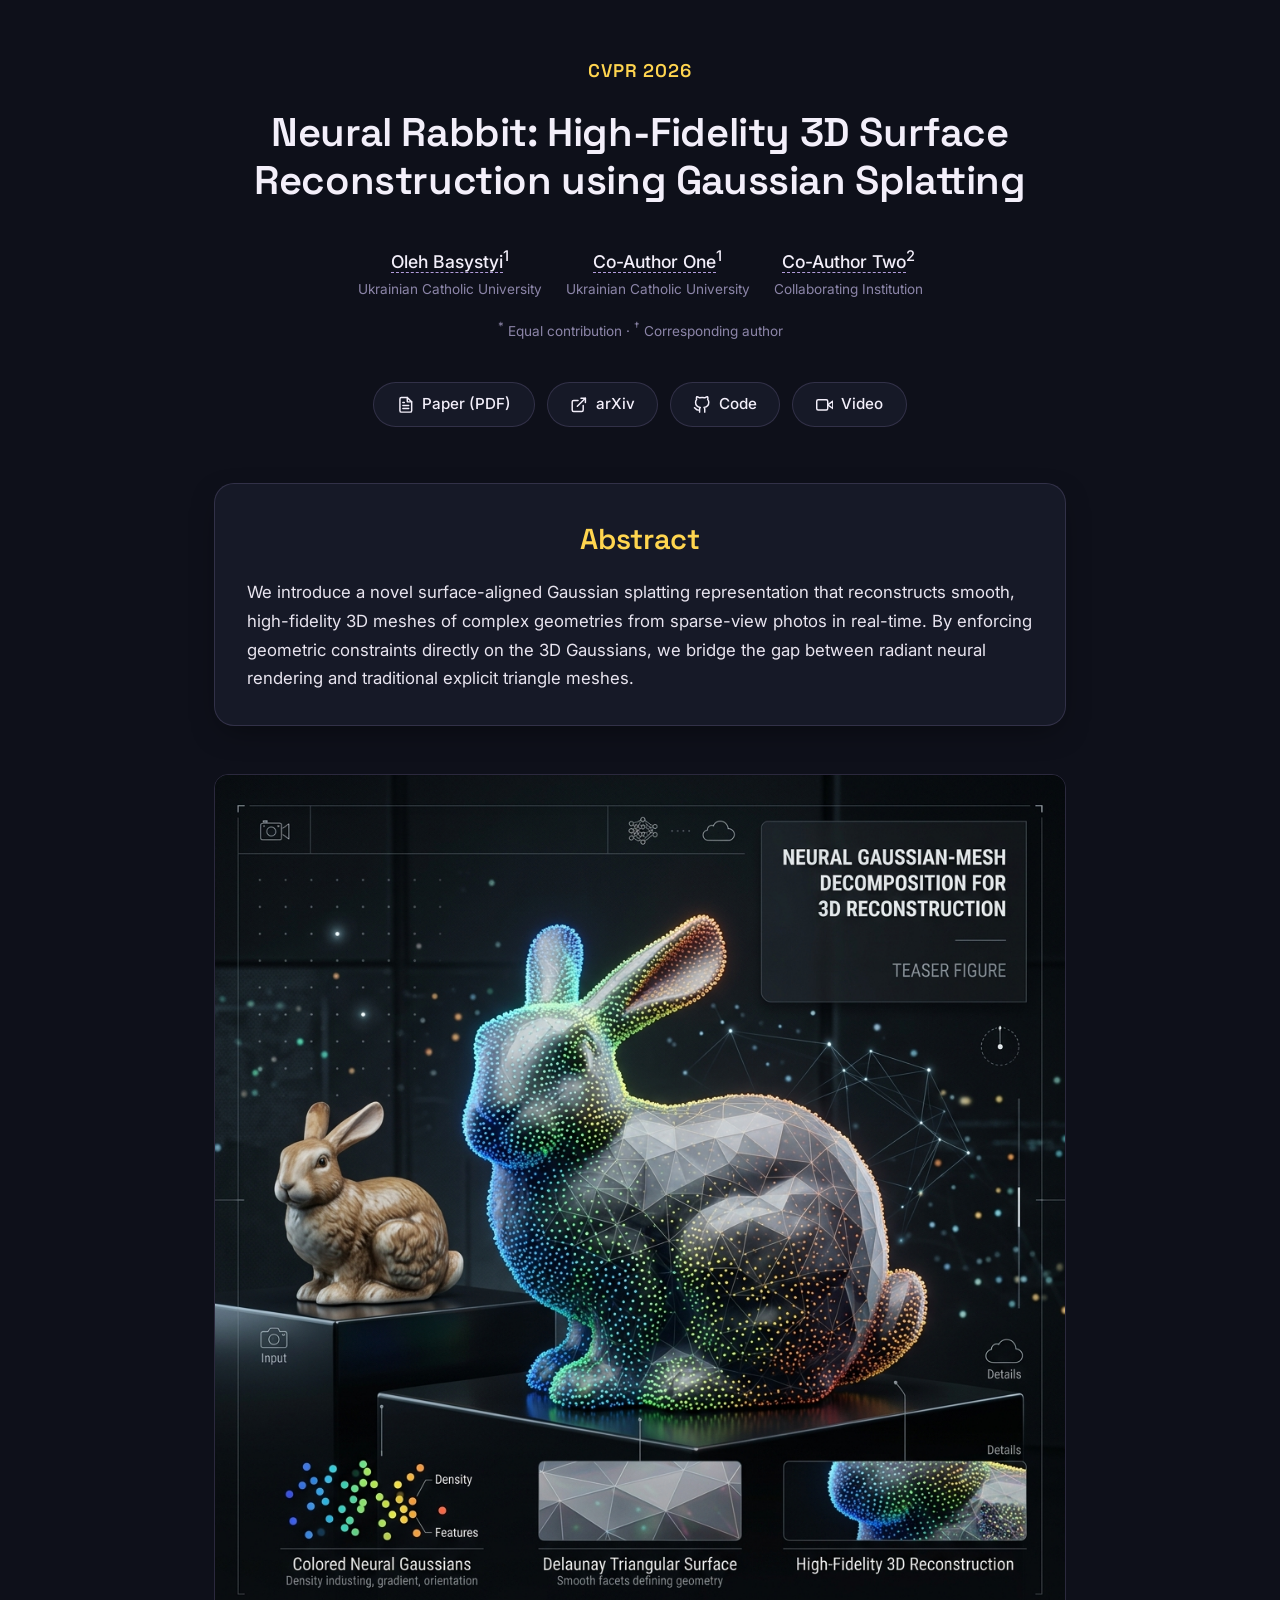
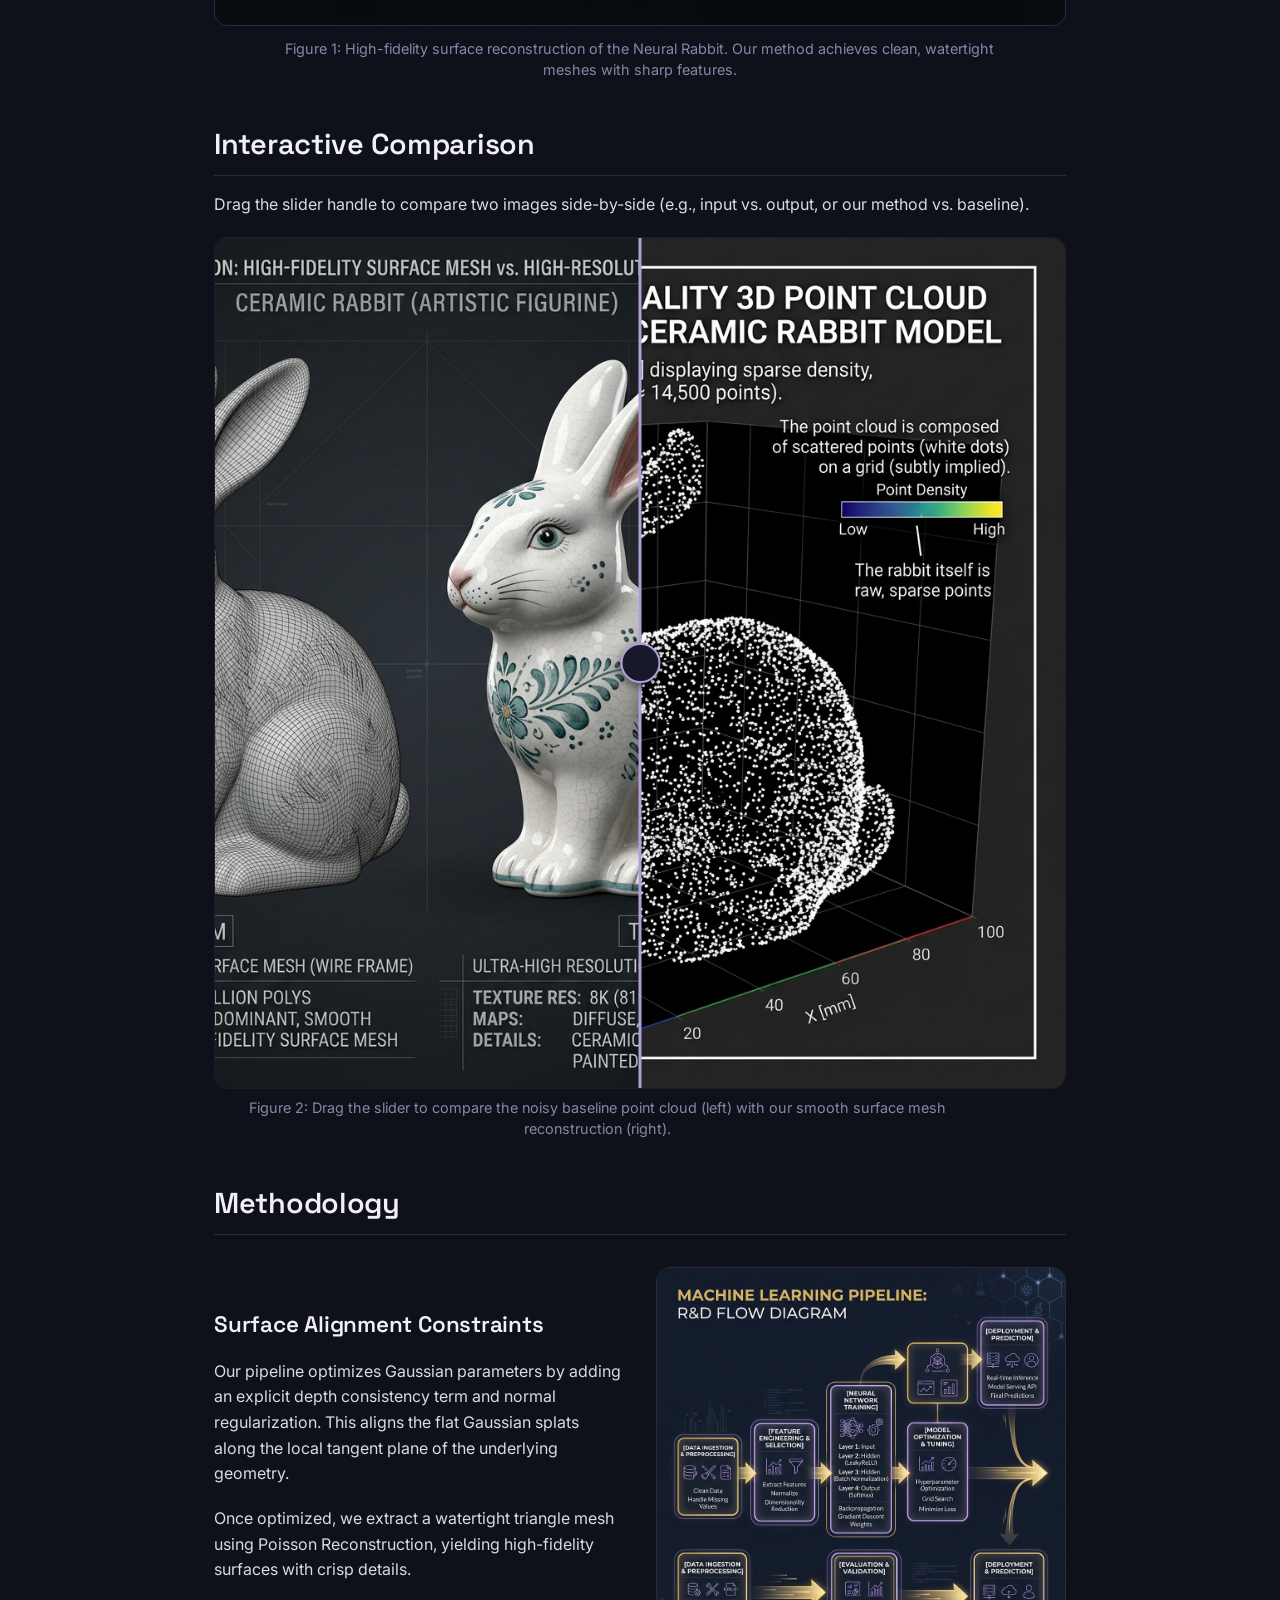
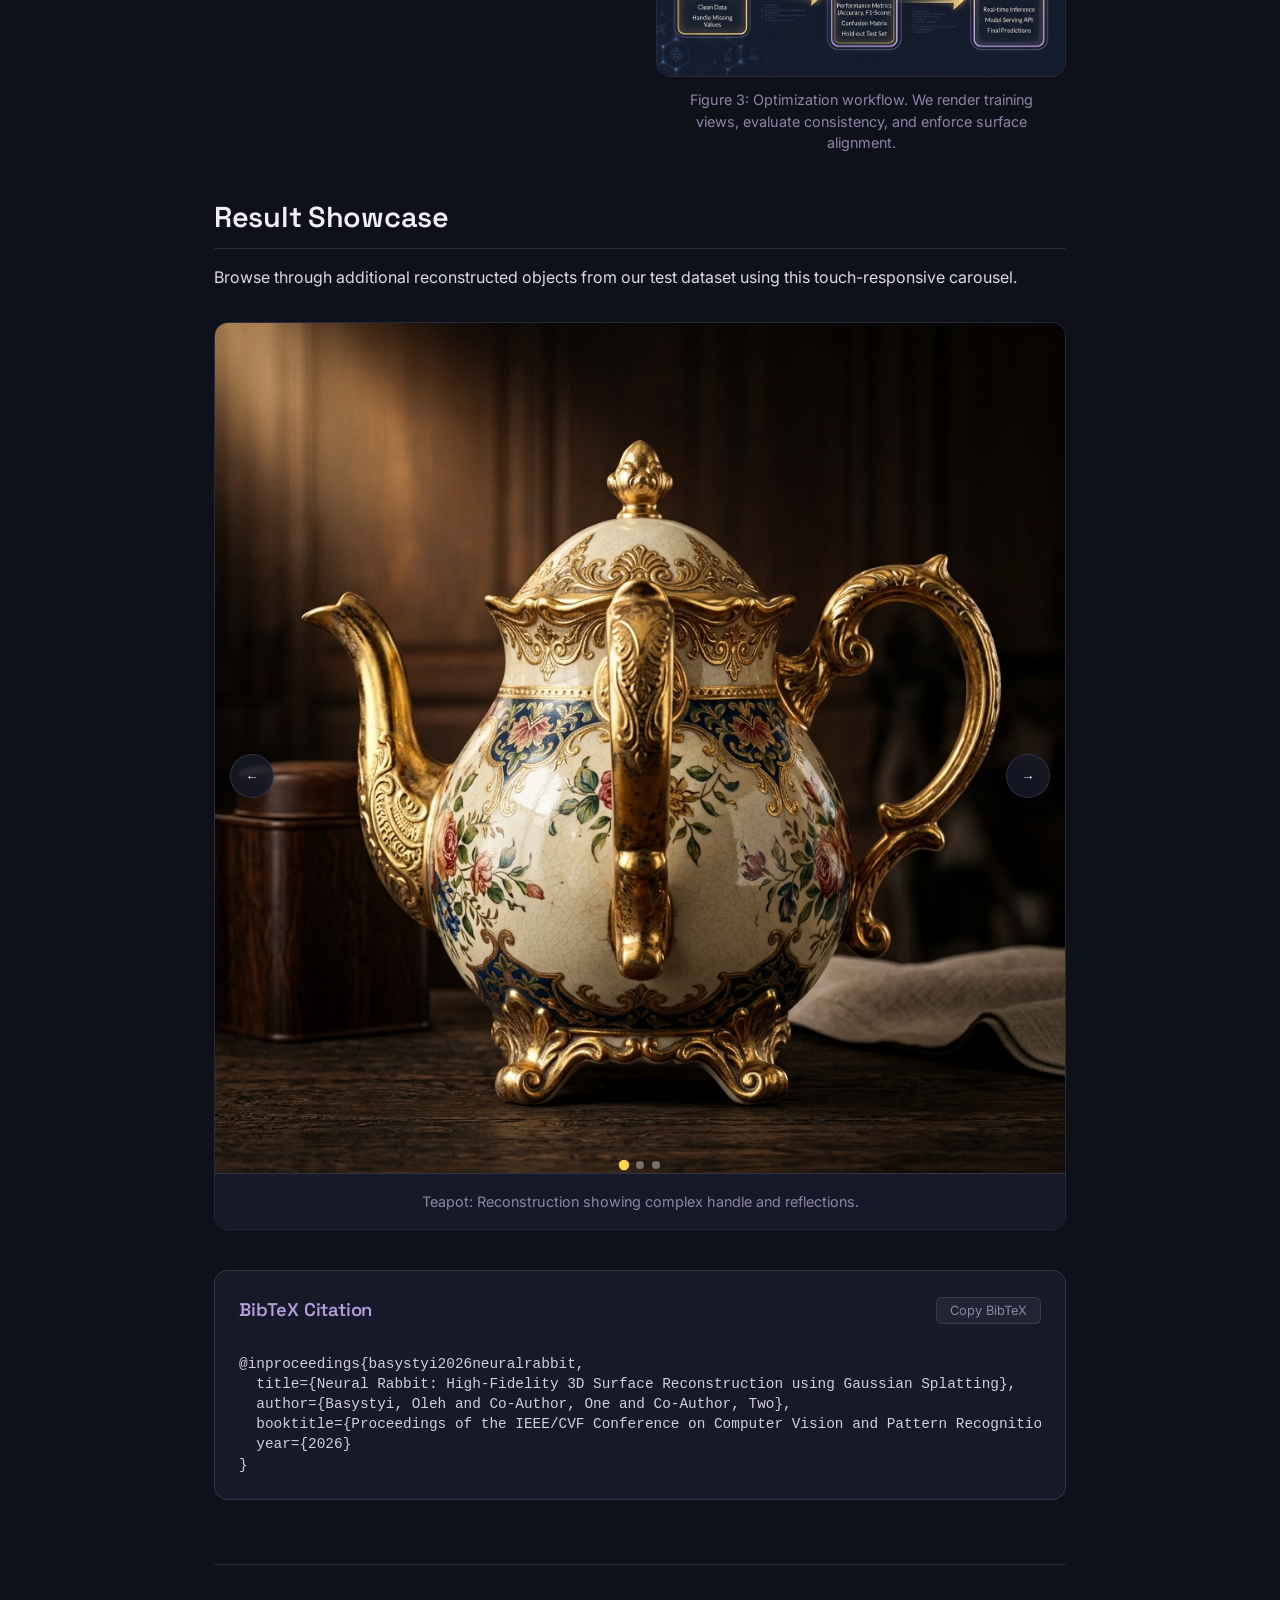
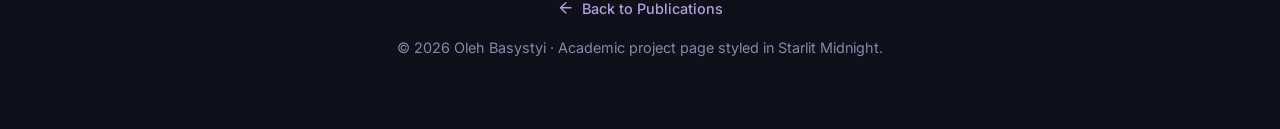
==== papers/example-paper/index.html @ ba613c76 "feat: vibecoded paper engine" ====
<!DOCTYPE html>
<html lang="en">
<head>
  <meta charset="utf-8">
  <title>Neural Rabbit &middot; Oleh Basystyi</title>
  <meta name="description" content="Neural Rabbit: High-Fidelity 3D Surface Reconstruction using Gaussian Splatting.">
  <meta name="viewport" content="width=device-width, initial-scale=1">

  <!-- Fonts (Consistent with Oleh Basystyi's personal website) -->
  <link rel="preconnect" href="https://fonts.googleapis.com">
  <link rel="preconnect" href="https://fonts.gstatic.com" crossorigin>
  <link href="https://fonts.googleapis.com/css2?family=Space+Grotesk:wght@500;600&family=Inter:wght@400;500;600&family=Comic+Neue:wght@700&display=swap" rel="stylesheet">

  <!-- Favicon -->
  <link rel="icon" type="image/svg+xml" href="../../assets/favicon.svg">
  
  <!-- Shared Style -->
  <link href="../../paper-core/paper.css" rel="stylesheet">
</head>
<body>

  <div class="paper-wrap">
    
    <!-- ==================== HEADER ==================== -->
    <header class="paper-header">
      <div class="paper-conference">CVPR 2026</div>
      <h1 class="paper-title">Neural Rabbit: High-Fidelity 3D Surface Reconstruction using Gaussian Splatting</h1>
      
      <!-- Authors Grid -->
      <div class="paper-authors">
        <div class="author-item">
          <span class="author-name"><a href="https://github.com/n1n1n1q" target="_blank" rel="noopener">Oleh Basystyi</a><sup>1</sup></span>
          <span class="author-inst">Ukrainian Catholic University</span>
        </div>
        <div class="author-item">
          <span class="author-name"><a href="#" target="_blank" rel="noopener">Co-Author One</a><sup>1</sup></span>
          <span class="author-inst">Ukrainian Catholic University</span>
        </div>
        <div class="author-item">
          <span class="author-name"><a href="#" target="_blank" rel="noopener">Co-Author Two</a><sup>2</sup></span>
          <span class="author-inst">Collaborating Institution</span>
        </div>
      </div>

      <!-- Notes / Correspondence -->
      <div class="paper-notes">
        <sup>*</sup> Equal contribution &middot; <sup>&dagger;</sup> Corresponding author
      </div>

      <!-- Action pill buttons -->
      <div class="paper-links">
        <!-- PDF Link -->
        <a href="#" class="paper-btn" target="_blank" rel="noopener">
          <svg viewBox="0 0 24 24" fill="none" stroke="currentColor" stroke-width="2" stroke-linecap="round" stroke-linejoin="round"><path d="M14 2H6a2 2 0 0 0-2 2v16a2 2 0 0 0 2 2h12a2 2 0 0 0 2-2V8z"></path><polyline points="14 2 14 8 20 8"></polyline><line x1="16" y1="13" x2="8" y2="13"></line><line x1="16" y1="17" x2="8" y2="17"></line><polyline points="10 9 9 9 8 9"></polyline></svg>
          Paper (PDF)
        </a>
        <!-- arXiv Link -->
        <a href="#" class="paper-btn" target="_blank" rel="noopener">
          <svg viewBox="0 0 24 24" fill="none" stroke="currentColor" stroke-width="2" stroke-linecap="round" stroke-linejoin="round"><path d="M18 13v6a2 2 0 0 1-2 2H5a2 2 0 0 1-2-2V8a2 2 0 0 1 2-2h6"></path><polyline points="15 3 21 3 21 9"></polyline><line x1="10" y1="14" x2="21" y2="3"></line></svg>
          arXiv
        </a>
        <!-- Code Link -->
        <a href="#" class="paper-btn" target="_blank" rel="noopener">
          <svg viewBox="0 0 24 24" fill="none" stroke="currentColor" stroke-width="2" stroke-linecap="round" stroke-linejoin="round"><path d="M9 19c-5 1.5-5-2.5-7-3m14 6v-3.87a3.37 3.37 0 0 0-.94-2.61c3.14-.35 6.44-1.54 6.44-7A5.44 5.44 0 0 0 20 4.77 5.07 5.07 0 0 0 19.91 1S18.73.65 16 2.48a13.38 13.38 0 0 0-7 0C6.27.65 5.09 1 5.09 1A5.07 5.07 0 0 0 5 4.77a5.44 5.44 0 0 0-1.5 3.78c0 5.42 3.3 6.61 6.44 7A3.37 3.37 0 0 0 9 18.13V22"></path></svg>
          Code
        </a>
        <!-- Video Link -->
        <a href="#" class="paper-btn" target="_blank" rel="noopener">
          <svg viewBox="0 0 24 24" fill="none" stroke="currentColor" stroke-width="2" stroke-linecap="round" stroke-linejoin="round"><polygon points="23 7 16 12 23 17 23 7"></polygon><rect x="1" y="5" width="15" height="14" rx="2" ry="2"></rect></svg>
          Video
        </a>
      </div>
    </header>

    <!-- ==================== ABSTRACT ==================== -->
    <section class="paper-abstract">
      <h2>Abstract</h2>
      <p>
        We introduce a novel surface-aligned Gaussian splatting representation that reconstructs smooth, high-fidelity 3D meshes of complex geometries from sparse-view photos in real-time. By enforcing geometric constraints directly on the 3D Gaussians, we bridge the gap between radiant neural rendering and traditional explicit triangle meshes.
      </p>
    </section>

    <!-- ==================== TEASER FIGURE ==================== -->
    <section class="paper-section">
      <div class="paper-figure">
        <!-- Replace placeholder.png with your actual teaser image file -->
        <img src="assets/teaser.png" alt="Teaser figure describing the main pipeline or result.">
        <div class="figure-caption">
          Figure 1: High-fidelity surface reconstruction of the Neural Rabbit. Our method achieves clean, watertight meshes with sharp features.
        </div>
      </div>
    </section>

    <!-- ==================== INTERACTIVE COMPARISON ==================== -->
    <section class="paper-section">
      <h2>Interactive Comparison</h2>
      <p>
        Drag the slider handle to compare two images side-by-side (e.g., input vs. output, or our method vs. baseline).
      </p>
      
      <!-- Just place two <img> elements inside a div with class "image-compare" -->
      <div class="image-compare">
        <!-- Before image (left side) -->
        <img src="assets/compare_before.png" alt="Before / Baseline">
        <!-- After image (right side) -->
        <img src="assets/compare_after.png" alt="After / Ours">
      </div>
      <div class="figure-caption" style="margin-top: 0.5rem;">
        Figure 2: Drag the slider to compare the noisy baseline point cloud (left) with our smooth surface mesh reconstruction (right).
      </div>
    </section>

    <!-- ==================== METHOD / RESULTS (COLUMNS) ==================== -->
    <section class="paper-section">
      <h2>Methodology</h2>
      <div class="columns">
        <div>
          <h3>Surface Alignment Constraints</h3>
          <p>
            Our pipeline optimizes Gaussian parameters by adding an explicit depth consistency term and normal regularization. This aligns the flat Gaussian splats along the local tangent plane of the underlying geometry.
          </p>
          <p>
            Once optimized, we extract a watertight triangle mesh using Poisson Reconstruction, yielding high-fidelity surfaces with crisp details.
          </p>
        </div>
        <div>
          <!-- Right column containing secondary picture or block -->
          <div class="paper-figure" style="margin: 0;">
            <img src="assets/pipeline.png" alt="Detailed pipeline diagram.">
            <div class="figure-caption">
              Figure 3: Optimization workflow. We render training views, evaluate consistency, and enforce surface alignment.
            </div>
          </div>
        </div>
      </div>
    </section>

    <!-- ==================== CAROUSEL ==================== -->
    <section class="paper-section">
      <h2>Result Showcase</h2>
      <p>
        Browse through additional reconstructed objects from our test dataset using this touch-responsive carousel.
      </p>

      <!-- Carousel container -->
      <div class="paper-carousel">
        <!-- Slide 1 -->
        <div class="carousel-slide">
          <img src="assets/carousel_1.png" alt="Slide 1">
          <div class="carousel-slide-caption">Teapot: Reconstruction showing complex handle and reflections.</div>
        </div>
        <!-- Slide 2 -->
        <div class="carousel-slide">
          <img src="assets/carousel_2.png" alt="Slide 2">
          <div class="carousel-slide-caption">Roman Column: Reconstruction showing fine marble carvings.</div>
        </div>
        <!-- Slide 3 -->
        <div class="carousel-slide">
          <img src="assets/carousel_3.png" alt="Slide 3">
          <div class="carousel-slide-caption">Robotic Hand: Reconstruction showing metallic joints.</div>
        </div>
      </div>
    </section>

    <!-- ==================== BIBTEX CITATION ==================== -->
    <section class="paper-citation">
      <h3>
        BibTeX Citation
        <button class="copy-citation-btn">Copy BibTeX</button>
      </h3>
      <pre><code>@inproceedings{basystyi2026neuralrabbit,
  title={Neural Rabbit: High-Fidelity 3D Surface Reconstruction using Gaussian Splatting},
  author={Basystyi, Oleh and Co-Author, One and Co-Author, Two},
  booktitle={Proceedings of the IEEE/CVF Conference on Computer Vision and Pattern Recognition (CVPR)},
  year={2026}
}</code></pre>
    </section>

    <!-- ==================== FOOTER ==================== -->
    <footer class="paper-footer">
      <a href="../../publications" class="back-to-site">
        <svg viewBox="0 0 24 24" fill="none" stroke="currentColor" stroke-width="2" stroke-linecap="round" stroke-linejoin="round" style="width:1.1rem; height:1.1rem;"><line x1="19" y1="12" x2="5" y2="12"></line><polyline points="12 19 5 12 12 5"></polyline></svg>
        Back to Publications
      </a>
      <div>
        &copy; 2026 Oleh Basystyi &middot; Academic project page styled in Starlit Midnight.
      </div>
    </footer>

  </div>

  <!-- Shared JavaScript Logic -->
  <script src="../../paper-core/paper.js"></script>
</body>
</html>
---- paper-core/paper.css ----
/* =========================================================
   paper.css — Shared styles for academic paper project pages
   ========================================================= */

:root {
  /* Colors from Oleh Basystyi's personal page */
  --bg: #0e101a;
  --surface: #161927;
  --border: rgba(179, 157, 219, 0.18);
  --border-strong: rgba(179, 157, 219, 0.42);
  --text: #f3effa;
  --text-dim: #8c85a8;
  --accent: #b39ddb;
  --accent-rgb: 179, 157, 219;
  --accent-2: #ffd54f;
  --accent-2-rgb: 255, 213, 79;
  --accent-contrast: #0e101a;
  --radius-lg: 20px;
  --radius-md: 14px;
  --ease: cubic-bezier(.2, .8, .2, 1);
  --max-width: 900px;
}

* {
  box-sizing: border-box;
}

html {
  scroll-behavior: smooth;
}

body {
  margin: 0;
  padding: 0;
  background: var(--bg);
  color: var(--text);
  font-family: 'Inter', system-ui, -apple-system, sans-serif;
  font-weight: 400;
  line-height: 1.6;
  -webkit-font-smoothing: antialiased;
}

/* Links */
a {
  color: var(--accent);
  text-decoration: none;
  transition: color 0.2s var(--ease);
}
a:hover {
  color: var(--text);
}

/* Page wrap */
.paper-wrap {
  max-width: var(--max-width);
  margin: 0 auto;
  padding: 4rem 1.5rem;
}

/* Typography */
h1, h2, h3, h4 {
  font-family: 'Space Grotesk', 'Inter', sans-serif;
  font-weight: 600;
  letter-spacing: -0.01em;
  color: var(--text);
  margin-top: 2.5rem;
  margin-bottom: 1rem;
}

h1 {
  font-size: 2.5rem;
  line-height: 1.2;
  text-align: center;
  margin-top: 0;
}

h2 {
  font-size: 1.8rem;
  border-bottom: 1px solid var(--border);
  padding-bottom: 0.5rem;
}

h3 {
  font-size: 1.4rem;
}

p {
  margin-top: 0;
  margin-bottom: 1.2rem;
  color: rgba(243, 239, 250, 0.9);
}

/* Header Section */
.paper-header {
  display: flex;
  flex-direction: column;
  align-items: center;
  text-align: center;
  margin-bottom: 3.5rem;
  gap: 1.5rem;
}

.paper-title {
  margin-bottom: 0.5rem;
}

.paper-conference {
  font-family: 'Space Grotesk', sans-serif;
  font-size: 1.15rem;
  color: var(--accent-2);
  font-weight: 600;
  text-transform: uppercase;
  letter-spacing: 0.05em;
  margin-top: -0.5rem;
}

/* Authors grid */
.paper-authors {
  display: flex;
  flex-wrap: wrap;
  justify-content: center;
  gap: 1.5rem;
  margin-top: 0.5rem;
  font-size: 1.1rem;
}

.author-item {
  display: flex;
  flex-direction: column;
  align-items: center;
}

.author-name {
  font-weight: 500;
}

.author-name a {
  color: var(--text);
  border-bottom: 1px dashed var(--accent);
}

.author-name a:hover {
  color: var(--accent);
  border-bottom-style: solid;
}

.author-inst {
  font-size: 0.85rem;
  color: var(--text-dim);
  margin-top: 0.15rem;
}

.paper-notes {
  font-size: 0.85rem;
  color: var(--text-dim);
  margin-top: -0.5rem;
}

/* Action Buttons */
.paper-links {
  display: flex;
  flex-wrap: wrap;
  justify-content: center;
  gap: 0.75rem;
  margin-top: 1rem;
}

.paper-btn {
  display: inline-flex;
  align-items: center;
  gap: 0.5rem;
  padding: 0.6rem 1.4rem;
  background: var(--surface);
  border: 1px solid var(--border);
  border-radius: 999px;
  color: var(--text);
  font-weight: 500;
  font-size: 0.95rem;
  transition: transform 0.2s var(--ease), border-color 0.2s var(--ease), background 0.2s var(--ease);
}

.paper-btn:hover {
  transform: translateY(-2px);
  border-color: var(--accent);
  background: rgba(var(--accent-rgb), 0.1);
  color: var(--accent);
}

.paper-btn svg {
  width: 1.1rem;
  height: 1.1rem;
}

/* Abstract Box */
.paper-abstract {
  background: var(--surface);
  border: 1px solid var(--border);
  border-radius: var(--radius-lg);
  padding: 2rem;
  margin-bottom: 3rem;
  box-shadow: 0 10px 30px -10px rgba(0, 0, 0, 0.5);
}

.paper-abstract h2 {
  margin-top: 0;
  border-bottom: none;
  padding-bottom: 0;
  text-align: center;
  font-family: 'Space Grotesk', sans-serif;
  color: var(--accent-2);
}

.paper-abstract p {
  font-size: 1.05rem;
  line-height: 1.7;
  color: rgba(243, 239, 250, 0.95);
  margin-bottom: 0;
}

/* Media styling */
img, video {
  max-width: 100%;
  height: auto;
  display: block;
}

/* Figure / Image container */
.paper-figure {
  margin: 2rem 0;
  display: flex;
  flex-direction: column;
  align-items: center;
}

.paper-figure img, .paper-figure video {
  border-radius: var(--radius-md);
  border: 1px solid var(--border);
}

.figure-caption {
  font-size: 0.9rem;
  color: var(--text-dim);
  text-align: center;
  margin-top: 0.75rem;
  max-width: 90%;
  line-height: 1.5;
}

/* Two Columns Layout */
.columns {
  display: grid;
  grid-template-columns: 1fr 1fr;
  gap: 2rem;
  margin: 2rem 0;
}

@media (max-width: 768px) {
  .columns {
    grid-template-columns: 1fr;
    gap: 1.5rem;
  }
}

/* Image Comparison Slider */
.image-compare {
  position: relative;
  overflow: hidden;
  width: 100%;
  border-radius: var(--radius-md);
  border: 1px solid var(--border);
  user-select: none;
  background: #000;
}

.compare-before {
  display: block;
  width: 100%;
  height: auto;
  pointer-events: none;
}

.compare-overlay {
  position: absolute;
  top: 0;
  left: 0;
  width: 50%;
  height: 100%;
  overflow: hidden;
  border-right: 1px solid transparent; /* boundary line */
}

.compare-after {
  display: block;
  position: absolute;
  top: 0;
  left: 0;
  width: 100%;
  height: 100%;
  object-fit: cover;
  pointer-events: none;
}

.compare-handle {
  position: absolute;
  top: 0;
  left: 50%;
  width: 3px;
  height: 100%;
  background: var(--accent);
  cursor: ew-resize;
  transform: translateX(-50%);
  display: flex;
  align-items: center;
  justify-content: center;
  z-index: 10;
}

.compare-handle::after {
  content: '';
  width: 36px;
  height: 36px;
  border-radius: 50%;
  background: var(--surface);
  border: 2px solid var(--accent);
  box-shadow: 0 4px 10px rgba(0,0,0,0.5);
  position: absolute;
  transition: transform 0.15s var(--ease);
}

.image-compare:hover .compare-handle::after {
  transform: scale(1.1);
}

/* Image Carousel */
.paper-carousel {
  position: relative;
  width: 100%;
  margin: 2rem 0;
  overflow: hidden;
  border-radius: var(--radius-md);
  border: 1px solid var(--border);
}

.carousel-viewport {
  width: 100%;
  overflow: hidden;
}

.carousel-track {
  display: flex;
  transition: transform 0.4s var(--ease);
  width: 100%;
}

.carousel-slide {
  flex: 0 0 100%;
  width: 100%;
  display: flex;
  flex-direction: column;
  align-items: center;
  background: rgba(22, 25, 39, 0.4);
}

.carousel-slide img, .carousel-slide video {
  width: 100%;
  object-fit: cover;
}

.carousel-slide-caption {
  padding: 1rem 1.5rem;
  font-size: 0.9rem;
  color: var(--text-dim);
  text-align: center;
  width: 100%;
  background: var(--surface);
  border-top: 1px solid var(--border);
}

.carousel-btn {
  position: absolute;
  top: 50%;
  transform: translateY(-50%);
  background: rgba(22, 25, 39, 0.85);
  border: 1px solid var(--border);
  color: var(--text);
  width: 44px;
  height: 44px;
  border-radius: 50%;
  cursor: pointer;
  display: flex;
  align-items: center;
  justify-content: center;
  z-index: 5;
  transition: background 0.2s var(--ease), border-color 0.2s var(--ease), color 0.2s var(--ease);
}

.carousel-btn:hover {
  background: var(--accent);
  border-color: var(--accent);
  color: var(--bg);
}

.carousel-prev {
  left: 15px;
}

.carousel-next {
  right: 15px;
}

.carousel-dots {
  position: absolute;
  bottom: 60px; /* offset above caption */
  left: 50%;
  transform: translateX(-50%);
  display: flex;
  gap: 0.5rem;
  z-index: 5;
}

.carousel-slide-caption ~ .carousel-dots {
  bottom: 75px; /* adjust if caption exists */
}

.carousel-dot {
  width: 8px;
  height: 8px;
  border-radius: 50%;
  background: rgba(243, 239, 250, 0.4);
  cursor: pointer;
  transition: transform 0.2s var(--ease), background-color 0.2s var(--ease);
}

.carousel-dot.active {
  background: var(--accent-2);
  transform: scale(1.3);
}

/* Video embed container */
.video-responsive {
  position: relative;
  padding-bottom: 56.25%; /* 16:9 aspect ratio */
  height: 0;
  overflow: hidden;
  width: 100%;
  border-radius: var(--radius-md);
  border: 1px solid var(--border);
  margin: 2rem 0;
}

.video-responsive iframe {
  position: absolute;
  top: 0;
  left: 0;
  width: 100%;
  height: 100%;
  border: 0;
}

/* Citation / BibTeX Block */
.paper-citation {
  background: var(--surface);
  border: 1px solid var(--border);
  border-radius: var(--radius-md);
  padding: 1.5rem;
  margin: 2.5rem 0;
  position: relative;
}

.paper-citation h3 {
  margin-top: 0;
  font-size: 1.15rem;
  color: var(--accent);
  display: flex;
  justify-content: space-between;
  align-items: center;
}

.copy-citation-btn {
  font-family: 'Inter', sans-serif;
  font-size: 0.8rem;
  padding: 0.3rem 0.8rem;
  background: rgba(243, 239, 250, 0.05);
  border: 1px solid var(--border);
  border-radius: 6px;
  color: var(--text-dim);
  cursor: pointer;
  transition: all 0.2s var(--ease);
}

.copy-citation-btn:hover {
  color: var(--accent-2);
  border-color: var(--accent-2);
  background: rgba(255, 213, 79, 0.08);
}

.paper-citation pre {
  margin: 0;
  padding-top: 0.8rem;
  overflow-x: auto;
  font-family: 'Courier New', Courier, monospace;
  font-size: 0.9rem;
  color: rgba(243, 239, 250, 0.85);
  line-height: 1.4;
}

/* Footer Section */
.paper-footer {
  margin-top: 4rem;
  padding-top: 2rem;
  border-top: 1px solid var(--border);
  text-align: center;
  font-size: 0.9rem;
  color: var(--text-dim);
}

.back-to-site {
  display: inline-flex;
  align-items: center;
  gap: 0.5rem;
  margin-bottom: 1rem;
  font-weight: 500;
}
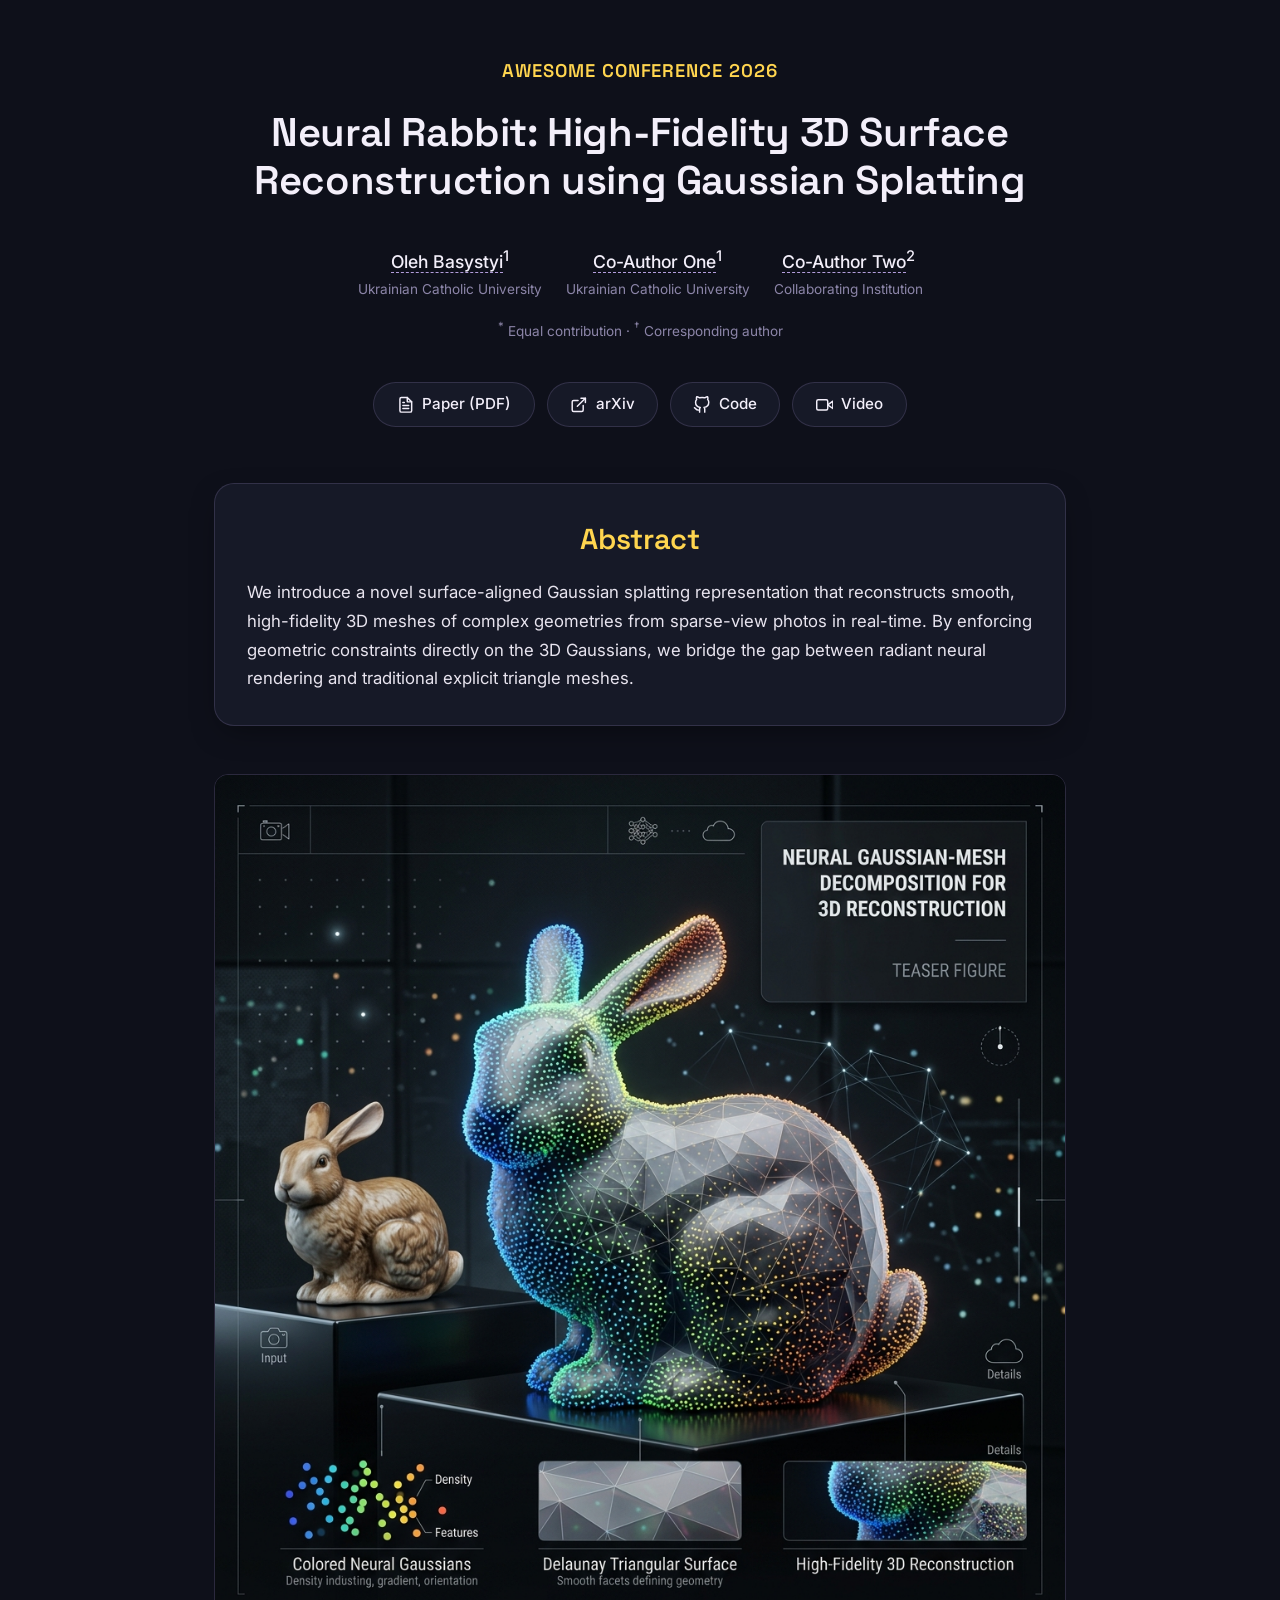
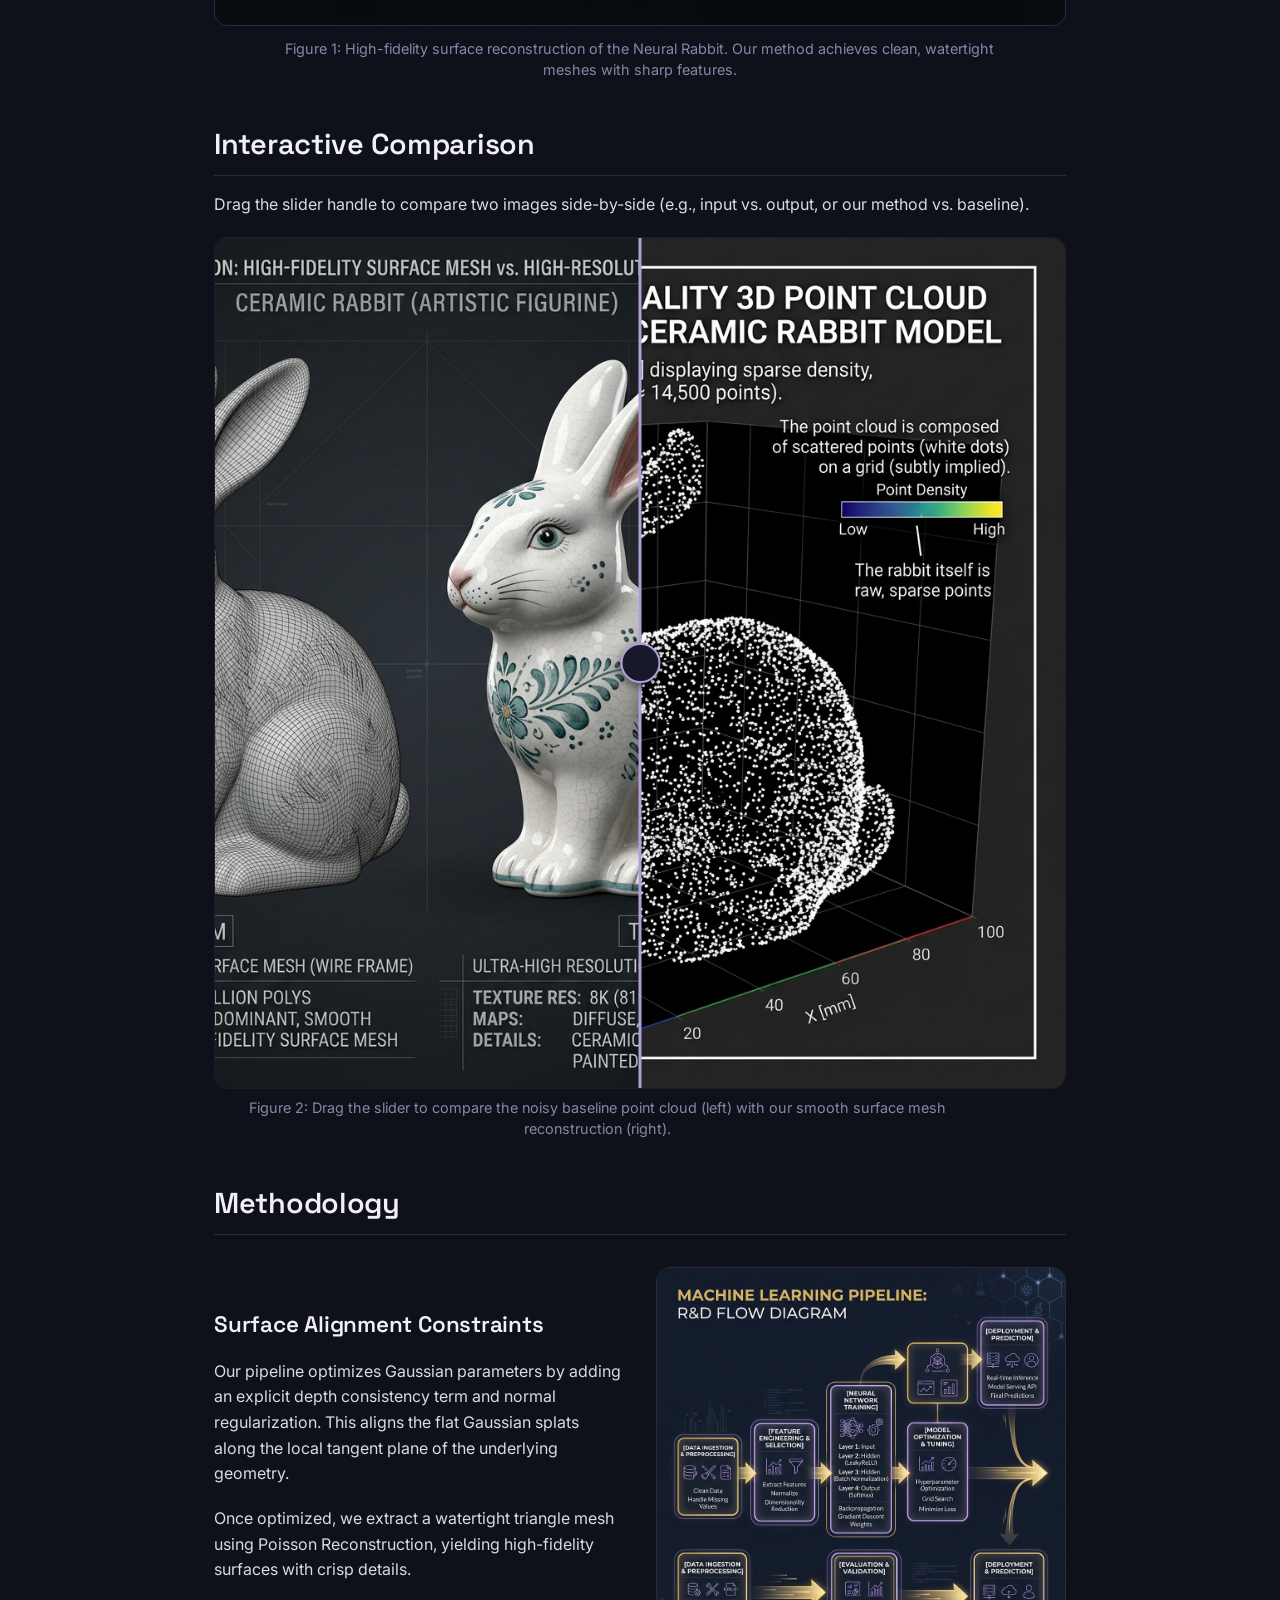
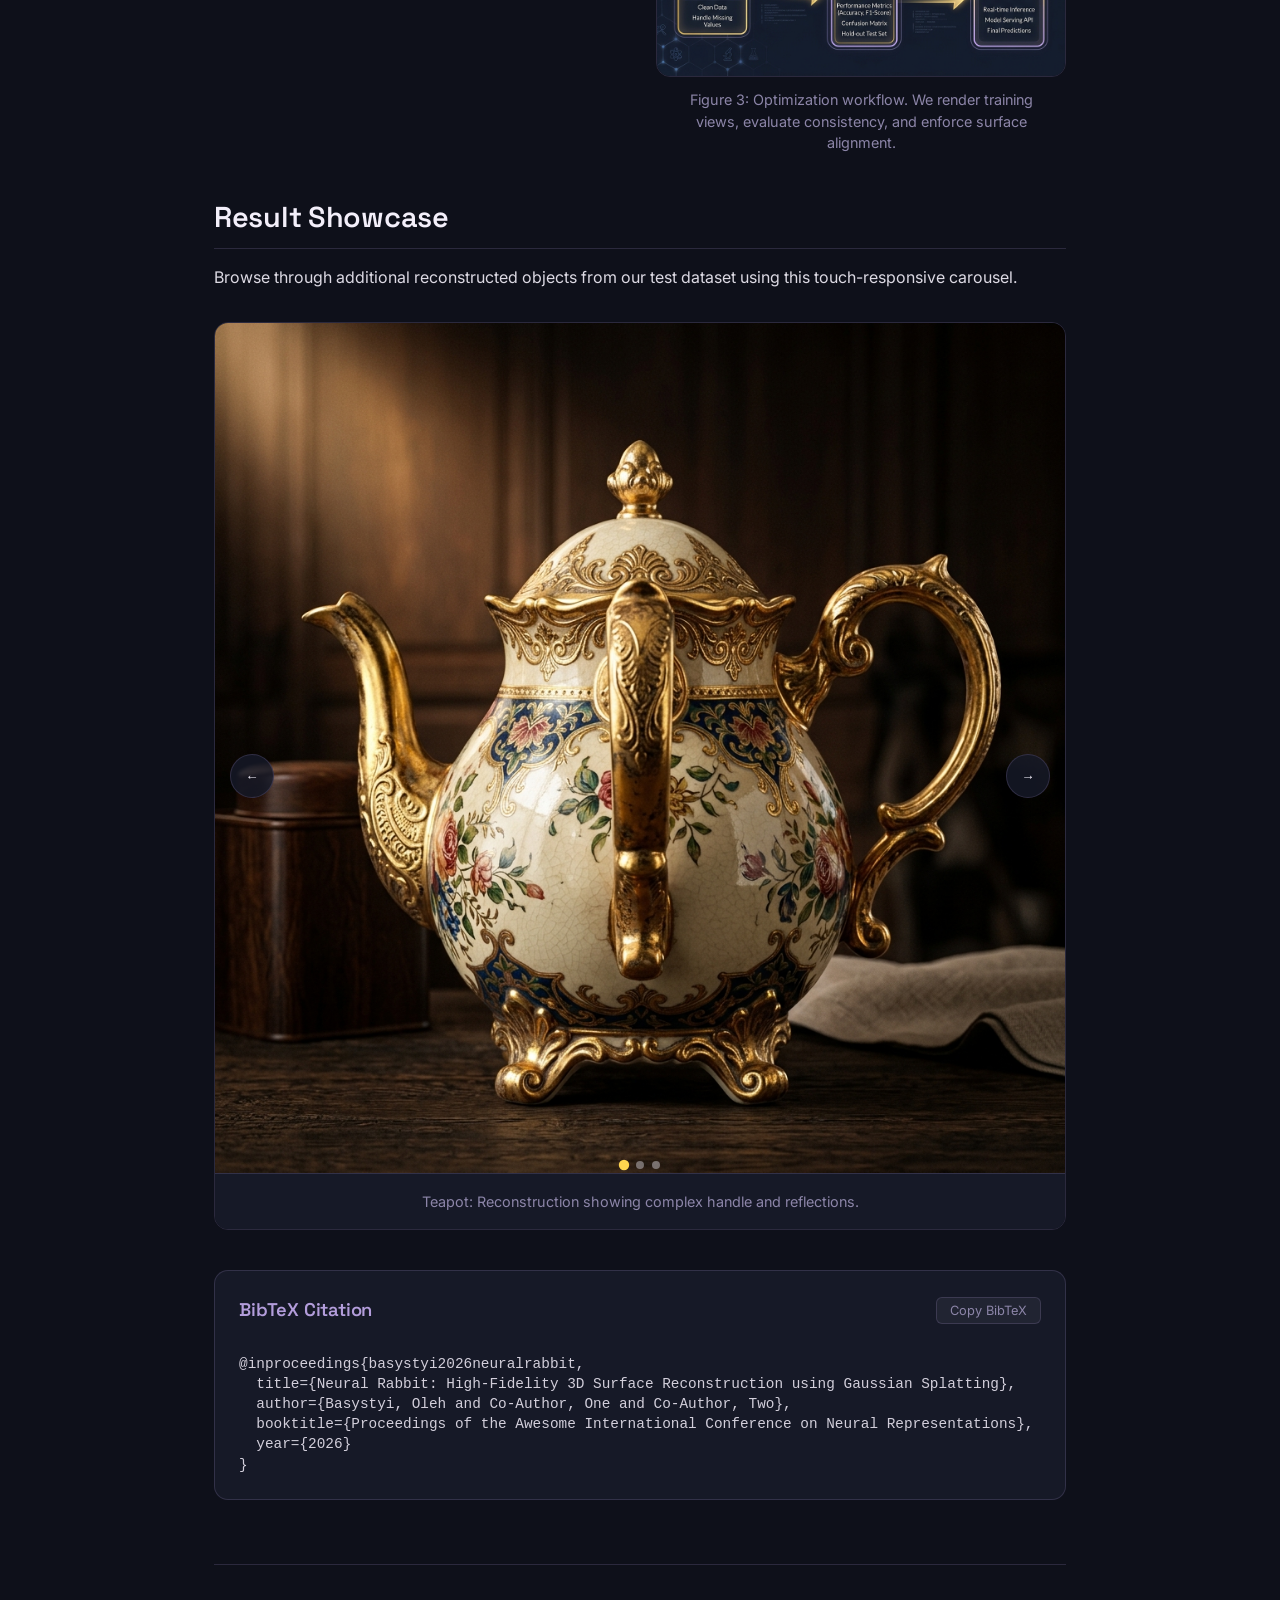
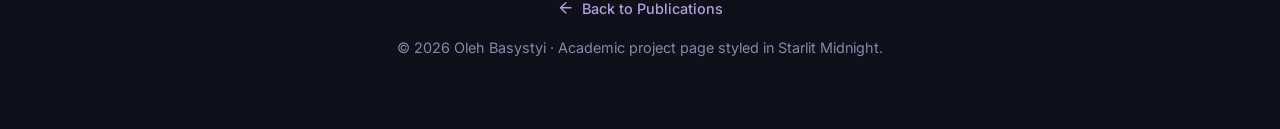
==== commit c37fa47e: "fix: remvoe offensive ai artifacts" ====
--- a/papers/example-paper/index.html
+++ b/papers/example-paper/index.html
@@ -23,7 +23,7 @@
     
     <!-- ==================== HEADER ==================== -->
     <header class="paper-header">
-      <div class="paper-conference">CVPR 2026</div>
+      <div class="paper-conference">Awesome Conference 2026</div>
       <h1 class="paper-title">Neural Rabbit: High-Fidelity 3D Surface Reconstruction using Gaussian Splatting</h1>
       
       <!-- Authors Grid -->
@@ -171,7 +171,7 @@
       <pre><code>@inproceedings{basystyi2026neuralrabbit,
   title={Neural Rabbit: High-Fidelity 3D Surface Reconstruction using Gaussian Splatting},
   author={Basystyi, Oleh and Co-Author, One and Co-Author, Two},
-  booktitle={Proceedings of the IEEE/CVF Conference on Computer Vision and Pattern Recognition (CVPR)},
+  booktitle={Proceedings of the Awesome International Conference on Neural Representations},
   year={2026}
 }</code></pre>
     </section>
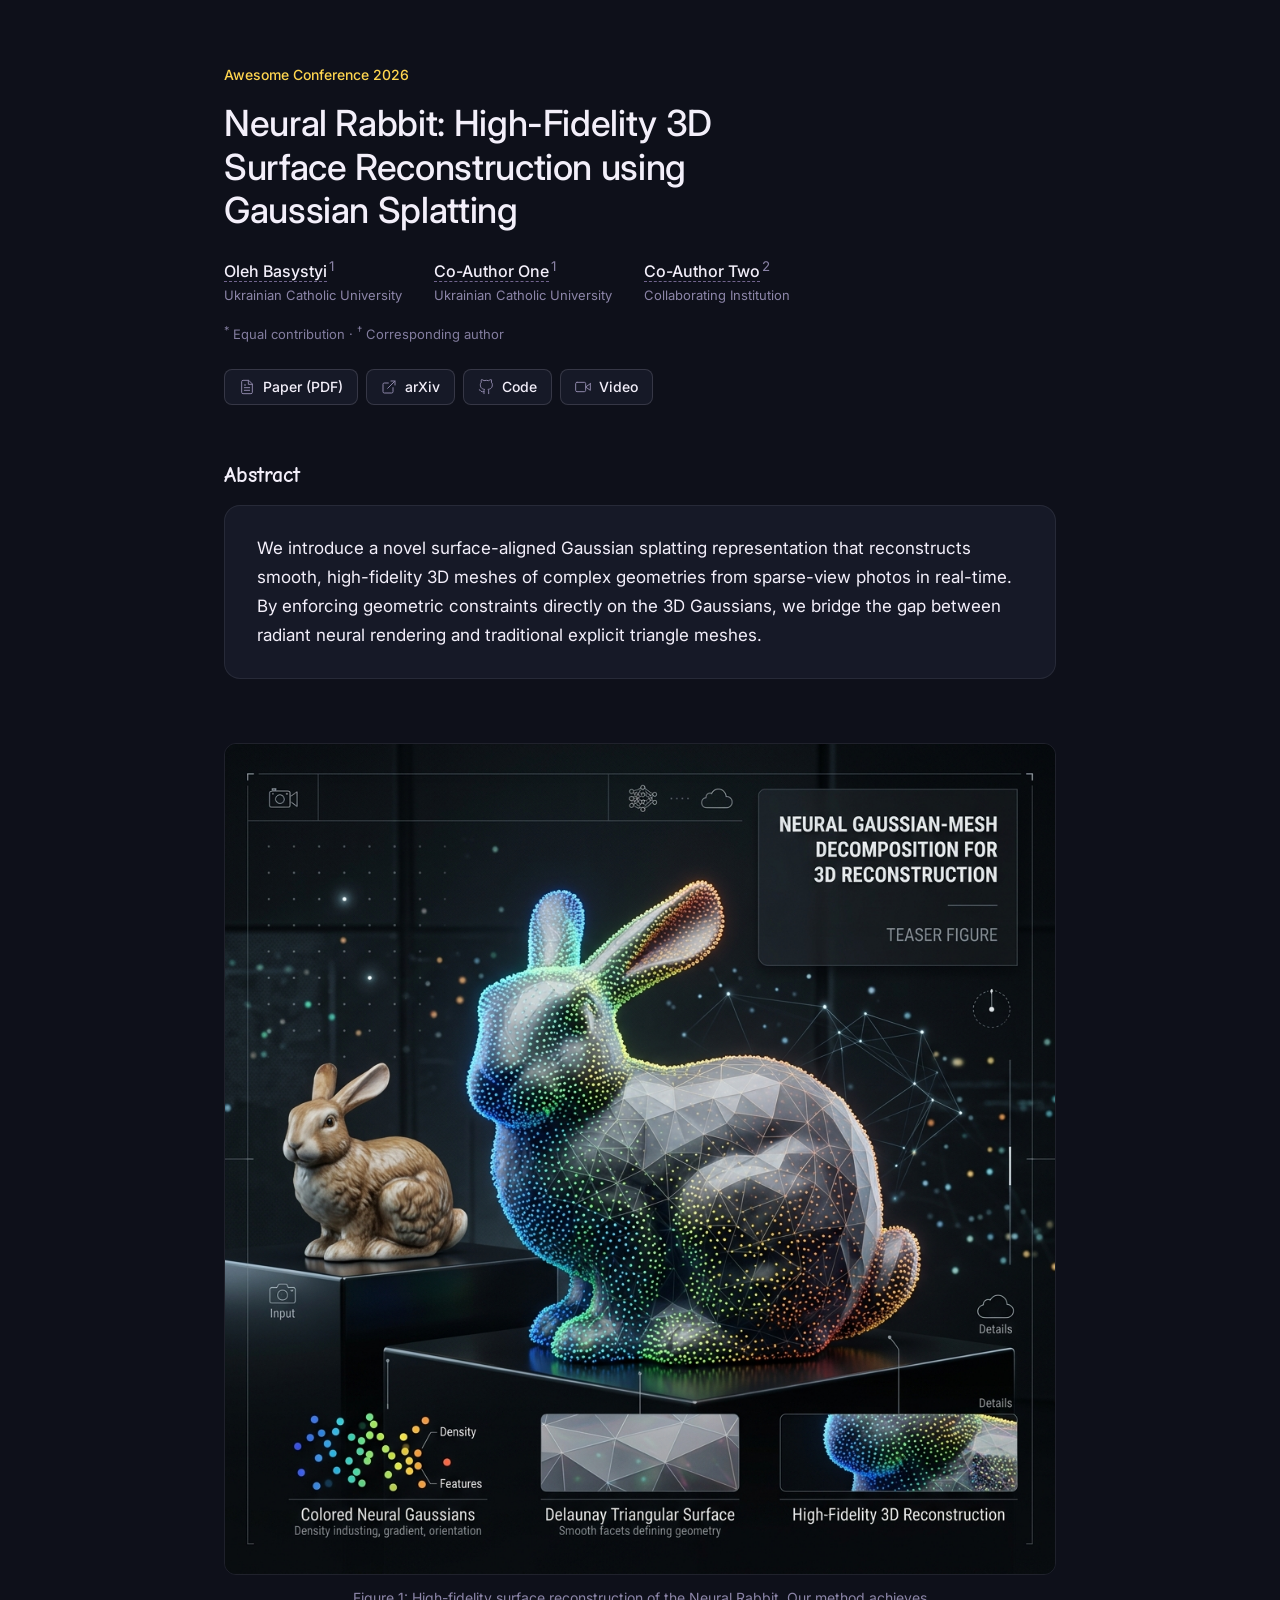
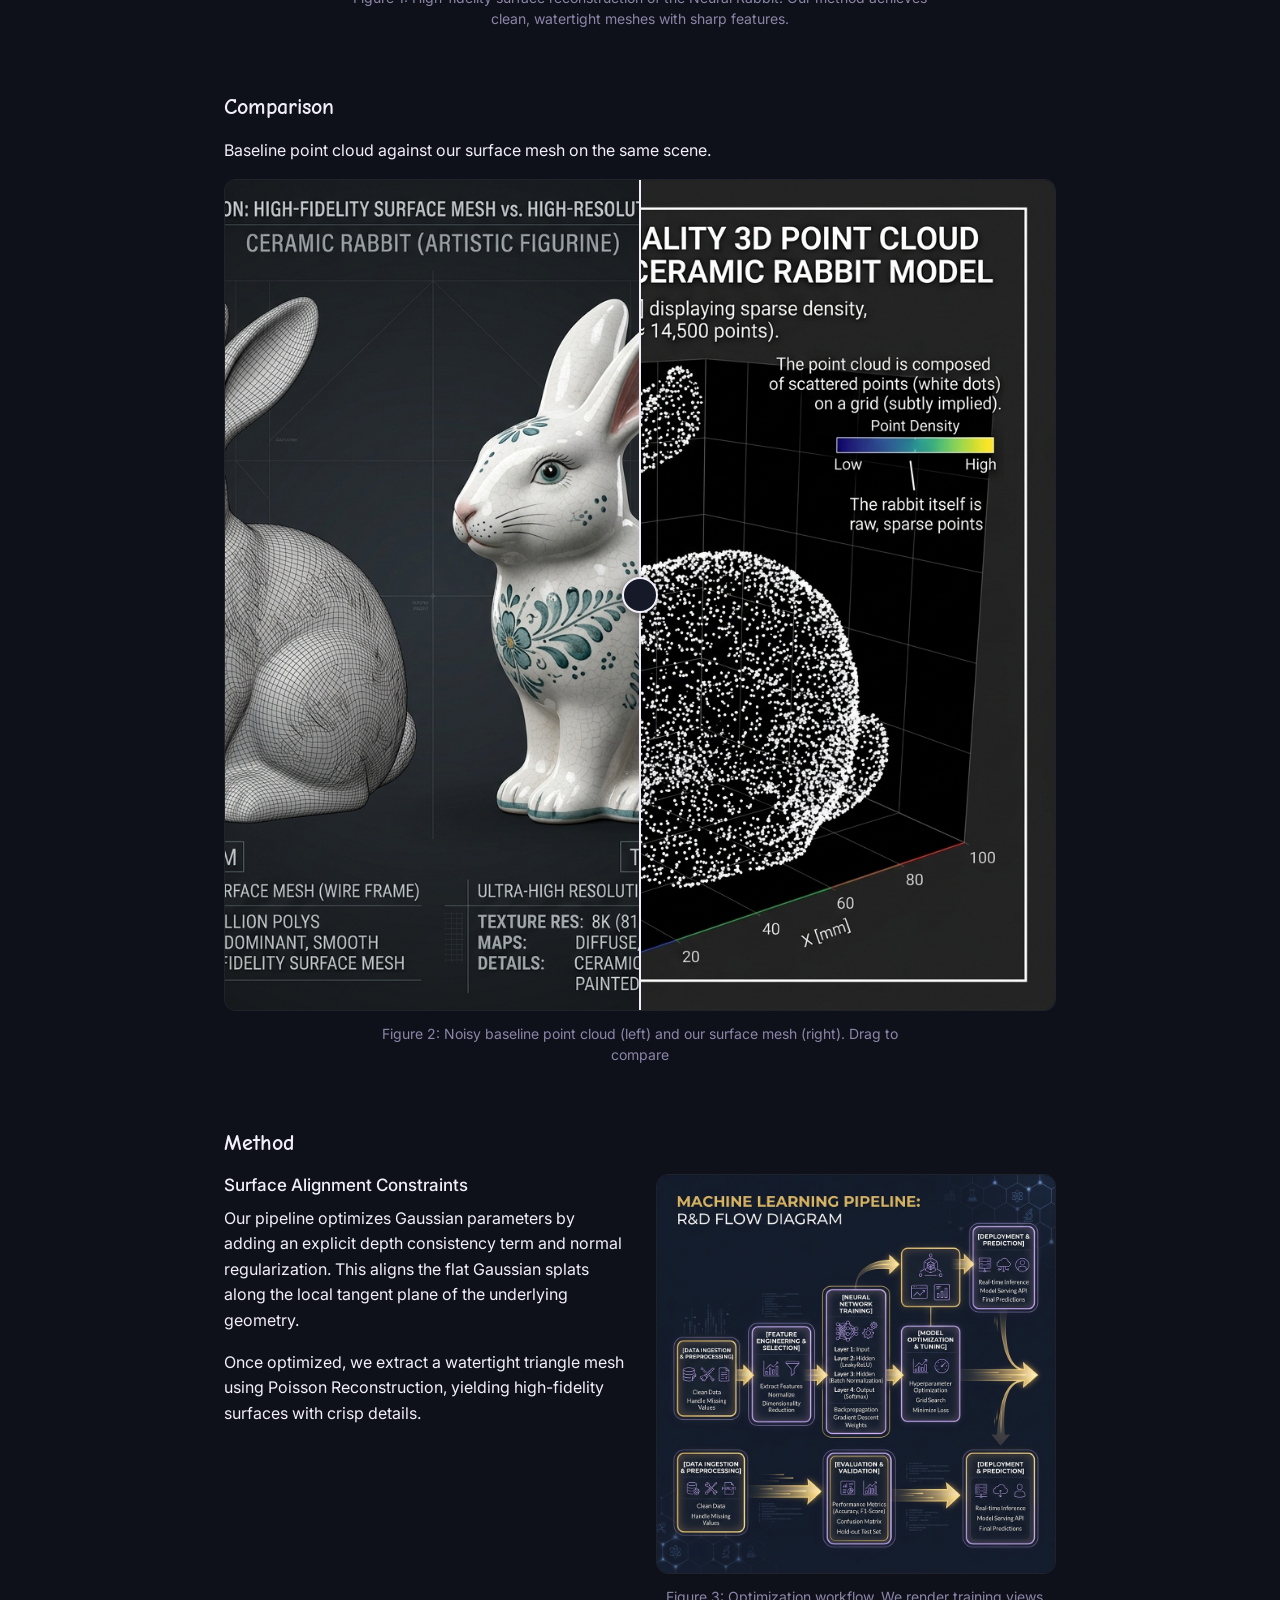
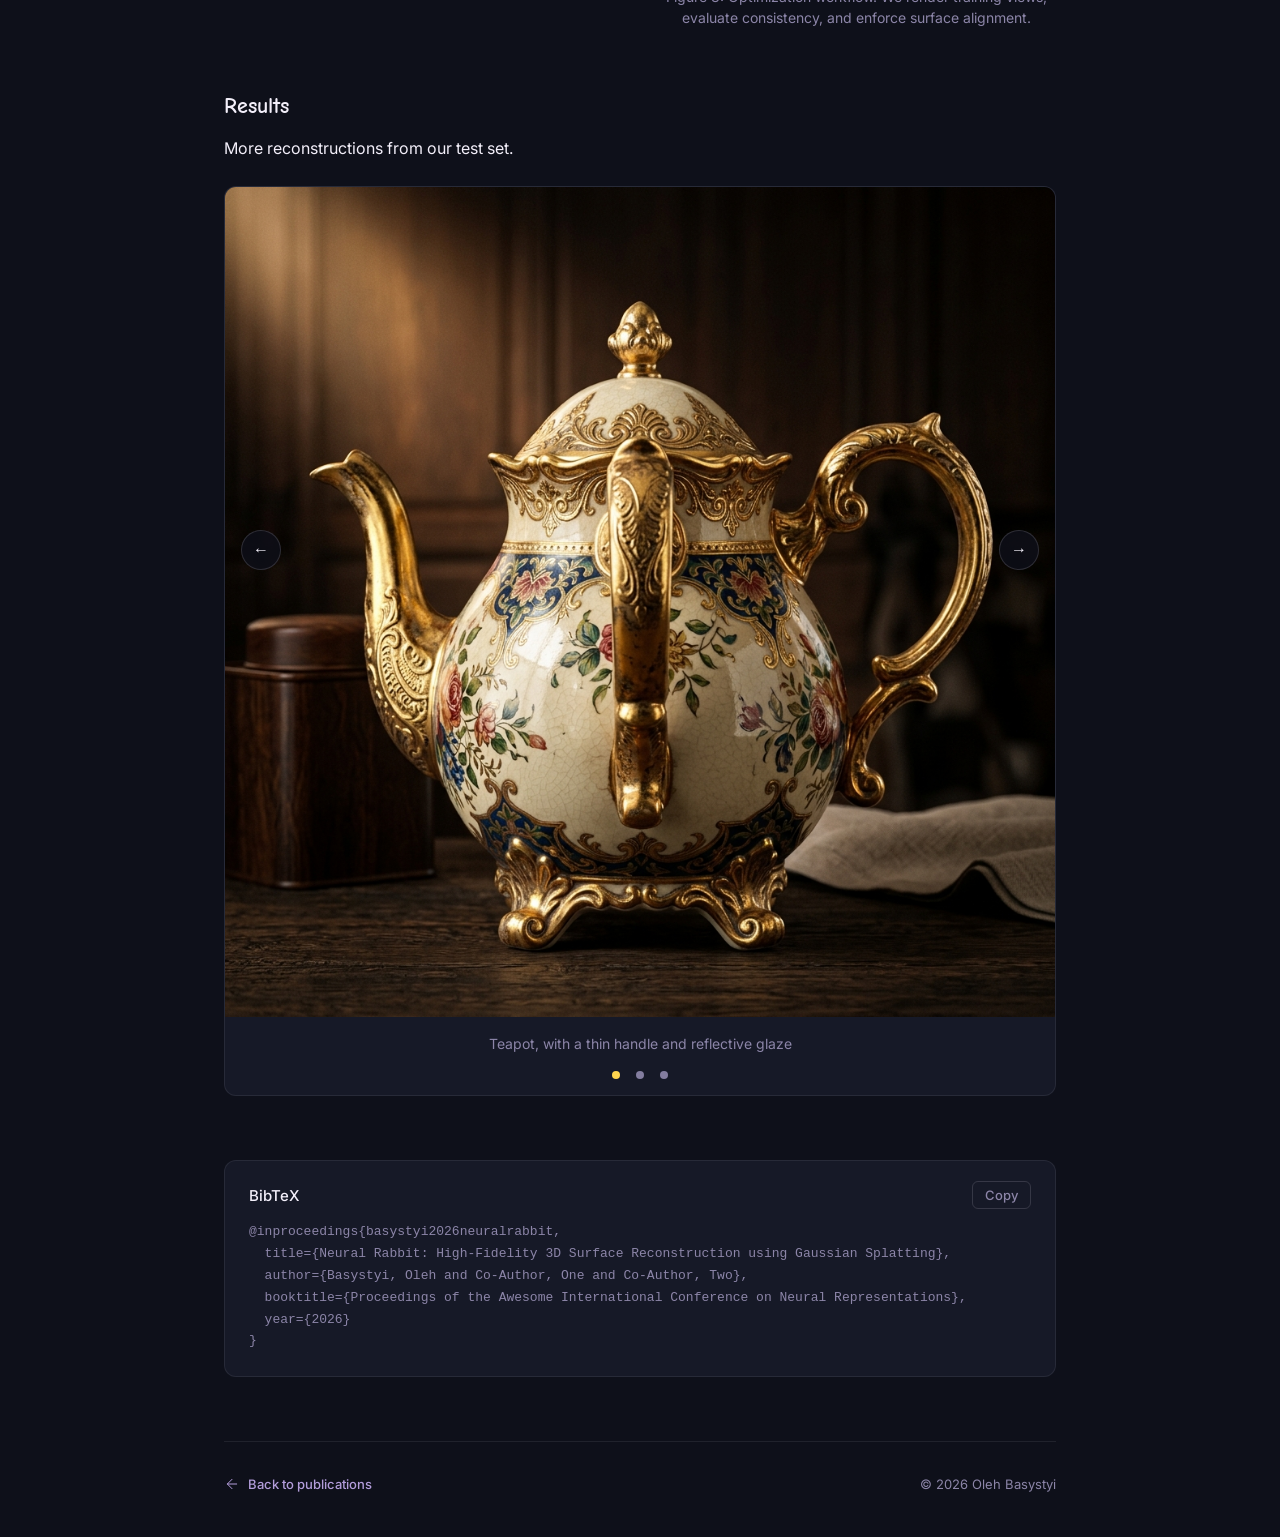
==== commit c5ed05aa: "style: unslop site and paper pages" ====
--- a/papers/example-paper/index.html
+++ b/papers/example-paper/index.html
@@ -9,7 +9,7 @@
   <!-- Fonts (Consistent with Oleh Basystyi's personal website) -->
   <link rel="preconnect" href="https://fonts.googleapis.com">
   <link rel="preconnect" href="https://fonts.gstatic.com" crossorigin>
-  <link href="https://fonts.googleapis.com/css2?family=Space+Grotesk:wght@500;600&family=Inter:wght@400;500;600&family=Comic+Neue:wght@700&display=swap" rel="stylesheet">
+  <link href="https://fonts.googleapis.com/css2?family=Inter:wght@400;500;600&family=Comic+Neue:wght@700&family=JetBrains+Mono:wght@400&display=swap" rel="stylesheet">
 
   <!-- Favicon -->
   <link rel="icon" type="image/svg+xml" href="../../assets/favicon.svg">
@@ -47,37 +47,39 @@
         <sup>*</sup> Equal contribution &middot; <sup>&dagger;</sup> Corresponding author
       </div>
 
-      <!-- Action pill buttons -->
+      <!-- Links -->
       <div class="paper-links">
         <!-- PDF Link -->
         <a href="#" class="paper-btn" target="_blank" rel="noopener">
-          <svg viewBox="0 0 24 24" fill="none" stroke="currentColor" stroke-width="2" stroke-linecap="round" stroke-linejoin="round"><path d="M14 2H6a2 2 0 0 0-2 2v16a2 2 0 0 0 2 2h12a2 2 0 0 0 2-2V8z"></path><polyline points="14 2 14 8 20 8"></polyline><line x1="16" y1="13" x2="8" y2="13"></line><line x1="16" y1="17" x2="8" y2="17"></line><polyline points="10 9 9 9 8 9"></polyline></svg>
+          <svg viewBox="0 0 24 24" fill="none" stroke="currentColor" stroke-width="1.5" stroke-linecap="round" stroke-linejoin="round"><path d="M14 2H6a2 2 0 0 0-2 2v16a2 2 0 0 0 2 2h12a2 2 0 0 0 2-2V8z"></path><polyline points="14 2 14 8 20 8"></polyline><line x1="16" y1="13" x2="8" y2="13"></line><line x1="16" y1="17" x2="8" y2="17"></line><polyline points="10 9 9 9 8 9"></polyline></svg>
           Paper (PDF)
         </a>
         <!-- arXiv Link -->
         <a href="#" class="paper-btn" target="_blank" rel="noopener">
-          <svg viewBox="0 0 24 24" fill="none" stroke="currentColor" stroke-width="2" stroke-linecap="round" stroke-linejoin="round"><path d="M18 13v6a2 2 0 0 1-2 2H5a2 2 0 0 1-2-2V8a2 2 0 0 1 2-2h6"></path><polyline points="15 3 21 3 21 9"></polyline><line x1="10" y1="14" x2="21" y2="3"></line></svg>
+          <svg viewBox="0 0 24 24" fill="none" stroke="currentColor" stroke-width="1.5" stroke-linecap="round" stroke-linejoin="round"><path d="M18 13v6a2 2 0 0 1-2 2H5a2 2 0 0 1-2-2V8a2 2 0 0 1 2-2h6"></path><polyline points="15 3 21 3 21 9"></polyline><line x1="10" y1="14" x2="21" y2="3"></line></svg>
           arXiv
         </a>
         <!-- Code Link -->
         <a href="#" class="paper-btn" target="_blank" rel="noopener">
-          <svg viewBox="0 0 24 24" fill="none" stroke="currentColor" stroke-width="2" stroke-linecap="round" stroke-linejoin="round"><path d="M9 19c-5 1.5-5-2.5-7-3m14 6v-3.87a3.37 3.37 0 0 0-.94-2.61c3.14-.35 6.44-1.54 6.44-7A5.44 5.44 0 0 0 20 4.77 5.07 5.07 0 0 0 19.91 1S18.73.65 16 2.48a13.38 13.38 0 0 0-7 0C6.27.65 5.09 1 5.09 1A5.07 5.07 0 0 0 5 4.77a5.44 5.44 0 0 0-1.5 3.78c0 5.42 3.3 6.61 6.44 7A3.37 3.37 0 0 0 9 18.13V22"></path></svg>
+          <svg viewBox="0 0 24 24" fill="none" stroke="currentColor" stroke-width="1.5" stroke-linecap="round" stroke-linejoin="round"><path d="M9 19c-5 1.5-5-2.5-7-3m14 6v-3.87a3.37 3.37 0 0 0-.94-2.61c3.14-.35 6.44-1.54 6.44-7A5.44 5.44 0 0 0 20 4.77 5.07 5.07 0 0 0 19.91 1S18.73.65 16 2.48a13.38 13.38 0 0 0-7 0C6.27.65 5.09 1 5.09 1A5.07 5.07 0 0 0 5 4.77a5.44 5.44 0 0 0-1.5 3.78c0 5.42 3.3 6.61 6.44 7A3.37 3.37 0 0 0 9 18.13V22"></path></svg>
           Code
         </a>
         <!-- Video Link -->
         <a href="#" class="paper-btn" target="_blank" rel="noopener">
-          <svg viewBox="0 0 24 24" fill="none" stroke="currentColor" stroke-width="2" stroke-linecap="round" stroke-linejoin="round"><polygon points="23 7 16 12 23 17 23 7"></polygon><rect x="1" y="5" width="15" height="14" rx="2" ry="2"></rect></svg>
+          <svg viewBox="0 0 24 24" fill="none" stroke="currentColor" stroke-width="1.5" stroke-linecap="round" stroke-linejoin="round"><polygon points="23 7 16 12 23 17 23 7"></polygon><rect x="1" y="5" width="15" height="14" rx="2" ry="2"></rect></svg>
           Video
         </a>
       </div>
     </header>
 
     <!-- ==================== ABSTRACT ==================== -->
-    <section class="paper-abstract">
+    <section class="paper-section paper-section--first">
       <h2>Abstract</h2>
+      <div class="paper-abstract">
       <p>
         We introduce a novel surface-aligned Gaussian splatting representation that reconstructs smooth, high-fidelity 3D meshes of complex geometries from sparse-view photos in real-time. By enforcing geometric constraints directly on the 3D Gaussians, we bridge the gap between radiant neural rendering and traditional explicit triangle meshes.
       </p>
+      </div>
     </section>
 
     <!-- ==================== TEASER FIGURE ==================== -->
@@ -93,9 +95,9 @@
 
     <!-- ==================== INTERACTIVE COMPARISON ==================== -->
     <section class="paper-section">
-      <h2>Interactive Comparison</h2>
+      <h2>Comparison</h2>
       <p>
-        Drag the slider handle to compare two images side-by-side (e.g., input vs. output, or our method vs. baseline).
+        Baseline point cloud against our surface mesh on the same scene.
       </p>
       
       <!-- Just place two <img> elements inside a div with class "image-compare" -->
@@ -105,14 +107,14 @@
         <!-- After image (right side) -->
         <img src="assets/compare_after.png" alt="After / Ours">
       </div>
-      <div class="figure-caption" style="margin-top: 0.5rem;">
-        Figure 2: Drag the slider to compare the noisy baseline point cloud (left) with our smooth surface mesh reconstruction (right).
+      <div class="figure-caption">
+        Figure 2: Noisy baseline point cloud (left) and our surface mesh (right). Drag to compare
       </div>
     </section>
 
     <!-- ==================== METHOD / RESULTS (COLUMNS) ==================== -->
     <section class="paper-section">
-      <h2>Methodology</h2>
+      <h2>Method</h2>
       <div class="columns">
         <div>
           <h3>Surface Alignment Constraints</h3>
@@ -125,7 +127,7 @@
         </div>
         <div>
           <!-- Right column containing secondary picture or block -->
-          <div class="paper-figure" style="margin: 0;">
+          <div class="paper-figure paper-figure--flush">
             <img src="assets/pipeline.png" alt="Detailed pipeline diagram.">
             <div class="figure-caption">
               Figure 3: Optimization workflow. We render training views, evaluate consistency, and enforce surface alignment.
@@ -137,27 +139,27 @@
 
     <!-- ==================== CAROUSEL ==================== -->
     <section class="paper-section">
-      <h2>Result Showcase</h2>
+      <h2>Results</h2>
       <p>
-        Browse through additional reconstructed objects from our test dataset using this touch-responsive carousel.
+        More reconstructions from our test set.
       </p>
 
       <!-- Carousel container -->
       <div class="paper-carousel">
         <!-- Slide 1 -->
         <div class="carousel-slide">
-          <img src="assets/carousel_1.png" alt="Slide 1">
-          <div class="carousel-slide-caption">Teapot: Reconstruction showing complex handle and reflections.</div>
+          <img src="assets/carousel_1.png" alt="Reconstructed teapot">
+          <div class="carousel-slide-caption">Teapot, with a thin handle and reflective glaze</div>
         </div>
         <!-- Slide 2 -->
         <div class="carousel-slide">
-          <img src="assets/carousel_2.png" alt="Slide 2">
-          <div class="carousel-slide-caption">Roman Column: Reconstruction showing fine marble carvings.</div>
+          <img src="assets/carousel_2.png" alt="Reconstructed Roman column">
+          <div class="carousel-slide-caption">Roman column, with fine marble carvings</div>
         </div>
         <!-- Slide 3 -->
         <div class="carousel-slide">
-          <img src="assets/carousel_3.png" alt="Slide 3">
-          <div class="carousel-slide-caption">Robotic Hand: Reconstruction showing metallic joints.</div>
+          <img src="assets/carousel_3.png" alt="Reconstructed robotic hand">
+          <div class="carousel-slide-caption">Robotic hand, with metallic joints</div>
         </div>
       </div>
     </section>
@@ -165,8 +167,8 @@
     <!-- ==================== BIBTEX CITATION ==================== -->
     <section class="paper-citation">
       <h3>
-        BibTeX Citation
-        <button class="copy-citation-btn">Copy BibTeX</button>
+        BibTeX
+        <button class="copy-citation-btn" type="button">Copy</button>
       </h3>
       <pre><code>@inproceedings{basystyi2026neuralrabbit,
   title={Neural Rabbit: High-Fidelity 3D Surface Reconstruction using Gaussian Splatting},
@@ -179,11 +181,11 @@
     <!-- ==================== FOOTER ==================== -->
     <footer class="paper-footer">
       <a href="../../publications" class="back-to-site">
-        <svg viewBox="0 0 24 24" fill="none" stroke="currentColor" stroke-width="2" stroke-linecap="round" stroke-linejoin="round" style="width:1.1rem; height:1.1rem;"><line x1="19" y1="12" x2="5" y2="12"></line><polyline points="12 19 5 12 12 5"></polyline></svg>
-        Back to Publications
+        <svg viewBox="0 0 24 24" fill="none" stroke="currentColor" stroke-width="1.5" stroke-linecap="round" stroke-linejoin="round"><line x1="19" y1="12" x2="5" y2="12"></line><polyline points="12 19 5 12 12 5"></polyline></svg>
+        Back to publications
       </a>
       <div>
-        &copy; 2026 Oleh Basystyi &middot; Academic project page styled in Starlit Midnight.
+        &copy; 2026 Oleh Basystyi
       </div>
     </footer>
 
--- a/paper-core/paper.css
+++ b/paper-core/paper.css
@@ -3,31 +3,28 @@
    ========================================================= */
 
 :root {
-  /* Colors from Oleh Basystyi's personal page */
+  /* Same palette as the personal site */
   --bg: #0e101a;
   --surface: #161927;
-  --border: rgba(179, 157, 219, 0.18);
-  --border-strong: rgba(179, 157, 219, 0.42);
+  --surface-2: #1c2031;
+  --border: rgba(243, 239, 250, 0.08);
+  --border-strong: rgba(243, 239, 250, 0.14);
   --text: #f3effa;
   --text-dim: #8c85a8;
-  --accent: #b39ddb;
+  --text-muted: #837d9f;
+  --accent: #b39ddb;          /* links */
   --accent-rgb: 179, 157, 219;
-  --accent-2: #ffd54f;
-  --accent-2-rgb: 255, 213, 79;
-  --accent-contrast: #0e101a;
-  --radius-lg: 20px;
-  --radius-md: 14px;
+  --accent-2: #ffd54f;        /* the star: venue, active states */
+  --radius-lg: 16px;
+  --radius-md: 12px;
+  --radius-sm: 8px;
   --ease: cubic-bezier(.2, .8, .2, 1);
-  --max-width: 900px;
-}
-
-* {
-  box-sizing: border-box;
-}
-
-html {
-  scroll-behavior: smooth;
-}
+  --max-width: 880px;
+}
+
+* { box-sizing: border-box; }
+
+html { scroll-behavior: smooth; }
 
 body {
   margin: 0;
@@ -40,197 +37,179 @@
   -webkit-font-smoothing: antialiased;
 }
 
-/* Links */
+::selection { background: rgba(var(--accent-rgb), 0.28); color: var(--text); }
+
 a {
   color: var(--accent);
   text-decoration: none;
-  transition: color 0.2s var(--ease);
-}
-a:hover {
-  color: var(--text);
-}
-
-/* Page wrap */
+  transition: color 160ms var(--ease);
+}
+a:hover { color: var(--text); }
+a:focus-visible, button:focus-visible {
+  outline: 2px solid var(--accent);
+  outline-offset: 2px;
+}
+
 .paper-wrap {
   max-width: var(--max-width);
   margin: 0 auto;
-  padding: 4rem 1.5rem;
-}
-
-/* Typography */
+  padding: 64px 24px 48px;
+}
+
+/* ---------- Type ---------- */
 h1, h2, h3, h4 {
-  font-family: 'Space Grotesk', 'Inter', sans-serif;
-  font-weight: 600;
+  font-family: 'Inter', sans-serif;
+  font-weight: 500;
+  color: var(--text);
+  margin: 0;
+}
+
+h1 {
+  font-size: 36px;
+  line-height: 1.2;
   letter-spacing: -0.01em;
-  color: var(--text);
-  margin-top: 2.5rem;
-  margin-bottom: 1rem;
-}
-
-h1 {
-  font-size: 2.5rem;
-  line-height: 1.2;
-  text-align: center;
-  margin-top: 0;
 }
 
 h2 {
-  font-size: 1.8rem;
-  border-bottom: 1px solid var(--border);
-  padding-bottom: 0.5rem;
+  font-family: 'Comic Sans MS', 'Comic Neue', cursive;
+  font-weight: 700;
+  font-size: 22px;
+  line-height: 1.3;
+  margin-bottom: 16px;
 }
 
 h3 {
-  font-size: 1.4rem;
+  font-size: 17px;
+  line-height: 1.4;
+  margin-bottom: 8px;
 }
 
 p {
-  margin-top: 0;
-  margin-bottom: 1.2rem;
-  color: rgba(243, 239, 250, 0.9);
-}
-
-/* Header Section */
+  margin: 0 0 16px;
+  font-size: 16px;
+  color: var(--text);
+}
+
+b, strong { font-weight: 500; }
+
+/* ---------- Header ---------- */
 .paper-header {
   display: flex;
   flex-direction: column;
-  align-items: center;
-  text-align: center;
-  margin-bottom: 3.5rem;
-  gap: 1.5rem;
-}
-
-.paper-title {
-  margin-bottom: 0.5rem;
+  align-items: flex-start;
+  gap: 16px;
+  margin-bottom: 56px;
 }
 
 .paper-conference {
-  font-family: 'Space Grotesk', sans-serif;
-  font-size: 1.15rem;
+  font-size: 14px;
+  font-weight: 500;
   color: var(--accent-2);
-  font-weight: 600;
-  text-transform: uppercase;
-  letter-spacing: 0.05em;
-  margin-top: -0.5rem;
-}
-
-/* Authors grid */
+}
+
+.paper-title { max-width: 24ch; }
+
 .paper-authors {
   display: flex;
   flex-wrap: wrap;
-  justify-content: center;
-  gap: 1.5rem;
-  margin-top: 0.5rem;
-  font-size: 1.1rem;
+  gap: 8px 32px;
+  margin-top: 8px;
+  font-size: 16px;
 }
 
 .author-item {
   display: flex;
   flex-direction: column;
-  align-items: center;
-}
-
-.author-name {
-  font-weight: 500;
-}
+}
+
+.author-name { font-weight: 500; }
+.author-name sup { color: var(--text-dim); font-weight: 400; margin-left: 2px; }
 
 .author-name a {
   color: var(--text);
-  border-bottom: 1px dashed var(--accent);
-}
-
+  border-bottom: 1px dashed rgba(var(--accent-rgb), 0.6);
+  transition: color 160ms var(--ease), border-color 160ms var(--ease);
+}
 .author-name a:hover {
   color: var(--accent);
-  border-bottom-style: solid;
+  border-bottom-color: var(--accent);
 }
 
 .author-inst {
-  font-size: 0.85rem;
-  color: var(--text-dim);
-  margin-top: 0.15rem;
+  font-size: 13px;
+  color: var(--text-dim);
 }
 
 .paper-notes {
-  font-size: 0.85rem;
-  color: var(--text-dim);
-  margin-top: -0.5rem;
-}
-
-/* Action Buttons */
+  font-size: 13px;
+  color: var(--text-muted);
+}
+
+/* ---------- Link buttons ---------- */
 .paper-links {
   display: flex;
   flex-wrap: wrap;
-  justify-content: center;
-  gap: 0.75rem;
-  margin-top: 1rem;
+  gap: 8px;
+  margin-top: 8px;
 }
 
 .paper-btn {
   display: inline-flex;
   align-items: center;
-  gap: 0.5rem;
-  padding: 0.6rem 1.4rem;
+  gap: 8px;
+  height: 36px;
+  padding: 0 14px;
   background: var(--surface);
-  border: 1px solid var(--border);
-  border-radius: 999px;
+  border: 1px solid var(--border-strong);
+  border-radius: var(--radius-sm);
   color: var(--text);
   font-weight: 500;
-  font-size: 0.95rem;
-  transition: transform 0.2s var(--ease), border-color 0.2s var(--ease), background 0.2s var(--ease);
-}
-
+  font-size: 14px;
+  transition: background-color 160ms var(--ease), border-color 160ms var(--ease), transform 120ms var(--ease);
+}
 .paper-btn:hover {
-  transform: translateY(-2px);
-  border-color: var(--accent);
-  background: rgba(var(--accent-rgb), 0.1);
-  color: var(--accent);
-}
+  background: var(--surface-2);
+  border-color: rgba(243, 239, 250, 0.24);
+  color: var(--text);
+}
+.paper-btn:active { transform: scale(0.98); }
 
 .paper-btn svg {
-  width: 1.1rem;
-  height: 1.1rem;
-}
-
-/* Abstract Box */
+  width: 16px;
+  height: 16px;
+  color: var(--text-dim);
+}
+
+/* ---------- Sections ---------- */
+.paper-section { margin-top: 64px; }
+.paper-section--first { margin-top: 0; }
+
 .paper-abstract {
   background: var(--surface);
   border: 1px solid var(--border);
   border-radius: var(--radius-lg);
-  padding: 2rem;
-  margin-bottom: 3rem;
-  box-shadow: 0 10px 30px -10px rgba(0, 0, 0, 0.5);
-}
-
-.paper-abstract h2 {
-  margin-top: 0;
-  border-bottom: none;
-  padding-bottom: 0;
-  text-align: center;
-  font-family: 'Space Grotesk', sans-serif;
-  color: var(--accent-2);
-}
-
+  padding: 28px 32px;
+}
 .paper-abstract p {
-  font-size: 1.05rem;
+  font-size: 17px;
   line-height: 1.7;
-  color: rgba(243, 239, 250, 0.95);
   margin-bottom: 0;
 }
 
-/* Media styling */
+/* ---------- Media ---------- */
 img, video {
   max-width: 100%;
   height: auto;
   display: block;
 }
 
-/* Figure / Image container */
 .paper-figure {
-  margin: 2rem 0;
+  margin: 24px 0 0;
   display: flex;
   flex-direction: column;
   align-items: center;
 }
+.paper-figure--flush { margin: 0; }
 
 .paper-figure img, .paper-figure video {
   border-radius: var(--radius-md);
@@ -238,30 +217,32 @@
 }
 
 .figure-caption {
-  font-size: 0.9rem;
+  font-size: 14px;
   color: var(--text-dim);
   text-align: center;
-  margin-top: 0.75rem;
-  max-width: 90%;
+  margin-top: 12px;
+  max-width: 64ch;
+  margin-left: auto;
+  margin-right: auto;
   line-height: 1.5;
 }
 
-/* Two Columns Layout */
 .columns {
   display: grid;
   grid-template-columns: 1fr 1fr;
-  gap: 2rem;
-  margin: 2rem 0;
+  gap: 32px;
+  align-items: start;
 }
 
 @media (max-width: 768px) {
-  .columns {
-    grid-template-columns: 1fr;
-    gap: 1.5rem;
-  }
-}
-
-/* Image Comparison Slider */
+  .paper-wrap { padding: 40px 16px 32px; }
+  h1 { font-size: 28px; }
+  .paper-section { margin-top: 48px; }
+  .paper-abstract { padding: 20px; }
+  .columns { grid-template-columns: 1fr; gap: 24px; }
+}
+
+/* ---------- Image comparison slider ---------- */
 .image-compare {
   position: relative;
   overflow: hidden;
@@ -269,7 +250,9 @@
   border-radius: var(--radius-md);
   border: 1px solid var(--border);
   user-select: none;
-  background: #000;
+  background: var(--bg);
+  cursor: ew-resize;
+  touch-action: pan-y;
 }
 
 .compare-before {
@@ -286,7 +269,6 @@
   width: 50%;
   height: 100%;
   overflow: hidden;
-  border-right: 1px solid transparent; /* boundary line */
 }
 
 .compare-after {
@@ -304,9 +286,9 @@
   position: absolute;
   top: 0;
   left: 50%;
-  width: 3px;
+  width: 2px;
   height: 100%;
-  background: var(--accent);
+  background: var(--text);
   cursor: ew-resize;
   transform: translateX(-50%);
   display: flex;
@@ -314,31 +296,29 @@
   justify-content: center;
   z-index: 10;
 }
+.compare-handle:focus-visible { outline: none; }
+.compare-handle:focus-visible::after { outline: 2px solid var(--accent); outline-offset: 2px; }
 
 .compare-handle::after {
   content: '';
-  width: 36px;
-  height: 36px;
+  position: absolute;
+  width: 32px;
+  height: 32px;
   border-radius: 50%;
   background: var(--surface);
-  border: 2px solid var(--accent);
-  box-shadow: 0 4px 10px rgba(0,0,0,0.5);
-  position: absolute;
-  transition: transform 0.15s var(--ease);
-}
-
-.image-compare:hover .compare-handle::after {
-  transform: scale(1.1);
-}
-
-/* Image Carousel */
+  border: 2px solid var(--text);
+  box-shadow: 0 2px 8px rgba(0, 0, 0, 0.4);
+}
+
+/* ---------- Carousel ---------- */
 .paper-carousel {
   position: relative;
   width: 100%;
-  margin: 2rem 0;
+  margin-top: 24px;
   overflow: hidden;
   border-radius: var(--radius-md);
   border: 1px solid var(--border);
+  background: var(--surface);
 }
 
 .carousel-viewport {
@@ -348,7 +328,7 @@
 
 .carousel-track {
   display: flex;
-  transition: transform 0.4s var(--ease);
+  transition: transform 400ms var(--ease);
   width: 100%;
 }
 
@@ -357,8 +337,6 @@
   width: 100%;
   display: flex;
   flex-direction: column;
-  align-items: center;
-  background: rgba(22, 25, 39, 0.4);
 }
 
 .carousel-slide img, .carousel-slide video {
@@ -367,110 +345,102 @@
 }
 
 .carousel-slide-caption {
-  padding: 1rem 1.5rem;
-  font-size: 0.9rem;
+  padding: 16px 24px 8px;
+  font-size: 14px;
   color: var(--text-dim);
   text-align: center;
-  width: 100%;
-  background: var(--surface);
-  border-top: 1px solid var(--border);
 }
 
 .carousel-btn {
   position: absolute;
-  top: 50%;
+  top: 40%;
   transform: translateY(-50%);
-  background: rgba(22, 25, 39, 0.85);
-  border: 1px solid var(--border);
-  color: var(--text);
-  width: 44px;
-  height: 44px;
+  background: rgba(14, 16, 26, 0.8);
+  border: 1px solid var(--border-strong);
+  color: var(--text);
+  width: 40px;
+  height: 40px;
   border-radius: 50%;
+  font-size: 16px;
   cursor: pointer;
   display: flex;
   align-items: center;
   justify-content: center;
   z-index: 5;
-  transition: background 0.2s var(--ease), border-color 0.2s var(--ease), color 0.2s var(--ease);
-}
-
+  transition: background-color 160ms var(--ease), border-color 160ms var(--ease);
+}
 .carousel-btn:hover {
-  background: var(--accent);
-  border-color: var(--accent);
-  color: var(--bg);
-}
-
-.carousel-prev {
-  left: 15px;
-}
-
-.carousel-next {
-  right: 15px;
-}
+  background: var(--surface-2);
+  border-color: rgba(243, 239, 250, 0.24);
+}
+
+.carousel-prev { left: 16px; }
+.carousel-next { right: 16px; }
 
 .carousel-dots {
-  position: absolute;
-  bottom: 60px; /* offset above caption */
-  left: 50%;
-  transform: translateX(-50%);
-  display: flex;
-  gap: 0.5rem;
-  z-index: 5;
-}
-
-.carousel-slide-caption ~ .carousel-dots {
-  bottom: 75px; /* adjust if caption exists */
-}
-
+  display: flex;
+  justify-content: center;
+  gap: 8px;
+  padding: 8px 0 16px;
+}
+
+.carousel-dots { gap: 0; padding: 0 0 8px; }
+
+/* 24px hit area around an 8px dot */
 .carousel-dot {
+  width: 24px;
+  height: 24px;
+  padding: 0;
+  border: 0;
+  border-radius: 50%;
+  background: transparent;
+  cursor: pointer;
+  display: inline-flex;
+  align-items: center;
+  justify-content: center;
+}
+.carousel-dot::before {
+  content: '';
   width: 8px;
   height: 8px;
   border-radius: 50%;
-  background: rgba(243, 239, 250, 0.4);
-  cursor: pointer;
-  transition: transform 0.2s var(--ease), background-color 0.2s var(--ease);
-}
-
-.carousel-dot.active {
-  background: var(--accent-2);
-  transform: scale(1.3);
-}
-
-/* Video embed container */
+  background: var(--text-muted);
+  transition: background-color 160ms var(--ease);
+}
+.carousel-dot:hover::before { background: var(--text-dim); }
+.carousel-dot.active::before { background: var(--accent-2); }
+
+/* ---------- Video embed ---------- */
 .video-responsive {
   position: relative;
-  padding-bottom: 56.25%; /* 16:9 aspect ratio */
+  padding-bottom: 56.25%;
   height: 0;
   overflow: hidden;
   width: 100%;
   border-radius: var(--radius-md);
   border: 1px solid var(--border);
-  margin: 2rem 0;
-}
-
+  margin-top: 24px;
+}
 .video-responsive iframe {
   position: absolute;
-  top: 0;
-  left: 0;
+  inset: 0;
   width: 100%;
   height: 100%;
   border: 0;
 }
 
-/* Citation / BibTeX Block */
+/* ---------- BibTeX ---------- */
 .paper-citation {
+  margin-top: 64px;
   background: var(--surface);
   border: 1px solid var(--border);
   border-radius: var(--radius-md);
-  padding: 1.5rem;
-  margin: 2.5rem 0;
-  position: relative;
+  padding: 20px 24px 24px;
 }
 
 .paper-citation h3 {
-  margin-top: 0;
-  font-size: 1.15rem;
-  color: var(--accent);
+  margin: 0 0 12px;
+  font-size: 15px;
   display: flex;
   justify-content: space-between;
   align-items: center;
@@ -478,46 +448,57 @@
 
 .copy-citation-btn {
   font-family: 'Inter', sans-serif;
-  font-size: 0.8rem;
-  padding: 0.3rem 0.8rem;
-  background: rgba(243, 239, 250, 0.05);
-  border: 1px solid var(--border);
+  font-size: 13px;
+  font-weight: 500;
+  height: 28px;
+  padding: 0 12px;
+  background: transparent;
+  border: 1px solid var(--border-strong);
   border-radius: 6px;
   color: var(--text-dim);
   cursor: pointer;
-  transition: all 0.2s var(--ease);
-}
-
+  transition: color 160ms var(--ease), border-color 160ms var(--ease), background-color 160ms var(--ease);
+}
 .copy-citation-btn:hover {
-  color: var(--accent-2);
-  border-color: var(--accent-2);
-  background: rgba(255, 213, 79, 0.08);
-}
+  color: var(--text);
+  background: var(--surface-2);
+  border-color: rgba(243, 239, 250, 0.24);
+}
+.copy-citation-btn.is-copied { color: var(--accent-2); }
 
 .paper-citation pre {
   margin: 0;
-  padding-top: 0.8rem;
   overflow-x: auto;
-  font-family: 'Courier New', Courier, monospace;
-  font-size: 0.9rem;
-  color: rgba(243, 239, 250, 0.85);
-  line-height: 1.4;
-}
-
-/* Footer Section */
+  font-family: 'JetBrains Mono', ui-monospace, SFMono-Regular, Menlo, monospace;
+  font-size: 13px;
+  color: var(--text-dim);
+  line-height: 1.6;
+}
+
+/* ---------- Footer ---------- */
 .paper-footer {
-  margin-top: 4rem;
-  padding-top: 2rem;
+  margin-top: 64px;
+  padding-top: 32px;
   border-top: 1px solid var(--border);
-  text-align: center;
-  font-size: 0.9rem;
+  display: flex;
+  flex-wrap: wrap;
+  justify-content: space-between;
+  gap: 12px 24px;
+  font-size: 13px;
   color: var(--text-dim);
 }
 
 .back-to-site {
   display: inline-flex;
   align-items: center;
-  gap: 0.5rem;
-  margin-bottom: 1rem;
+  gap: 8px;
   font-weight: 500;
 }
+.back-to-site svg { width: 16px; height: 16px; }
+
+@media (prefers-reduced-motion: reduce) {
+  *, *::before, *::after {
+    transition-duration: 0.001ms !important;
+    scroll-behavior: auto !important;
+  }
+}
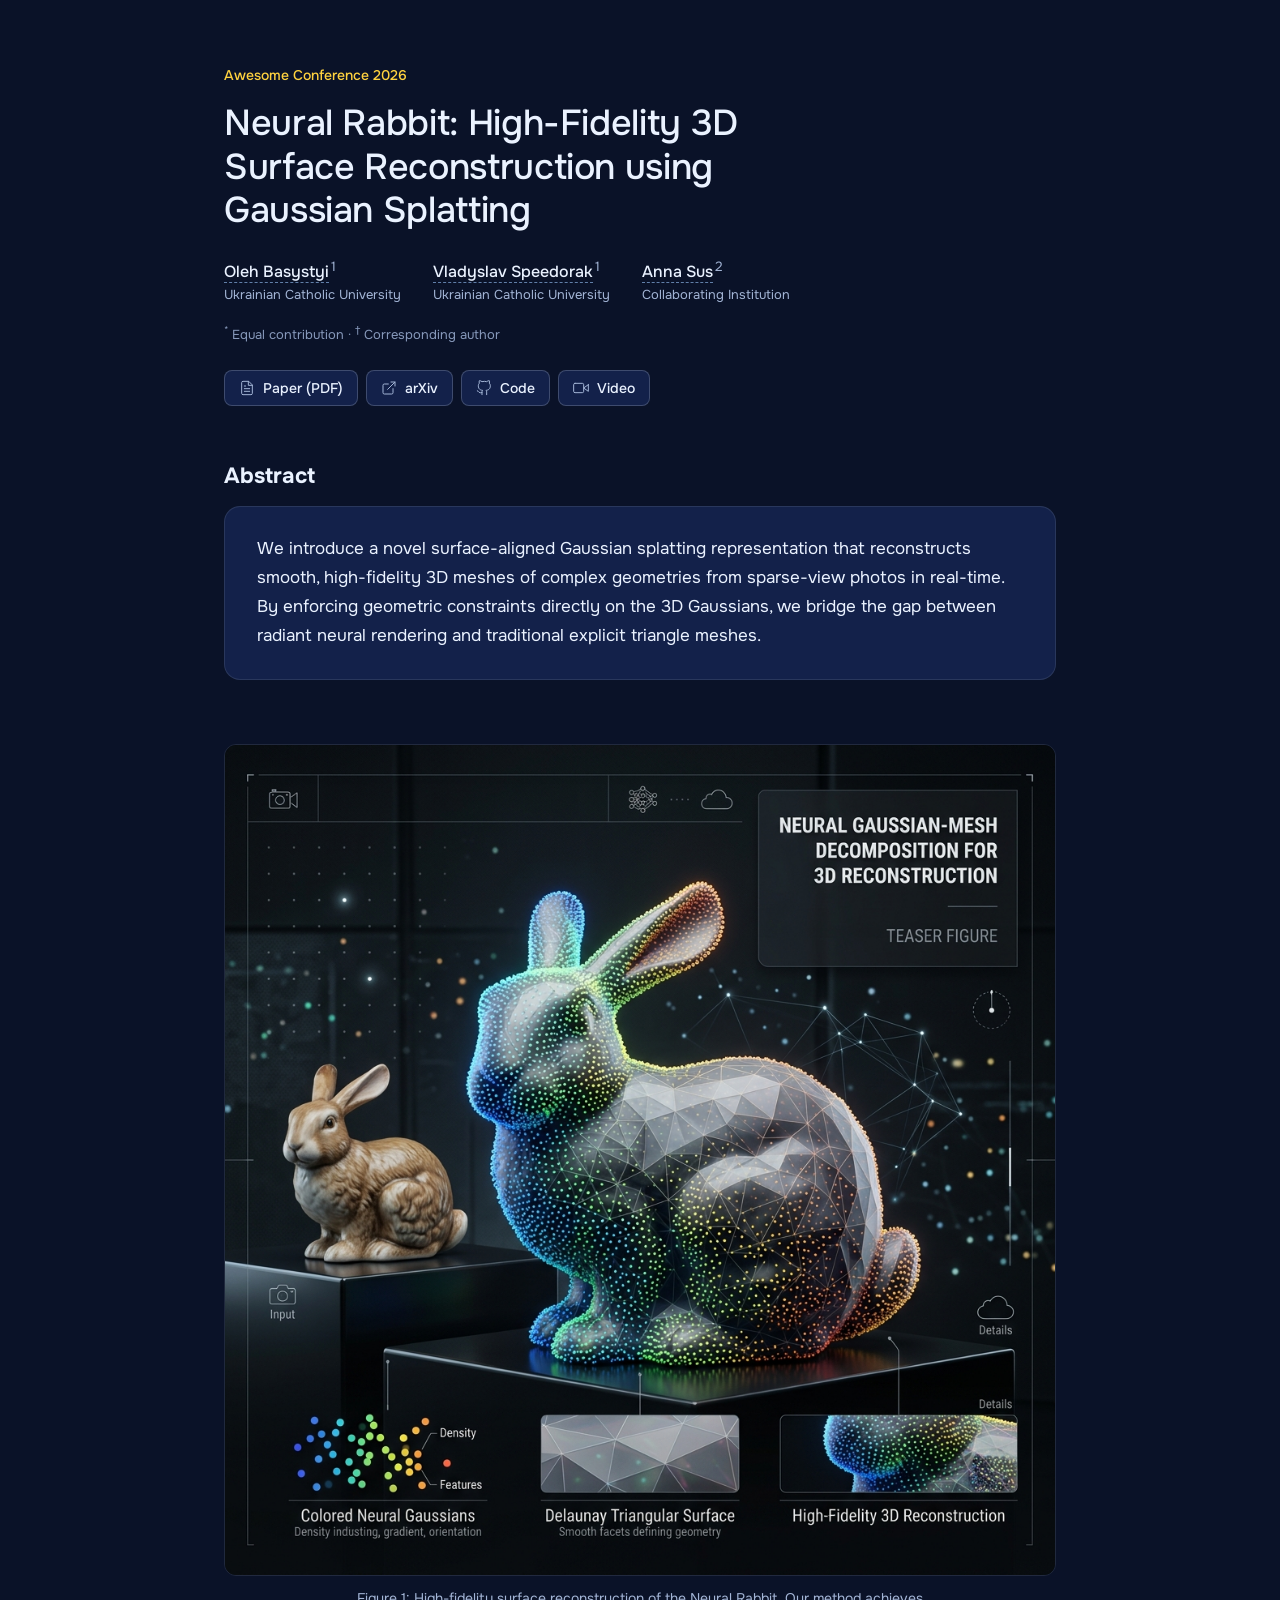
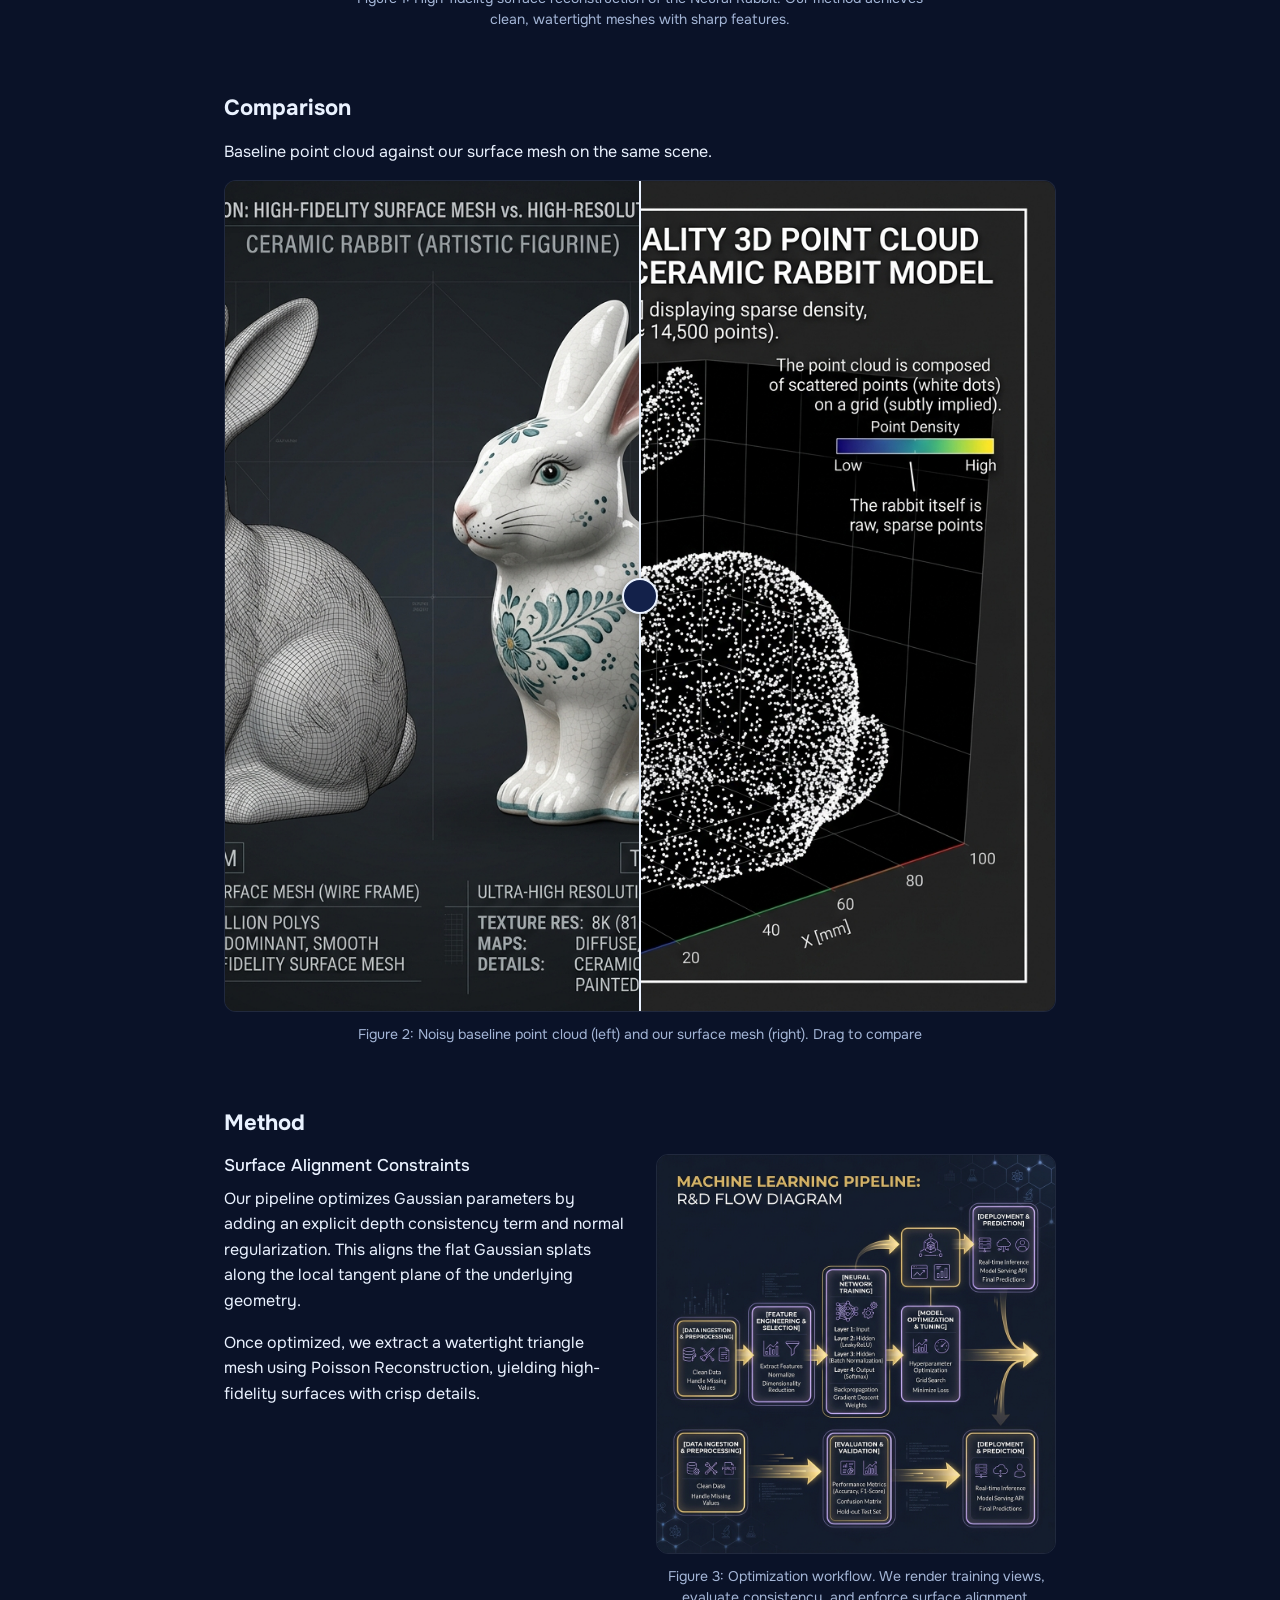
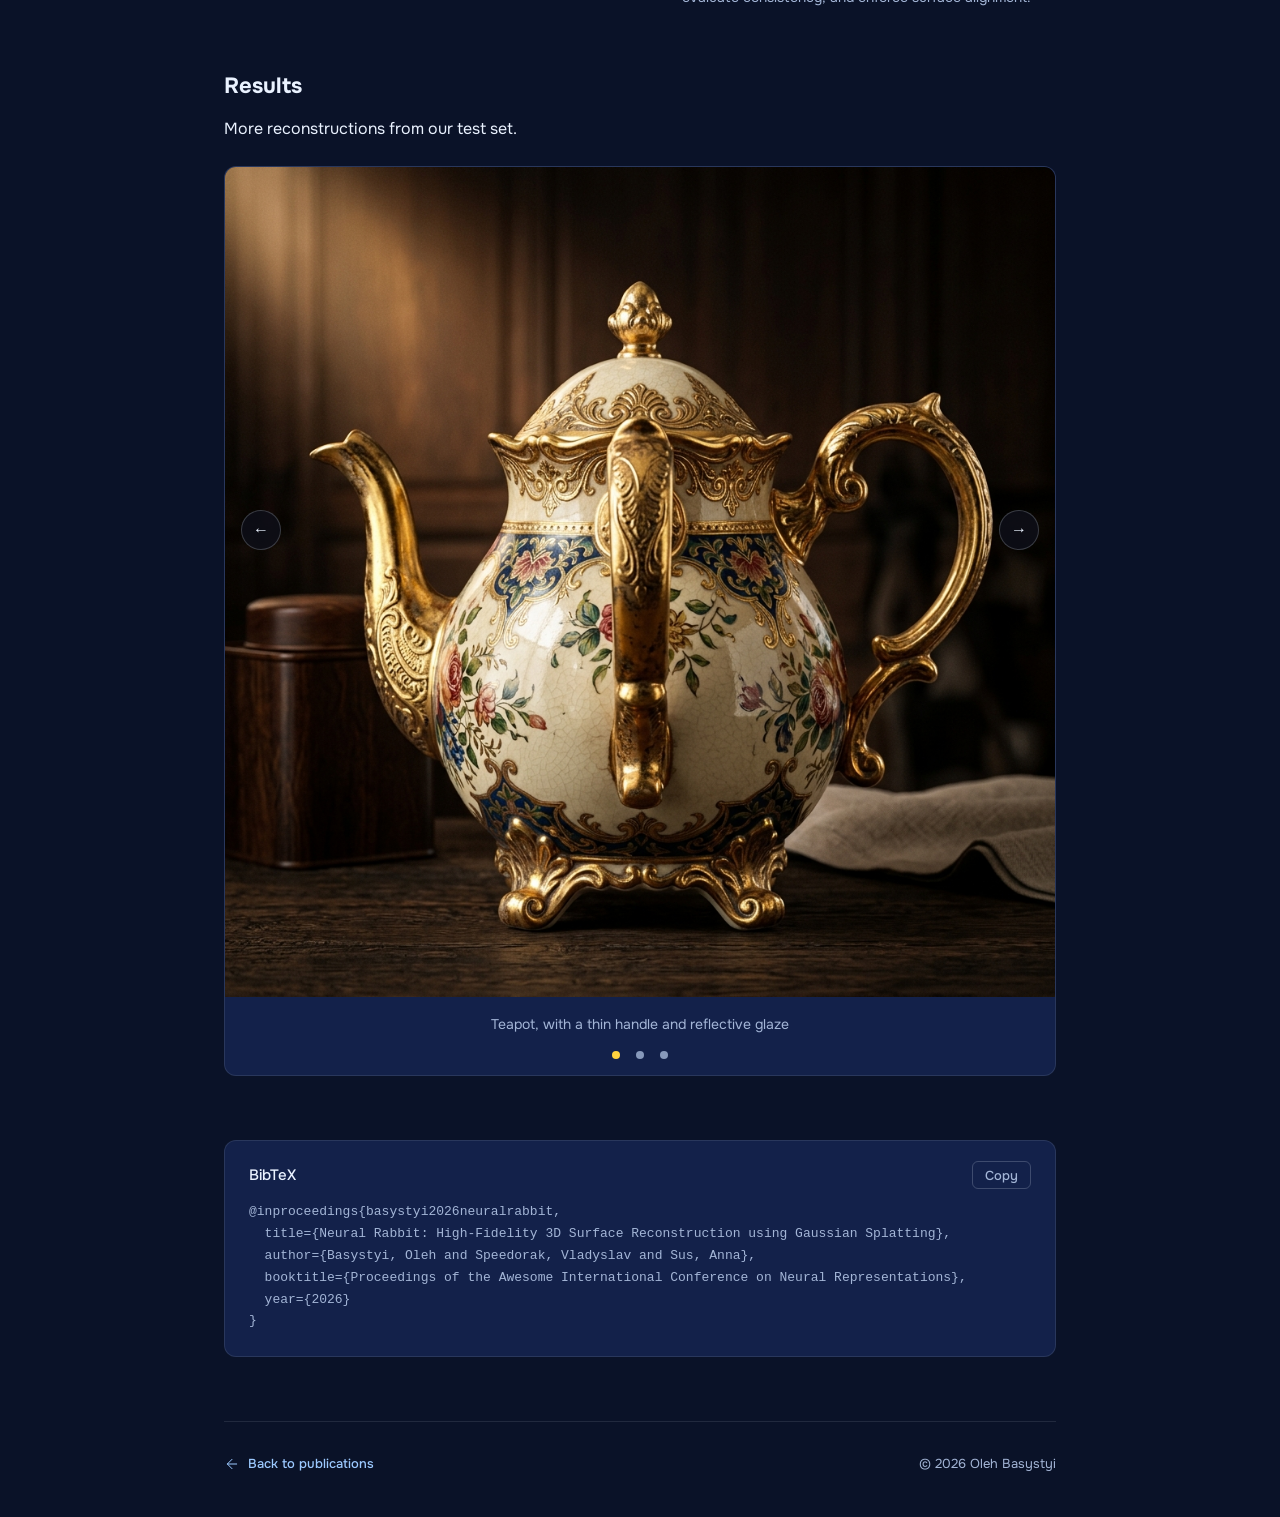
==== commit cf050790: "feat: update site from CV, doodle photo frame, graph-paper hero - Experience, education and projects" ====
--- a/papers/example-paper/index.html
+++ b/papers/example-paper/index.html
@@ -9,7 +9,7 @@
   <!-- Fonts (Consistent with Oleh Basystyi's personal website) -->
   <link rel="preconnect" href="https://fonts.googleapis.com">
   <link rel="preconnect" href="https://fonts.gstatic.com" crossorigin>
-  <link href="https://fonts.googleapis.com/css2?family=Inter:wght@400;500;600&family=Comic+Neue:wght@700&family=JetBrains+Mono:wght@400&display=swap" rel="stylesheet">
+  <link href="https://fonts.googleapis.com/css2?family=Onest:wght@400;500;600;700&family=JetBrains+Mono:wght@400&display=swap" rel="stylesheet">
 
   <!-- Favicon -->
   <link rel="icon" type="image/svg+xml" href="../../assets/favicon.svg">
@@ -33,11 +33,11 @@
           <span class="author-inst">Ukrainian Catholic University</span>
         </div>
         <div class="author-item">
-          <span class="author-name"><a href="#" target="_blank" rel="noopener">Co-Author One</a><sup>1</sup></span>
+          <span class="author-name"><a href="#" target="_blank" rel="noopener">Vladyslav Speedorak</a><sup>1</sup></span>
           <span class="author-inst">Ukrainian Catholic University</span>
         </div>
         <div class="author-item">
-          <span class="author-name"><a href="#" target="_blank" rel="noopener">Co-Author Two</a><sup>2</sup></span>
+          <span class="author-name"><a href="#" target="_blank" rel="noopener">Anna Sus</a><sup>2</sup></span>
           <span class="author-inst">Collaborating Institution</span>
         </div>
       </div>
@@ -172,7 +172,7 @@
       </h3>
       <pre><code>@inproceedings{basystyi2026neuralrabbit,
   title={Neural Rabbit: High-Fidelity 3D Surface Reconstruction using Gaussian Splatting},
-  author={Basystyi, Oleh and Co-Author, One and Co-Author, Two},
+  author={Basystyi, Oleh and Speedorak, Vladyslav and Sus, Anna},
   booktitle={Proceedings of the Awesome International Conference on Neural Representations},
   year={2026}
 }</code></pre>
@@ -180,7 +180,7 @@
 
     <!-- ==================== FOOTER ==================== -->
     <footer class="paper-footer">
-      <a href="../../publications" class="back-to-site">
+      <a href="../../#publications" class="back-to-site">
         <svg viewBox="0 0 24 24" fill="none" stroke="currentColor" stroke-width="1.5" stroke-linecap="round" stroke-linejoin="round"><line x1="19" y1="12" x2="5" y2="12"></line><polyline points="12 19 5 12 12 5"></polyline></svg>
         Back to publications
       </a>
--- a/paper-core/paper.css
+++ b/paper-core/paper.css
@@ -4,17 +4,17 @@
 
 :root {
   /* Same palette as the personal site */
-  --bg: #0e101a;
-  --surface: #161927;
-  --surface-2: #1c2031;
-  --border: rgba(243, 239, 250, 0.08);
-  --border-strong: rgba(243, 239, 250, 0.14);
-  --text: #f3effa;
-  --text-dim: #8c85a8;
-  --text-muted: #837d9f;
-  --accent: #b39ddb;          /* links */
-  --accent-rgb: 179, 157, 219;
-  --accent-2: #ffd54f;        /* the star: venue, active states */
+  --bg: #0a1228;
+  --surface: #13214a;
+  --surface-2: #1a2b5c;
+  --border: rgba(234, 242, 255, 0.10);
+  --border-strong: rgba(234, 242, 255, 0.20);
+  --text: #eaf2ff;
+  --text-dim: #a3b5d6;
+  --text-muted: #8799bb;
+  --accent: #9cc9ff;          /* links */
+  --accent-rgb: 156, 201, 255;
+  --accent-2: #ffd23f;        /* the star: venue, active states */
   --radius-lg: 16px;
   --radius-md: 12px;
   --radius-sm: 8px;
@@ -31,7 +31,7 @@
   padding: 0;
   background: var(--bg);
   color: var(--text);
-  font-family: 'Inter', system-ui, -apple-system, sans-serif;
+  font-family: 'Onest', system-ui, -apple-system, sans-serif;
   font-weight: 400;
   line-height: 1.6;
   -webkit-font-smoothing: antialiased;
@@ -58,7 +58,7 @@
 
 /* ---------- Type ---------- */
 h1, h2, h3, h4 {
-  font-family: 'Inter', sans-serif;
+  font-family: 'Onest', system-ui, sans-serif;
   font-weight: 500;
   color: var(--text);
   margin: 0;
@@ -71,7 +71,7 @@
 }
 
 h2 {
-  font-family: 'Comic Sans MS', 'Comic Neue', cursive;
+  font-family: 'Onest', system-ui, sans-serif;
   font-weight: 700;
   font-size: 22px;
   line-height: 1.3;
@@ -447,7 +447,7 @@
 }
 
 .copy-citation-btn {
-  font-family: 'Inter', sans-serif;
+  font-family: 'Onest', system-ui, sans-serif;
   font-size: 13px;
   font-weight: 500;
   height: 28px;
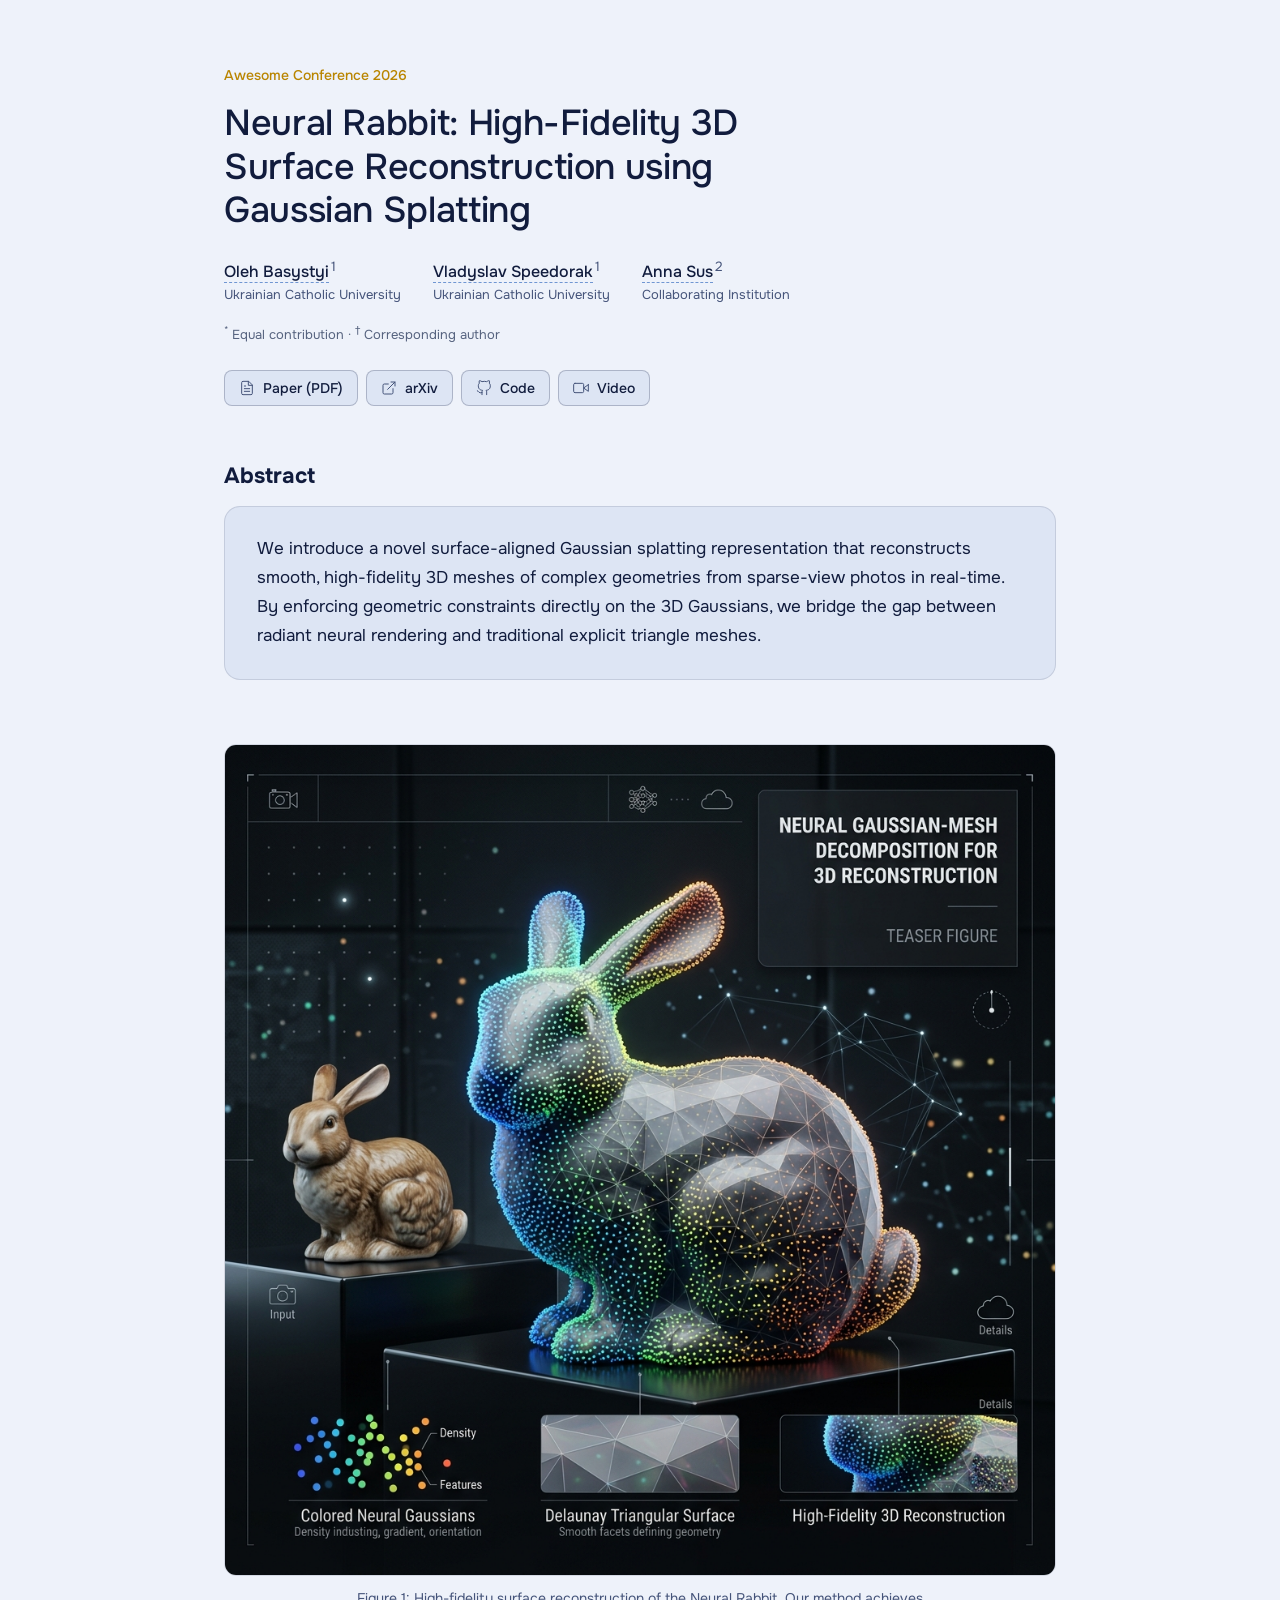
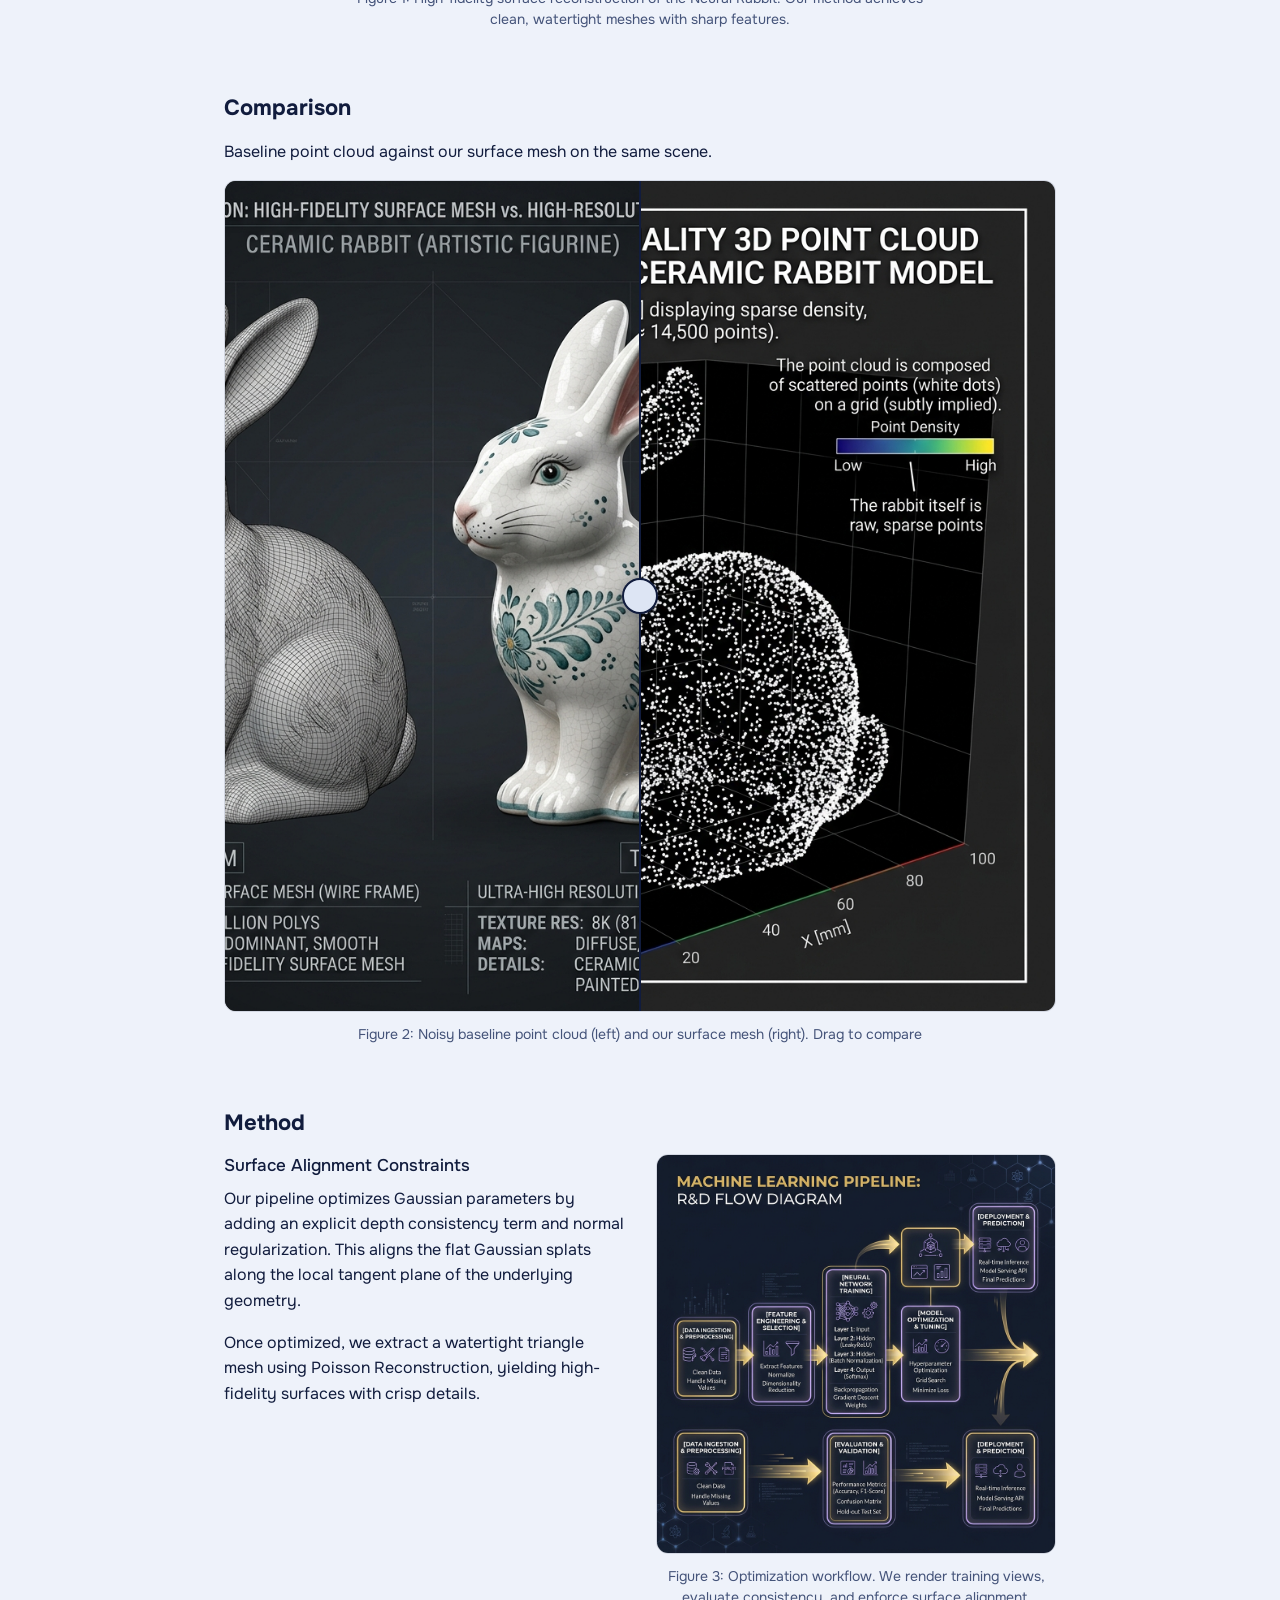
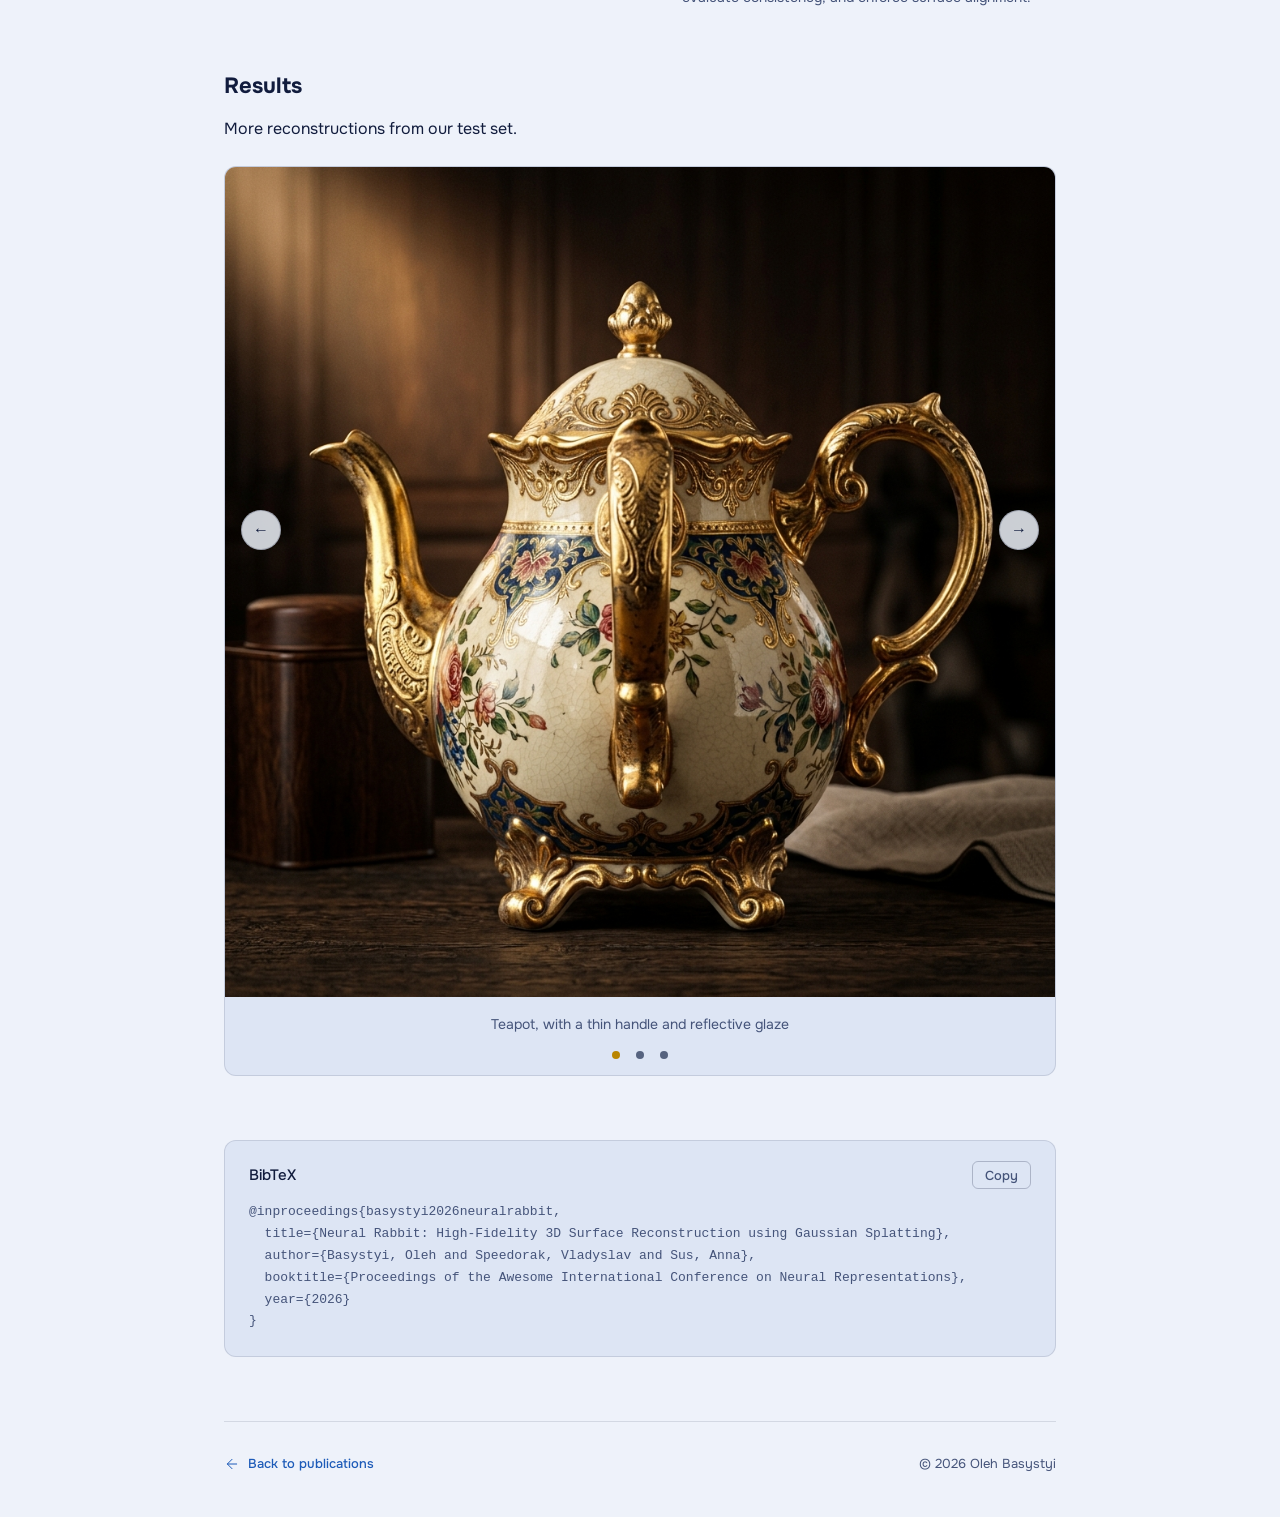
==== commit dc2969c4: "feat: add show and hide buttons and light theme" ====
--- a/papers/example-paper/index.html
+++ b/papers/example-paper/index.html
@@ -16,6 +16,16 @@
   
   <!-- Shared Style -->
   <link href="../../paper-core/paper.css" rel="stylesheet">
+  <script>
+    /* Theme before first paint: saved choice, else the system setting. */
+    (function () {
+      var d = document.documentElement, t;
+      try { t = localStorage.getItem('theme'); } catch (e) {}
+      if (t !== 'light' && t !== 'dark') t = matchMedia('(prefers-color-scheme: light)').matches ? 'light' : 'dark';
+      d.dataset.theme = t;
+      d.classList.add('js');
+    })();
+  </script>
 </head>
 <body>
 
--- a/paper-core/paper.css
+++ b/paper-core/paper.css
@@ -20,6 +20,28 @@
   --radius-sm: 8px;
   --ease: cubic-bezier(.2, .8, .2, 1);
   --max-width: 880px;
+  --hover-border: var(--hover-border);
+  --overlay: rgba(10, 18, 40, 0.8);
+  --shadow-knob: rgba(0, 0, 0, 0.4);
+}
+
+/* Light theme, matching the personal site (see assets/style.css). */
+:root[data-theme="light"] {
+  color-scheme: light;
+  --bg: #eef2fa;
+  --surface: #dde5f4;
+  --surface-2: #cfdaee;
+  --border: rgba(17, 28, 61, 0.12);
+  --border-strong: rgba(17, 28, 61, 0.24);
+  --text: #111c3d;
+  --text-dim: #45547a;
+  --text-muted: #56637f;
+  --accent: #1d5bb8;
+  --accent-rgb: 29, 91, 184;
+  --accent-2: #b98500;
+  --hover-border: rgba(17, 28, 61, 0.34);
+  --overlay: rgba(238, 242, 250, 0.85);
+  --shadow-knob: rgba(17, 28, 61, 0.25);
 }
 
 * { box-sizing: border-box; }
@@ -169,7 +191,7 @@
 }
 .paper-btn:hover {
   background: var(--surface-2);
-  border-color: rgba(243, 239, 250, 0.24);
+  border-color: var(--hover-border);
   color: var(--text);
 }
 .paper-btn:active { transform: scale(0.98); }
@@ -307,7 +329,7 @@
   border-radius: 50%;
   background: var(--surface);
   border: 2px solid var(--text);
-  box-shadow: 0 2px 8px rgba(0, 0, 0, 0.4);
+  box-shadow: 0 2px 8px var(--shadow-knob);
 }
 
 /* ---------- Carousel ---------- */
@@ -355,7 +377,7 @@
   position: absolute;
   top: 40%;
   transform: translateY(-50%);
-  background: rgba(14, 16, 26, 0.8);
+  background: var(--overlay);
   border: 1px solid var(--border-strong);
   color: var(--text);
   width: 40px;
@@ -371,7 +393,7 @@
 }
 .carousel-btn:hover {
   background: var(--surface-2);
-  border-color: rgba(243, 239, 250, 0.24);
+  border-color: var(--hover-border);
 }
 
 .carousel-prev { left: 16px; }
@@ -462,7 +484,7 @@
 .copy-citation-btn:hover {
   color: var(--text);
   background: var(--surface-2);
-  border-color: rgba(243, 239, 250, 0.24);
+  border-color: var(--hover-border);
 }
 .copy-citation-btn.is-copied { color: var(--accent-2); }
 
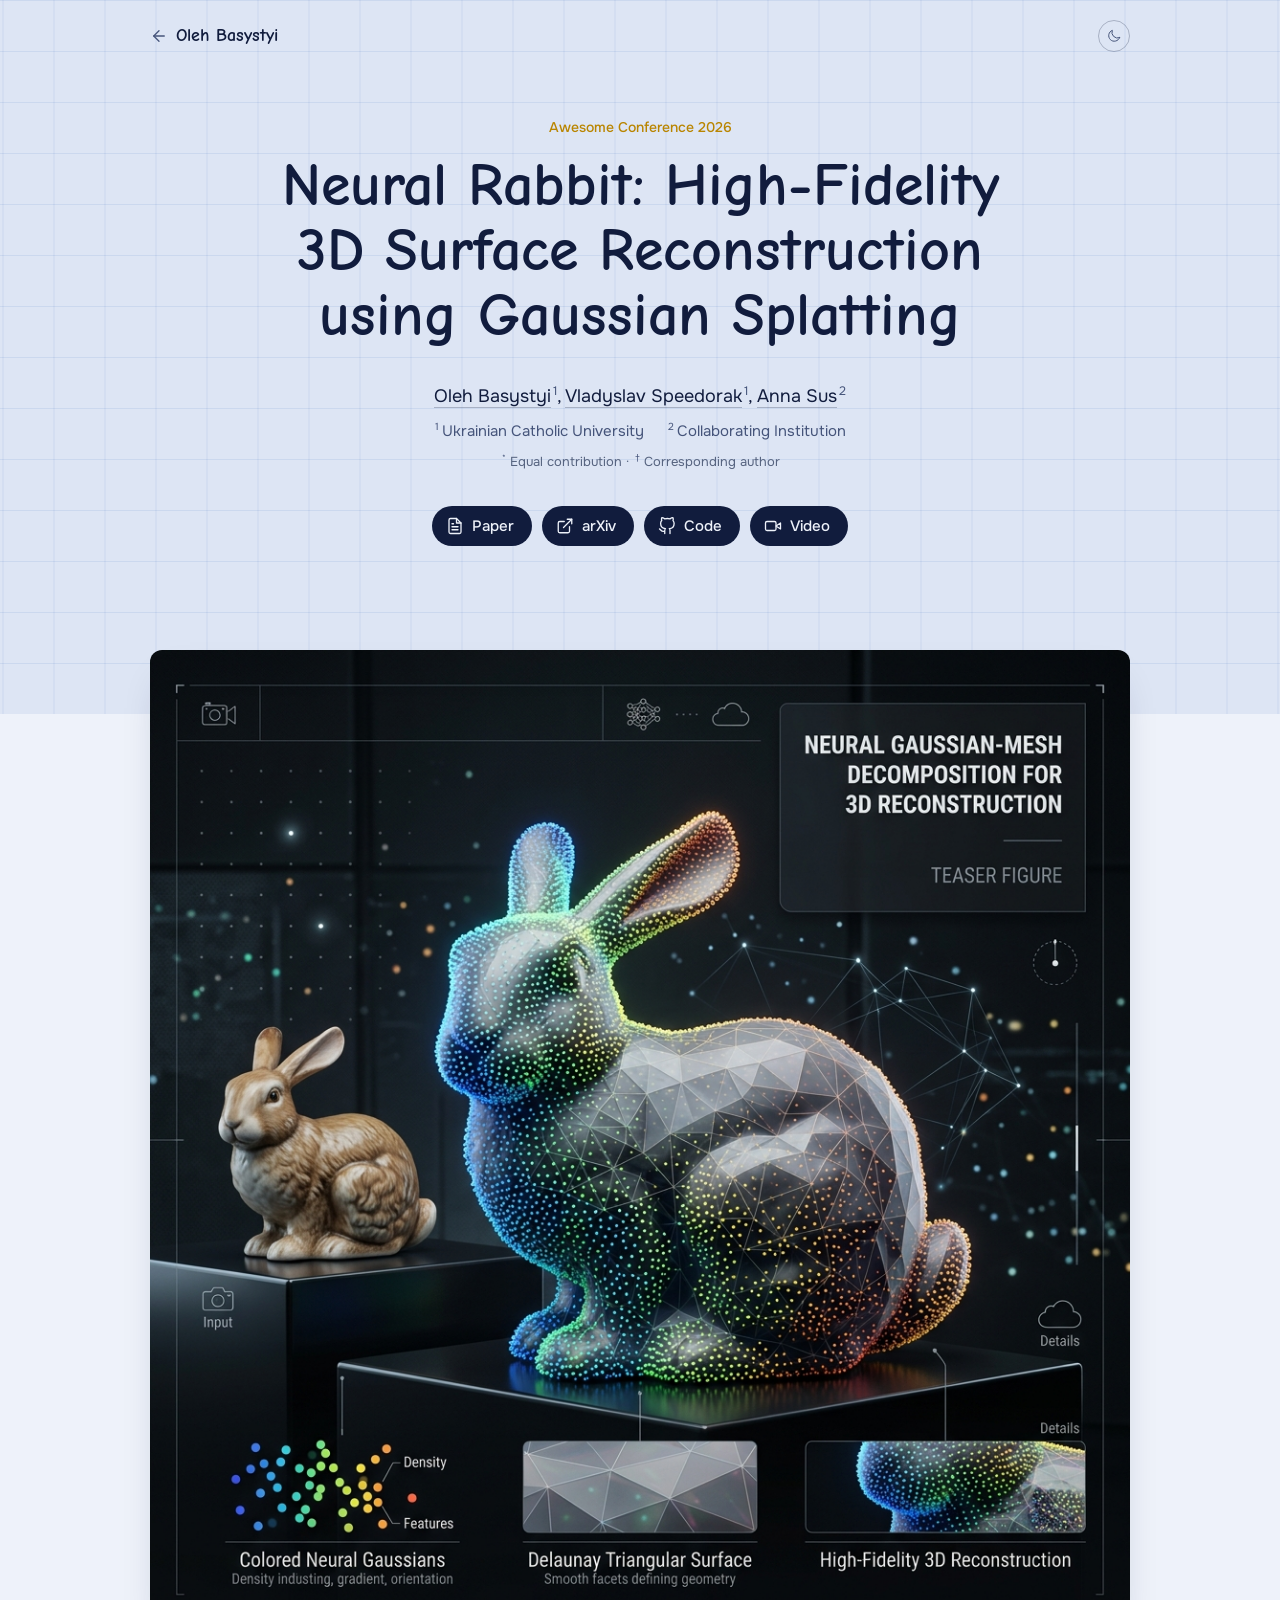
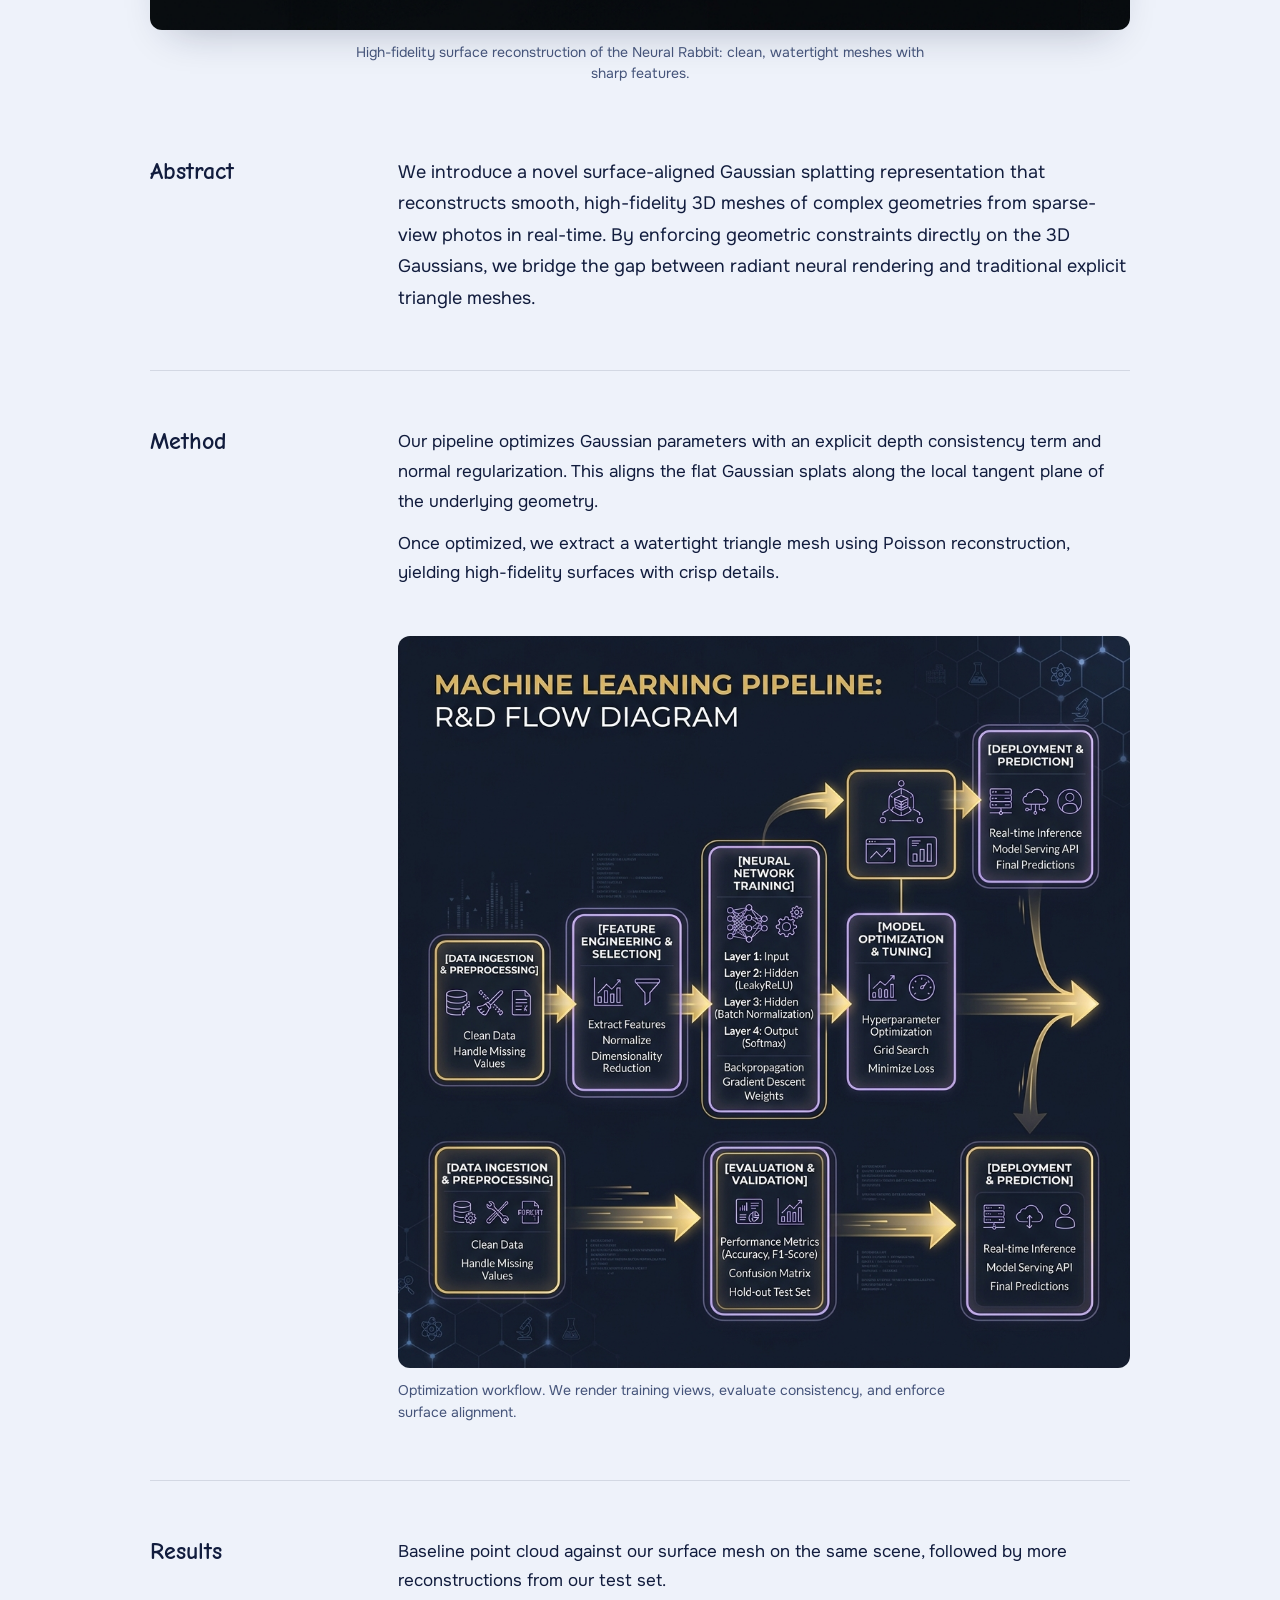
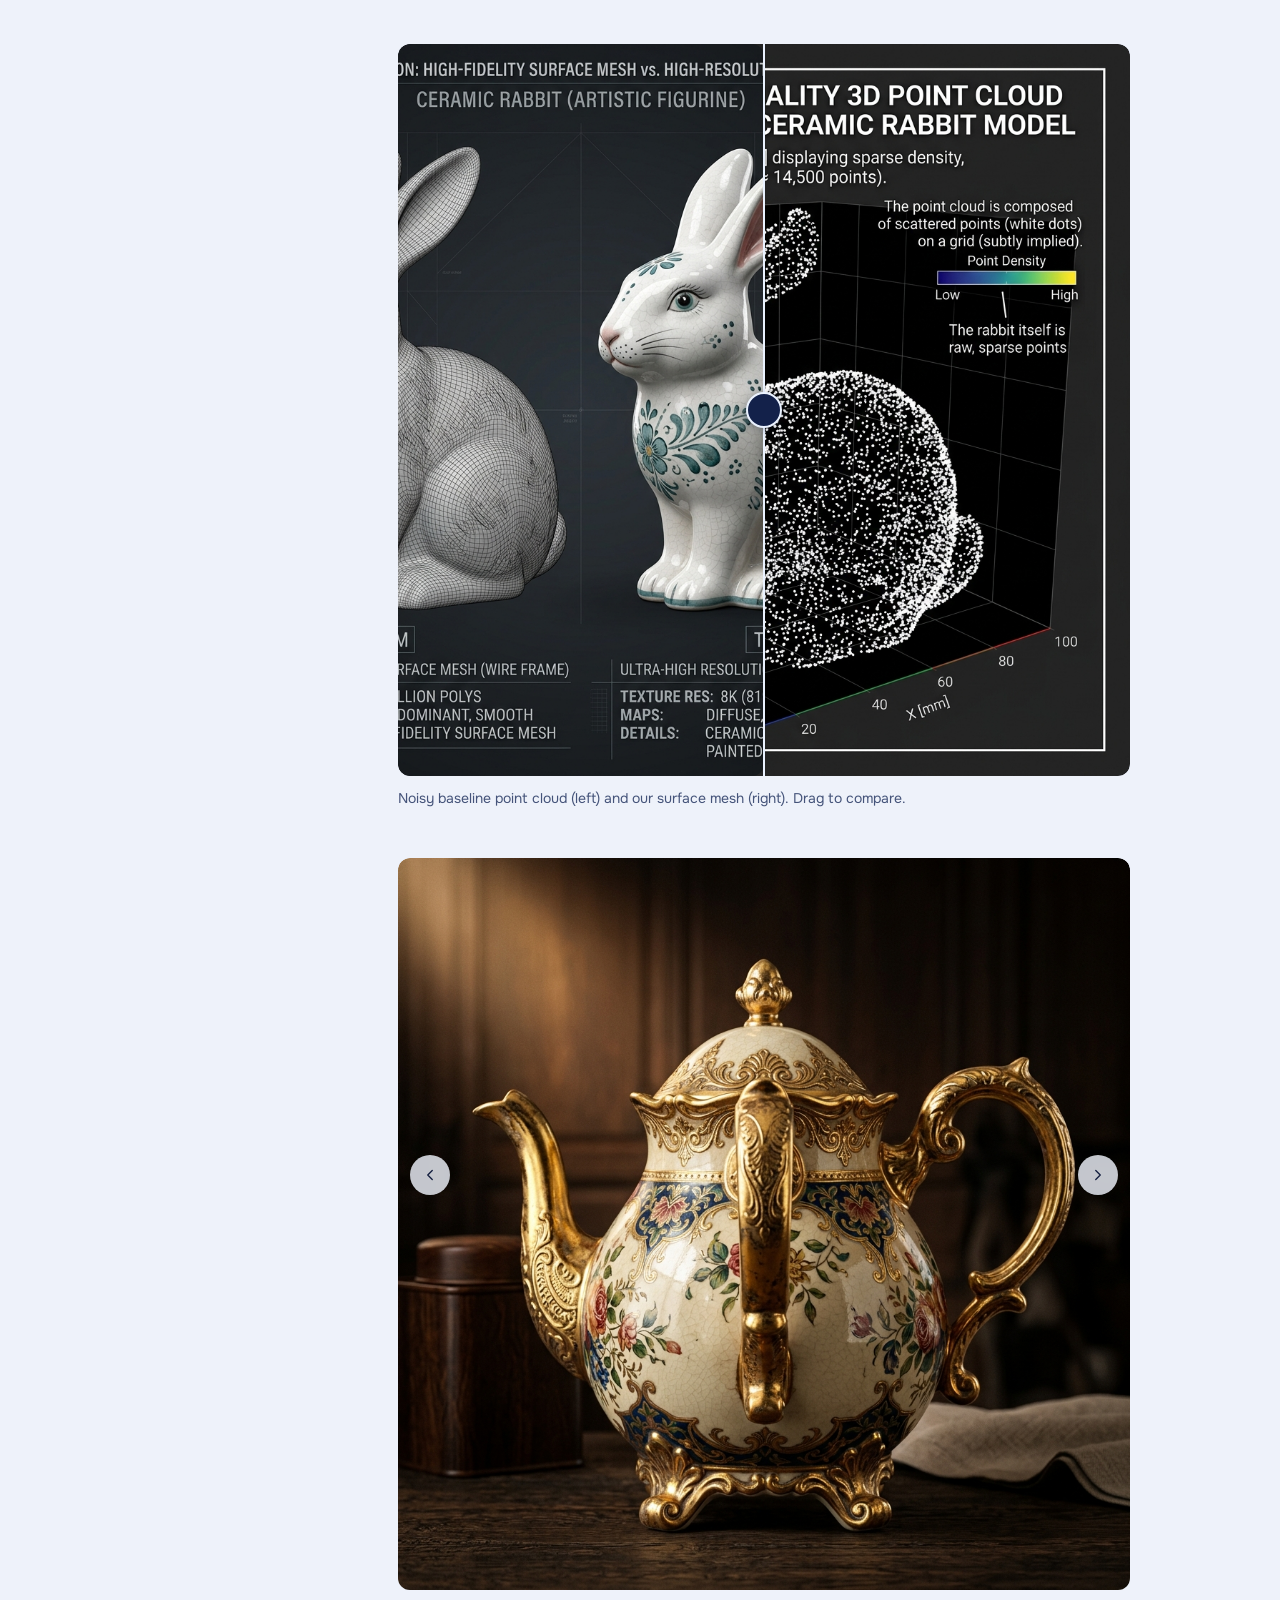
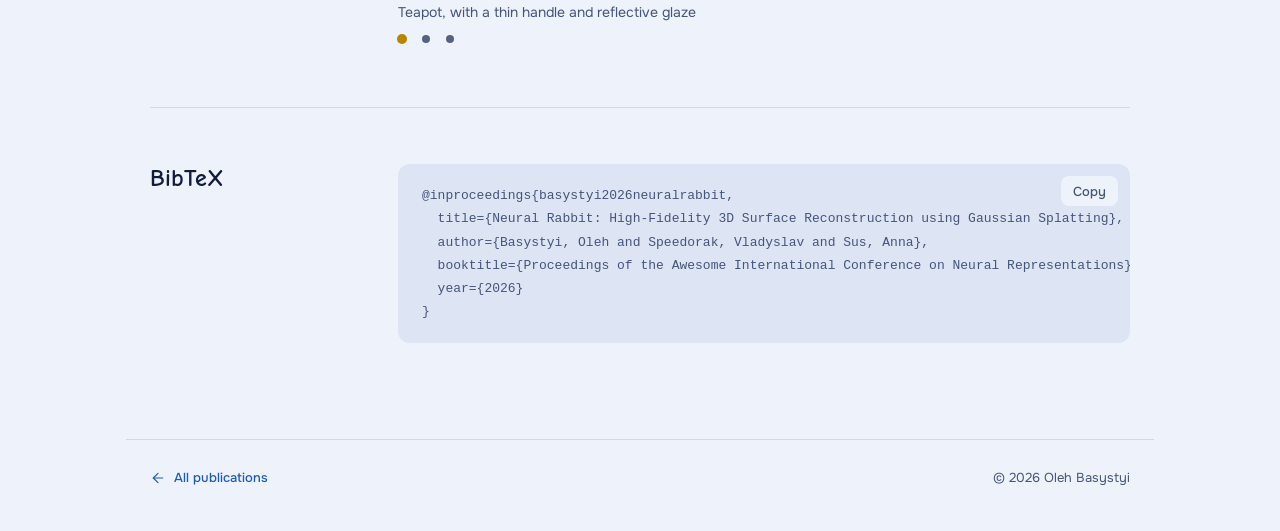
==== commit 8ec0628e: "feat: paper pages redesign" ====
--- a/papers/example-paper/index.html
+++ b/papers/example-paper/index.html
@@ -9,13 +9,13 @@
   <!-- Fonts (Consistent with Oleh Basystyi's personal website) -->
   <link rel="preconnect" href="https://fonts.googleapis.com">
   <link rel="preconnect" href="https://fonts.gstatic.com" crossorigin>
-  <link href="https://fonts.googleapis.com/css2?family=Onest:wght@400;500;600;700&family=JetBrains+Mono:wght@400&display=swap" rel="stylesheet">
+  <link href="https://fonts.googleapis.com/css2?family=Onest:wght@400;500;600;700&family=Comic+Neue:wght@700&family=JetBrains+Mono:wght@400&display=swap" rel="stylesheet">
 
   <!-- Favicon -->
   <link rel="icon" type="image/svg+xml" href="../../assets/favicon.svg">
   
   <!-- Shared Style -->
-  <link href="../../paper-core/paper.css" rel="stylesheet">
+  <link href="../../paper-core/paper.css?v=5" rel="stylesheet">
   <script>
     /* Theme before first paint: saved choice, else the system setting. */
     (function () {
@@ -29,179 +29,142 @@
 </head>
 <body>
 
-  <div class="paper-wrap">
-    
-    <!-- ==================== HEADER ==================== -->
+  <!-- ==================== MASTHEAD ==================== -->
+  <div class="paper-masthead">
+    <nav class="paper-topbar" aria-label="Site">
+      <a class="paper-home" href="../../">
+        <svg viewBox="0 0 24 24" fill="none" stroke="currentColor" stroke-width="1.75" stroke-linecap="round" stroke-linejoin="round" aria-hidden="true"><path d="M19 12H5"/><path d="m12 19-7-7 7-7"/></svg>
+        Oleh Basystyi
+      </a>
+      <button class="theme-toggle" type="button" aria-label="Switch to light theme">
+        <svg class="icon-sun" viewBox="0 0 24 24" fill="none" stroke="currentColor" stroke-width="1.5" stroke-linecap="round" stroke-linejoin="round" aria-hidden="true"><circle cx="12" cy="12" r="4"/><path d="M12 2v2M12 20v2M4.93 4.93l1.41 1.41M17.66 17.66l1.41 1.41M2 12h2M20 12h2M4.93 19.07l1.41-1.41M17.66 6.34l1.41-1.41"/></svg>
+        <svg class="icon-moon" viewBox="0 0 24 24" fill="none" stroke="currentColor" stroke-width="1.5" stroke-linecap="round" stroke-linejoin="round" aria-hidden="true"><path d="M20.5 14.5A8.5 8.5 0 0 1 9.5 3.5a8.5 8.5 0 1 0 11 11Z"/></svg>
+      </button>
+    </nav>
+
     <header class="paper-header">
       <div class="paper-conference">Awesome Conference 2026</div>
       <h1 class="paper-title">Neural Rabbit: High-Fidelity 3D Surface Reconstruction using Gaussian Splatting</h1>
-      
-      <!-- Authors Grid -->
-      <div class="paper-authors">
-        <div class="author-item">
-          <span class="author-name"><a href="https://github.com/n1n1n1q" target="_blank" rel="noopener">Oleh Basystyi</a><sup>1</sup></span>
-          <span class="author-inst">Ukrainian Catholic University</span>
-        </div>
-        <div class="author-item">
-          <span class="author-name"><a href="#" target="_blank" rel="noopener">Vladyslav Speedorak</a><sup>1</sup></span>
-          <span class="author-inst">Ukrainian Catholic University</span>
-        </div>
-        <div class="author-item">
-          <span class="author-name"><a href="#" target="_blank" rel="noopener">Anna Sus</a><sup>2</sup></span>
-          <span class="author-inst">Collaborating Institution</span>
-        </div>
-      </div>
 
-      <!-- Notes / Correspondence -->
-      <div class="paper-notes">
-        <sup>*</sup> Equal contribution &middot; <sup>&dagger;</sup> Corresponding author
-      </div>
+      <!-- Authors: name, link, affiliation number(s). Add * or &dagger; after the number for notes. -->
+      <p class="paper-authors">
+          <span class="author"><a href="https://github.com/n1n1n1q" target="_blank" rel="noopener">Oleh Basystyi</a><sup>1</sup></span>,
+          <span class="author"><a href="#" target="_blank" rel="noopener">Vladyslav Speedorak</a><sup>1</sup></span>,
+          <span class="author"><a href="#" target="_blank" rel="noopener">Anna Sus</a><sup>2</sup></span>
+      </p>
+      <p class="paper-affiliations">
+          <span><sup>1</sup>Ukrainian Catholic University</span>
+          <span><sup>2</sup>Collaborating Institution</span>
+      </p>
+      <p class="paper-notes"><sup>*</sup> Equal contribution &middot; <sup>&dagger;</sup> Corresponding author</p>
 
-      <!-- Links -->
+      <!-- Links: delete any you don't have -->
       <div class="paper-links">
-        <!-- PDF Link -->
-        <a href="#" class="paper-btn" target="_blank" rel="noopener">
-          <svg viewBox="0 0 24 24" fill="none" stroke="currentColor" stroke-width="1.5" stroke-linecap="round" stroke-linejoin="round"><path d="M14 2H6a2 2 0 0 0-2 2v16a2 2 0 0 0 2 2h12a2 2 0 0 0 2-2V8z"></path><polyline points="14 2 14 8 20 8"></polyline><line x1="16" y1="13" x2="8" y2="13"></line><line x1="16" y1="17" x2="8" y2="17"></line><polyline points="10 9 9 9 8 9"></polyline></svg>
-          Paper (PDF)
+        <a class="paper-btn" href="#" target="_blank" rel="noopener">
+          <svg viewBox="0 0 24 24" fill="none" stroke="currentColor" stroke-width="1.75" stroke-linecap="round" stroke-linejoin="round" aria-hidden="true"><path d="M14 2H6a2 2 0 0 0-2 2v16a2 2 0 0 0 2 2h12a2 2 0 0 0 2-2V8z"/><path d="M14 2v6h6"/><path d="M16 13H8M16 17H8M10 9H8"/></svg>
+          Paper
         </a>
-        <!-- arXiv Link -->
-        <a href="#" class="paper-btn" target="_blank" rel="noopener">
-          <svg viewBox="0 0 24 24" fill="none" stroke="currentColor" stroke-width="1.5" stroke-linecap="round" stroke-linejoin="round"><path d="M18 13v6a2 2 0 0 1-2 2H5a2 2 0 0 1-2-2V8a2 2 0 0 1 2-2h6"></path><polyline points="15 3 21 3 21 9"></polyline><line x1="10" y1="14" x2="21" y2="3"></line></svg>
+        <a class="paper-btn" href="#" target="_blank" rel="noopener">
+          <svg viewBox="0 0 24 24" fill="none" stroke="currentColor" stroke-width="1.75" stroke-linecap="round" stroke-linejoin="round" aria-hidden="true"><path d="M18 13v6a2 2 0 0 1-2 2H5a2 2 0 0 1-2-2V8a2 2 0 0 1 2-2h6"/><path d="M15 3h6v6"/><path d="M10 14 21 3"/></svg>
           arXiv
         </a>
-        <!-- Code Link -->
-        <a href="#" class="paper-btn" target="_blank" rel="noopener">
-          <svg viewBox="0 0 24 24" fill="none" stroke="currentColor" stroke-width="1.5" stroke-linecap="round" stroke-linejoin="round"><path d="M9 19c-5 1.5-5-2.5-7-3m14 6v-3.87a3.37 3.37 0 0 0-.94-2.61c3.14-.35 6.44-1.54 6.44-7A5.44 5.44 0 0 0 20 4.77 5.07 5.07 0 0 0 19.91 1S18.73.65 16 2.48a13.38 13.38 0 0 0-7 0C6.27.65 5.09 1 5.09 1A5.07 5.07 0 0 0 5 4.77a5.44 5.44 0 0 0-1.5 3.78c0 5.42 3.3 6.61 6.44 7A3.37 3.37 0 0 0 9 18.13V22"></path></svg>
+        <a class="paper-btn" href="#" target="_blank" rel="noopener">
+          <svg viewBox="0 0 24 24" fill="none" stroke="currentColor" stroke-width="1.75" stroke-linecap="round" stroke-linejoin="round" aria-hidden="true"><path d="M9 19c-5 1.5-5-2.5-7-3m14 6v-3.87a3.37 3.37 0 0 0-.94-2.61c3.14-.35 6.44-1.54 6.44-7A5.44 5.44 0 0 0 20 4.77 5.07 5.07 0 0 0 19.91 1S18.73.65 16 2.48a13.38 13.38 0 0 0-7 0C6.27.65 5.09 1 5.09 1A5.07 5.07 0 0 0 5 4.77a5.44 5.44 0 0 0-1.5 3.78c0 5.42 3.3 6.61 6.44 7A3.37 3.37 0 0 0 9 18.13V22"/></svg>
           Code
         </a>
-        <!-- Video Link -->
-        <a href="#" class="paper-btn" target="_blank" rel="noopener">
-          <svg viewBox="0 0 24 24" fill="none" stroke="currentColor" stroke-width="1.5" stroke-linecap="round" stroke-linejoin="round"><polygon points="23 7 16 12 23 17 23 7"></polygon><rect x="1" y="5" width="15" height="14" rx="2" ry="2"></rect></svg>
+        <a class="paper-btn" href="#" target="_blank" rel="noopener">
+          <svg viewBox="0 0 24 24" fill="none" stroke="currentColor" stroke-width="1.75" stroke-linecap="round" stroke-linejoin="round" aria-hidden="true"><path d="m22 8-6 4 6 4V8Z"/><rect x="2" y="6" width="14" height="12" rx="2"/></svg>
           Video
         </a>
       </div>
     </header>
+  </div>
+
+  <main class="paper-wrap">
+
+    <!-- ==================== TEASER ==================== -->
+    <figure class="paper-figure paper-figure--wide paper-teaser">
+      <img src="assets/teaser.png" alt="Neural Rabbit reconstructed as a smooth surface mesh.">
+      <figcaption class="figure-caption">High-fidelity surface reconstruction of the Neural Rabbit: clean, watertight meshes with sharp features.</figcaption>
+    </figure>
 
     <!-- ==================== ABSTRACT ==================== -->
-    <section class="paper-section paper-section--first">
+    <section class="paper-section">
       <h2>Abstract</h2>
       <div class="paper-abstract">
-      <p>
-        We introduce a novel surface-aligned Gaussian splatting representation that reconstructs smooth, high-fidelity 3D meshes of complex geometries from sparse-view photos in real-time. By enforcing geometric constraints directly on the 3D Gaussians, we bridge the gap between radiant neural rendering and traditional explicit triangle meshes.
-      </p>
+        <p>We introduce a novel surface-aligned Gaussian splatting representation that reconstructs smooth, high-fidelity 3D meshes of complex geometries from sparse-view photos in real-time. By enforcing geometric constraints directly on the 3D Gaussians, we bridge the gap between radiant neural rendering and traditional explicit triangle meshes.</p>
       </div>
     </section>
 
-    <!-- ==================== TEASER FIGURE ==================== -->
+    <!-- ==================== METHOD ==================== -->
+    <!-- Text, then figures. For text beside a figure, wrap both in <div class="columns">. -->
     <section class="paper-section">
-      <div class="paper-figure">
-        <!-- Replace placeholder.png with your actual teaser image file -->
-        <img src="assets/teaser.png" alt="Teaser figure describing the main pipeline or result.">
-        <div class="figure-caption">
-          Figure 1: High-fidelity surface reconstruction of the Neural Rabbit. Our method achieves clean, watertight meshes with sharp features.
-        </div>
-      </div>
+      <h2>Method</h2>
+      <p>Our pipeline optimizes Gaussian parameters with an explicit depth consistency term and normal regularization. This aligns the flat Gaussian splats along the local tangent plane of the underlying geometry.</p>
+      <p>Once optimized, we extract a watertight triangle mesh using Poisson reconstruction, yielding high-fidelity surfaces with crisp details.</p>
+      <figure class="paper-figure">
+        <img src="assets/pipeline.png" alt="Pipeline diagram of the optimization workflow.">
+        <figcaption class="figure-caption">Optimization workflow. We render training views, evaluate consistency, and enforce surface alignment.</figcaption>
+      </figure>
     </section>
 
-    <!-- ==================== INTERACTIVE COMPARISON ==================== -->
+    <!-- ==================== RESULTS ==================== -->
     <section class="paper-section">
-      <h2>Comparison</h2>
-      <p>
-        Baseline point cloud against our surface mesh on the same scene.
-      </p>
-      
-      <!-- Just place two <img> elements inside a div with class "image-compare" -->
-      <div class="image-compare">
-        <!-- Before image (left side) -->
-        <img src="assets/compare_before.png" alt="Before / Baseline">
-        <!-- After image (right side) -->
-        <img src="assets/compare_after.png" alt="After / Ours">
-      </div>
-      <div class="figure-caption">
-        Figure 2: Noisy baseline point cloud (left) and our surface mesh (right). Drag to compare
-      </div>
+      <h2>Results</h2>
+      <p>Baseline point cloud against our surface mesh on the same scene, followed by more reconstructions from our test set.</p>
+
+      <!-- Before / after slider: two <img> inside .image-compare (before first). -->
+      <figure class="paper-figure paper-figure--wide">
+        <div class="image-compare">
+          <img src="assets/compare_before.png" alt="Baseline point cloud">
+          <img src="assets/compare_after.png" alt="Our surface mesh">
+        </div>
+        <figcaption class="figure-caption">Noisy baseline point cloud (left) and our surface mesh (right). Drag to compare.</figcaption>
+      </figure>
+
+      <!-- Carousel: one .carousel-slide per image or video. -->
+      <figure class="paper-figure paper-figure--wide">
+        <div class="paper-carousel">
+            <div class="carousel-slide">
+              <img src="assets/carousel_1.png" alt="Reconstructed teapot">
+              <div class="carousel-slide-caption">Teapot, with a thin handle and reflective glaze</div>
+            </div>
+            <div class="carousel-slide">
+              <img src="assets/carousel_2.png" alt="Reconstructed Roman column">
+              <div class="carousel-slide-caption">Roman column, with fine marble carvings</div>
+            </div>
+            <div class="carousel-slide">
+              <img src="assets/carousel_3.png" alt="Reconstructed robotic hand">
+              <div class="carousel-slide-caption">Robotic hand, with metallic joints</div>
+            </div>
+        </div>
+      </figure>
     </section>
 
-    <!-- ==================== METHOD / RESULTS (COLUMNS) ==================== -->
-    <section class="paper-section">
-      <h2>Method</h2>
-      <div class="columns">
-        <div>
-          <h3>Surface Alignment Constraints</h3>
-          <p>
-            Our pipeline optimizes Gaussian parameters by adding an explicit depth consistency term and normal regularization. This aligns the flat Gaussian splats along the local tangent plane of the underlying geometry.
-          </p>
-          <p>
-            Once optimized, we extract a watertight triangle mesh using Poisson Reconstruction, yielding high-fidelity surfaces with crisp details.
-          </p>
-        </div>
-        <div>
-          <!-- Right column containing secondary picture or block -->
-          <div class="paper-figure paper-figure--flush">
-            <img src="assets/pipeline.png" alt="Detailed pipeline diagram.">
-            <div class="figure-caption">
-              Figure 3: Optimization workflow. We render training views, evaluate consistency, and enforce surface alignment.
-            </div>
-          </div>
-        </div>
-      </div>
-    </section>
-
-    <!-- ==================== CAROUSEL ==================== -->
-    <section class="paper-section">
-      <h2>Results</h2>
-      <p>
-        More reconstructions from our test set.
-      </p>
-
-      <!-- Carousel container -->
-      <div class="paper-carousel">
-        <!-- Slide 1 -->
-        <div class="carousel-slide">
-          <img src="assets/carousel_1.png" alt="Reconstructed teapot">
-          <div class="carousel-slide-caption">Teapot, with a thin handle and reflective glaze</div>
-        </div>
-        <!-- Slide 2 -->
-        <div class="carousel-slide">
-          <img src="assets/carousel_2.png" alt="Reconstructed Roman column">
-          <div class="carousel-slide-caption">Roman column, with fine marble carvings</div>
-        </div>
-        <!-- Slide 3 -->
-        <div class="carousel-slide">
-          <img src="assets/carousel_3.png" alt="Reconstructed robotic hand">
-          <div class="carousel-slide-caption">Robotic hand, with metallic joints</div>
-        </div>
-      </div>
-    </section>
-
-    <!-- ==================== BIBTEX CITATION ==================== -->
-    <section class="paper-citation">
-      <h3>
-        BibTeX
+    <!-- ==================== BIBTEX ==================== -->
+    <section class="paper-section paper-citation">
+      <h2>BibTeX</h2>
+      <div class="citation">
         <button class="copy-citation-btn" type="button">Copy</button>
-      </h3>
-      <pre><code>@inproceedings{basystyi2026neuralrabbit,
+        <pre><code>@inproceedings{basystyi2026neuralrabbit,
   title={Neural Rabbit: High-Fidelity 3D Surface Reconstruction using Gaussian Splatting},
   author={Basystyi, Oleh and Speedorak, Vladyslav and Sus, Anna},
   booktitle={Proceedings of the Awesome International Conference on Neural Representations},
   year={2026}
 }</code></pre>
+      </div>
     </section>
 
-    <!-- ==================== FOOTER ==================== -->
-    <footer class="paper-footer">
-      <a href="../../#publications" class="back-to-site">
-        <svg viewBox="0 0 24 24" fill="none" stroke="currentColor" stroke-width="1.5" stroke-linecap="round" stroke-linejoin="round"><line x1="19" y1="12" x2="5" y2="12"></line><polyline points="12 19 5 12 12 5"></polyline></svg>
-        Back to publications
-      </a>
-      <div>
-        &copy; 2026 Oleh Basystyi
-      </div>
-    </footer>
+  </main>
 
-  </div>
+  <footer class="paper-footer">
+    <a href="../../#publications" class="back-to-site">
+      <svg viewBox="0 0 24 24" fill="none" stroke="currentColor" stroke-width="1.75" stroke-linecap="round" stroke-linejoin="round" aria-hidden="true"><path d="M19 12H5"/><path d="m12 19-7-7 7-7"/></svg>
+      All publications
+    </a>
+    <span>&copy; 2026 Oleh Basystyi</span>
+  </footer>
 
-  <!-- Shared JavaScript Logic -->
-  <script src="../../paper-core/paper.js"></script>
+  <script src="../../paper-core/paper.js?v=4"></script>
 </body>
 </html>
--- a/paper-core/paper.css
+++ b/paper-core/paper.css
@@ -1,28 +1,37 @@
 /* =========================================================
-   paper.css — Shared styles for academic paper project pages
+   paper.css — paper project pages
+   A project page (authors with numbered affiliations, pill links,
+   teaser first) laid out like the personal site: graph-paper
+   masthead, Comic title and section names, a 200px label column.
    ========================================================= */
 
 :root {
-  /* Same palette as the personal site */
+  color-scheme: dark;
   --bg: #0a1228;
   --surface: #13214a;
   --surface-2: #1a2b5c;
   --border: rgba(234, 242, 255, 0.10);
-  --border-strong: rgba(234, 242, 255, 0.20);
+  --border-strong: rgba(234, 242, 255, 0.22);
   --text: #eaf2ff;
   --text-dim: #a3b5d6;
   --text-muted: #8799bb;
-  --accent: #9cc9ff;          /* links */
+  --accent: #9cc9ff;          /* links: Sky Ink */
   --accent-rgb: 156, 201, 255;
-  --accent-2: #ffd23f;        /* the star: venue, active states */
-  --radius-lg: 16px;
+  --accent-2: #ffd23f;        /* the star: venue, active dot */
+  --grid-ink: rgba(156, 201, 255, 0.10);
+  --overlay: rgba(10, 18, 40, 0.72);
+  --shadow-knob: rgba(0, 0, 0, 0.4);
+
+  --font-body: 'Onest', system-ui, -apple-system, sans-serif;
+  --font-display: 'Comic Sans MS', 'Comic Neue', cursive;
+  --font-mono: 'JetBrains Mono', ui-monospace, SFMono-Regular, Menlo, monospace;
   --radius-md: 12px;
   --radius-sm: 8px;
-  --ease: cubic-bezier(.2, .8, .2, 1);
-  --max-width: 880px;
-  --hover-border: var(--hover-border);
-  --overlay: rgba(10, 18, 40, 0.8);
-  --shadow-knob: rgba(0, 0, 0, 0.4);
+  --ease: cubic-bezier(0.23, 1, 0.32, 1);
+  --max-width: 980px;
+  --page: 980px;       /* same container as the home page */
+  --label: 200px;      /* section-name column, as on the home page */
+  --gutter: 48px;
 }
 
 /* Light theme, matching the personal site (see assets/style.css). */
@@ -32,221 +41,219 @@
   --surface: #dde5f4;
   --surface-2: #cfdaee;
   --border: rgba(17, 28, 61, 0.12);
-  --border-strong: rgba(17, 28, 61, 0.24);
+  --border-strong: rgba(17, 28, 61, 0.26);
   --text: #111c3d;
   --text-dim: #45547a;
   --text-muted: #56637f;
   --accent: #1d5bb8;
   --accent-rgb: 29, 91, 184;
   --accent-2: #b98500;
-  --hover-border: rgba(17, 28, 61, 0.34);
-  --overlay: rgba(238, 242, 250, 0.85);
+  --grid-ink: rgba(47, 99, 184, 0.10);
+  --overlay: rgba(238, 242, 250, 0.82);
   --shadow-knob: rgba(17, 28, 61, 0.25);
 }
 
 * { box-sizing: border-box; }
 
-html { scroll-behavior: smooth; }
+html { scroll-behavior: smooth; overflow-x: clip; }
 
 body {
   margin: 0;
-  padding: 0;
   background: var(--bg);
   color: var(--text);
-  font-family: 'Onest', system-ui, -apple-system, sans-serif;
+  font-family: var(--font-body);
   font-weight: 400;
   line-height: 1.6;
   -webkit-font-smoothing: antialiased;
-}
-
-::selection { background: rgba(var(--accent-rgb), 0.28); color: var(--text); }
-
-a {
-  color: var(--accent);
-  text-decoration: none;
-  transition: color 160ms var(--ease);
-}
-a:hover { color: var(--text); }
+  overflow-x: clip;
+}
+
+::selection { background: var(--accent-2); color: #0a1228; }
+
+a { color: var(--accent); text-decoration: none; transition: color 160ms ease; }
 a:focus-visible, button:focus-visible {
   outline: 2px solid var(--accent);
   outline-offset: 2px;
-}
-
-.paper-wrap {
-  max-width: var(--max-width);
+  border-radius: 4px;
+}
+
+h1, h2, h3, h4 { margin: 0; color: var(--text); font-weight: 500; }
+p { margin: 0 0 16px; }
+p:last-child { margin-bottom: 0; }
+b, strong { font-weight: 500; }
+img, video { max-width: 100%; height: auto; display: block; }
+
+/* ---------- Masthead: graph paper, centered like a project page ---------- */
+.paper-masthead {
+  background-color: var(--surface);
+  background-image:
+    linear-gradient(var(--grid-ink) 1px, transparent 1px),
+    linear-gradient(90deg, var(--grid-ink) 1px, transparent 1px);
+  background-size: 51px 51px;
+  background-position: center top;
+}
+.paper-masthead:has(+ .paper-wrap > .paper-teaser:first-child) { padding-bottom: 96px; }
+
+.paper-topbar {
+  max-width: calc(var(--page) + 48px);
   margin: 0 auto;
-  padding: 64px 24px 48px;
-}
-
-/* ---------- Type ---------- */
-h1, h2, h3, h4 {
-  font-family: 'Onest', system-ui, sans-serif;
-  font-weight: 500;
+  padding: 20px 24px 0;
+  display: flex;
+  align-items: center;
+  justify-content: space-between;
+  gap: 16px;
+}
+.paper-home {
+  display: inline-flex;
+  align-items: center;
+  gap: 8px;
+  font-family: var(--font-display);
+  font-weight: 700;
+  font-size: 18px;
   color: var(--text);
-  margin: 0;
-}
-
-h1 {
-  font-size: 36px;
-  line-height: 1.2;
-  letter-spacing: -0.01em;
-}
-
-h2 {
-  font-family: 'Onest', system-ui, sans-serif;
-  font-weight: 700;
-  font-size: 22px;
-  line-height: 1.3;
-  margin-bottom: 16px;
-}
-
-h3 {
-  font-size: 17px;
-  line-height: 1.4;
-  margin-bottom: 8px;
-}
-
-p {
-  margin: 0 0 16px;
-  font-size: 16px;
-  color: var(--text);
-}
-
-b, strong { font-weight: 500; }
-
-/* ---------- Header ---------- */
+}
+.paper-home svg { width: 18px; height: 18px; color: var(--text-dim); transition: transform 200ms var(--ease); }
+
+.theme-toggle {
+  width: 32px;
+  height: 32px;
+  padding: 0;
+  display: inline-flex;
+  align-items: center;
+  justify-content: center;
+  border: 1px solid var(--border-strong);
+  border-radius: 50%;
+  background: transparent;
+  color: var(--text-dim);
+  cursor: pointer;
+  transition: color 160ms ease, border-color 160ms ease;
+}
+.theme-toggle svg { width: 16px; height: 16px; }
+.theme-toggle .icon-moon { display: none; }
+:root[data-theme="light"] .theme-toggle .icon-sun { display: none; }
+:root[data-theme="light"] .theme-toggle .icon-moon { display: block; }
+html:not(.js) .theme-toggle { visibility: hidden; }
+
 .paper-header {
-  display: flex;
-  flex-direction: column;
-  align-items: flex-start;
-  gap: 16px;
-  margin-bottom: 56px;
-}
-
+  max-width: calc(var(--page) + 48px);
+  margin: 0 auto;
+  padding: 64px 24px 72px;
+  text-align: center;   /* the paper is the centrepiece; sections below stay left */
+}
 .paper-conference {
   font-size: 14px;
   font-weight: 500;
   color: var(--accent-2);
-}
-
-.paper-title { max-width: 24ch; }
-
+  margin-bottom: 16px;
+}
+.paper-title {
+  max-width: 22ch;
+  margin: 0 auto;
+  font-family: var(--font-display);
+  font-weight: 700;
+  font-size: clamp(2.25rem, 5.2vw, 3.75rem);
+  line-height: 1.08;
+  text-wrap: balance;
+}
 .paper-authors {
+  margin: 32px auto 0;
+  max-width: 60ch;
+  font-size: 18px;
+  line-height: 1.7;
+}
+.author { white-space: nowrap; }
+.author a { color: var(--text); border-bottom: 1px solid var(--border-strong); }
+.author sup, .paper-affiliations sup, .paper-notes sup {
+  font-size: 0.68em;
+  margin-left: 2px;
+  color: var(--text-dim);
+}
+.paper-affiliations {
+  margin: 8px 0 0;
   display: flex;
   flex-wrap: wrap;
-  gap: 8px 32px;
-  margin-top: 8px;
-  font-size: 16px;
-}
-
-.author-item {
-  display: flex;
-  flex-direction: column;
-}
-
-.author-name { font-weight: 500; }
-.author-name sup { color: var(--text-dim); font-weight: 400; margin-left: 2px; }
-
-.author-name a {
-  color: var(--text);
-  border-bottom: 1px dashed rgba(var(--accent-rgb), 0.6);
-  transition: color 160ms var(--ease), border-color 160ms var(--ease);
-}
-.author-name a:hover {
-  color: var(--accent);
-  border-bottom-color: var(--accent);
-}
-
-.author-inst {
-  font-size: 13px;
-  color: var(--text-dim);
-}
-
-.paper-notes {
-  font-size: 13px;
-  color: var(--text-muted);
-}
-
-/* ---------- Link buttons ---------- */
+  justify-content: center;
+  gap: 4px 24px;
+  font-size: 15px;
+  color: var(--text-dim);
+}
+.paper-affiliations sup { margin: 0 3px 0 0; }
+.paper-notes { margin: 8px 0 0; font-size: 13px; color: var(--text-muted); }
+
+/* Links: solid pills, the project-page convention, in inverted ink. */
 .paper-links {
   display: flex;
   flex-wrap: wrap;
-  gap: 8px;
-  margin-top: 8px;
-}
-
+  justify-content: center;
+  gap: 10px;
+  margin-top: 32px;
+}
 .paper-btn {
   display: inline-flex;
   align-items: center;
   gap: 8px;
-  height: 36px;
-  padding: 0 14px;
-  background: var(--surface);
-  border: 1px solid var(--border-strong);
-  border-radius: var(--radius-sm);
-  color: var(--text);
+  height: 40px;
+  padding: 0 18px 0 14px;
+  border-radius: 999px;
+  background: var(--text);
+  color: var(--bg);
   font-weight: 500;
+  font-size: 15px;
+  transition: background-color 160ms ease, color 160ms ease, transform 160ms var(--ease);
+}
+.paper-btn svg { width: 18px; height: 18px; flex: none; }
+.paper-btn:active { transform: scale(0.97); }
+
+/* ---------- Body: the home page's label-column grid ---------- */
+.paper-wrap {
+  max-width: calc(var(--page) + 48px);
+  margin: 0 auto;
+  padding: 0 24px;
+}
+
+.paper-figure.paper-teaser { margin-top: -64px; }
+.paper-teaser img { box-shadow: 0 18px 40px -18px rgb(3 10 28 / 55%); }
+.paper-teaser .figure-caption { margin-left: auto; margin-right: auto; text-align: center; }
+:root[data-theme="light"] .paper-teaser img { box-shadow: 0 18px 40px -20px rgb(17 28 61 / 30%); }
+
+.paper-section {
+  display: grid;
+  grid-template-columns: var(--label) minmax(0, 1fr);
+  column-gap: var(--gutter);
+  align-items: start;
+  margin-top: 56px;
+  padding-top: 56px;
+  border-top: 1px solid var(--border);
+}
+.paper-teaser + .paper-section { border-top: 0; padding-top: 16px; }
+.paper-section > * { grid-column: 2; }
+.paper-section > h2 {
+  grid-column: 1;
+  grid-row: 1 / span 20;
+  position: sticky;
+  top: 32px;
+  font-family: var(--font-display);
+  font-weight: 700;
+  font-size: 24px;
+  line-height: 1.2;
+}
+.paper-section p { font-size: 17px; line-height: 1.75; max-width: 68ch; }
+.paper-section > p + p { margin-top: -4px; }
+.paper-abstract p { font-size: 18px; line-height: 1.75; }
+h3 { font-size: 18px; line-height: 1.4; margin: 32px 0 8px; }
+
+/* ---------- Figures ---------- */
+.paper-figure { margin: 32px 0 0; }
+.paper-section > .paper-figure:first-of-type:nth-child(2) { margin-top: 0; }
+.paper-figure + .paper-figure { margin-top: 48px; }
+.paper-figure img, .paper-figure video { width: 100%; border-radius: var(--radius-md); }
+.figure-caption {
+  max-width: 68ch;
+  margin-top: 12px;
   font-size: 14px;
-  transition: background-color 160ms var(--ease), border-color 160ms var(--ease), transform 120ms var(--ease);
-}
-.paper-btn:hover {
-  background: var(--surface-2);
-  border-color: var(--hover-border);
-  color: var(--text);
-}
-.paper-btn:active { transform: scale(0.98); }
-
-.paper-btn svg {
-  width: 16px;
-  height: 16px;
-  color: var(--text-dim);
-}
-
-/* ---------- Sections ---------- */
-.paper-section { margin-top: 64px; }
-.paper-section--first { margin-top: 0; }
-
-.paper-abstract {
-  background: var(--surface);
-  border: 1px solid var(--border);
-  border-radius: var(--radius-lg);
-  padding: 28px 32px;
-}
-.paper-abstract p {
-  font-size: 17px;
-  line-height: 1.7;
-  margin-bottom: 0;
-}
-
-/* ---------- Media ---------- */
-img, video {
-  max-width: 100%;
-  height: auto;
-  display: block;
-}
-
-.paper-figure {
-  margin: 24px 0 0;
-  display: flex;
-  flex-direction: column;
-  align-items: center;
-}
-.paper-figure--flush { margin: 0; }
-
-.paper-figure img, .paper-figure video {
-  border-radius: var(--radius-md);
-  border: 1px solid var(--border);
-}
-
-.figure-caption {
-  font-size: 14px;
-  color: var(--text-dim);
-  text-align: center;
-  margin-top: 12px;
-  max-width: 64ch;
-  margin-left: auto;
-  margin-right: auto;
-  line-height: 1.5;
+  line-height: 1.55;
+  color: var(--text-dim);
+  text-wrap: pretty;
 }
 
 .columns {
@@ -255,14 +262,8 @@
   gap: 32px;
   align-items: start;
 }
-
-@media (max-width: 768px) {
-  .paper-wrap { padding: 40px 16px 32px; }
-  h1 { font-size: 28px; }
-  .paper-section { margin-top: 48px; }
-  .paper-abstract { padding: 20px; }
-  .columns { grid-template-columns: 1fr; gap: 24px; }
-}
+.columns p { font-size: 16px; }
+.columns .paper-figure { margin-top: 0; }
 
 /* ---------- Image comparison slider ---------- */
 .image-compare {
@@ -270,20 +271,12 @@
   overflow: hidden;
   width: 100%;
   border-radius: var(--radius-md);
-  border: 1px solid var(--border);
   user-select: none;
-  background: var(--bg);
+  background: var(--surface);
   cursor: ew-resize;
   touch-action: pan-y;
 }
-
-.compare-before {
-  display: block;
-  width: 100%;
-  height: auto;
-  pointer-events: none;
-}
-
+.compare-before { display: block; width: 100%; height: auto; pointer-events: none; }
 .compare-overlay {
   position: absolute;
   top: 0;
@@ -292,7 +285,6 @@
   height: 100%;
   overflow: hidden;
 }
-
 .compare-after {
   display: block;
   position: absolute;
@@ -303,14 +295,13 @@
   object-fit: cover;
   pointer-events: none;
 }
-
 .compare-handle {
   position: absolute;
   top: 0;
   left: 50%;
   width: 2px;
   height: 100%;
-  background: var(--text);
+  background: #eaf2ff;
   cursor: ew-resize;
   transform: translateX(-50%);
   display: flex;
@@ -318,103 +309,61 @@
   justify-content: center;
   z-index: 10;
 }
-.compare-handle:focus-visible { outline: none; }
-.compare-handle:focus-visible::after { outline: 2px solid var(--accent); outline-offset: 2px; }
-
 .compare-handle::after {
-  content: '';
+  content: "";
   position: absolute;
   width: 32px;
   height: 32px;
   border-radius: 50%;
-  background: var(--surface);
-  border: 2px solid var(--text);
+  background: #13214a;
+  border: 2px solid #eaf2ff;
   box-shadow: 0 2px 8px var(--shadow-knob);
 }
+.compare-handle:focus-visible { outline: none; }
+.compare-handle:focus-visible::after { outline: 2px solid var(--accent); outline-offset: 2px; }
 
 /* ---------- Carousel ---------- */
-.paper-carousel {
-  position: relative;
-  width: 100%;
-  margin-top: 24px;
-  overflow: hidden;
-  border-radius: var(--radius-md);
-  border: 1px solid var(--border);
-  background: var(--surface);
-}
-
-.carousel-viewport {
-  width: 100%;
-  overflow: hidden;
-}
-
-.carousel-track {
-  display: flex;
-  transition: transform 400ms var(--ease);
-  width: 100%;
-}
-
-.carousel-slide {
-  flex: 0 0 100%;
-  width: 100%;
-  display: flex;
-  flex-direction: column;
-}
-
-.carousel-slide img, .carousel-slide video {
-  width: 100%;
-  object-fit: cover;
-}
-
+.paper-carousel { position: relative; width: 100%; }
+.carousel-viewport { width: 100%; overflow: hidden; border-radius: var(--radius-md); }
+.carousel-track { display: flex; width: 100%; transition: transform 480ms var(--ease); }
+.carousel-slide { flex: 0 0 100%; width: 100%; display: flex; flex-direction: column; }
+.carousel-slide img, .carousel-slide video { width: 100%; object-fit: cover; border-radius: var(--radius-md); }
 .carousel-slide-caption {
-  padding: 16px 24px 8px;
+  padding-top: 12px;
   font-size: 14px;
-  color: var(--text-dim);
-  text-align: center;
-}
-
+  line-height: 1.55;
+  color: var(--text-dim);
+}
 .carousel-btn {
   position: absolute;
   top: 40%;
   transform: translateY(-50%);
-  background: var(--overlay);
-  border: 1px solid var(--border-strong);
-  color: var(--text);
+  z-index: 5;
   width: 40px;
   height: 40px;
+  padding: 0;
+  display: flex;
+  align-items: center;
+  justify-content: center;
+  border: 0;
   border-radius: 50%;
-  font-size: 16px;
+  background: var(--overlay);
+  -webkit-backdrop-filter: blur(6px);
+  backdrop-filter: blur(6px);
+  color: var(--text);
   cursor: pointer;
-  display: flex;
-  align-items: center;
-  justify-content: center;
-  z-index: 5;
-  transition: background-color 160ms var(--ease), border-color 160ms var(--ease);
-}
-.carousel-btn:hover {
-  background: var(--surface-2);
-  border-color: var(--hover-border);
-}
-
-.carousel-prev { left: 16px; }
-.carousel-next { right: 16px; }
-
-.carousel-dots {
-  display: flex;
-  justify-content: center;
-  gap: 8px;
-  padding: 8px 0 16px;
-}
-
-.carousel-dots { gap: 0; padding: 0 0 8px; }
-
-/* 24px hit area around an 8px dot */
+  transition: background-color 160ms ease, transform 160ms var(--ease);
+}
+.carousel-btn svg { width: 18px; height: 18px; }
+.carousel-btn:active { transform: translateY(-50%) scale(0.94); }
+.carousel-prev { left: 12px; }
+.carousel-next { right: 12px; }
+.carousel-dots { display: flex; gap: 0; margin-top: 4px; margin-left: -8px; }
 .carousel-dot {
   width: 24px;
   height: 24px;
   padding: 0;
   border: 0;
-  border-radius: 50%;
   background: transparent;
   cursor: pointer;
   display: inline-flex;
@@ -422,15 +371,14 @@
   justify-content: center;
 }
 .carousel-dot::before {
-  content: '';
+  content: "";
   width: 8px;
   height: 8px;
   border-radius: 50%;
   background: var(--text-muted);
-  transition: background-color 160ms var(--ease);
-}
-.carousel-dot:hover::before { background: var(--text-dim); }
-.carousel-dot.active::before { background: var(--accent-2); }
+  transition: background-color 160ms ease, transform 200ms var(--ease);
+}
+.carousel-dot.active::before { background: var(--accent-2); transform: scale(1.25); }
 
 /* ---------- Video embed ---------- */
 .video-responsive {
@@ -440,87 +388,88 @@
   overflow: hidden;
   width: 100%;
   border-radius: var(--radius-md);
-  border: 1px solid var(--border);
-  margin-top: 24px;
-}
-.video-responsive iframe {
-  position: absolute;
-  inset: 0;
-  width: 100%;
-  height: 100%;
-  border: 0;
-}
+}
+.video-responsive iframe { position: absolute; inset: 0; width: 100%; height: 100%; border: 0; }
 
 /* ---------- BibTeX ---------- */
-.paper-citation {
-  margin-top: 64px;
-  background: var(--surface);
-  border: 1px solid var(--border);
-  border-radius: var(--radius-md);
-  padding: 20px 24px 24px;
-}
-
-.paper-citation h3 {
-  margin: 0 0 12px;
-  font-size: 15px;
-  display: flex;
-  justify-content: space-between;
-  align-items: center;
-}
-
-.copy-citation-btn {
-  font-family: 'Onest', system-ui, sans-serif;
-  font-size: 13px;
-  font-weight: 500;
-  height: 28px;
-  padding: 0 12px;
-  background: transparent;
-  border: 1px solid var(--border-strong);
-  border-radius: 6px;
-  color: var(--text-dim);
-  cursor: pointer;
-  transition: color 160ms var(--ease), border-color 160ms var(--ease), background-color 160ms var(--ease);
-}
-.copy-citation-btn:hover {
-  color: var(--text);
-  background: var(--surface-2);
-  border-color: var(--hover-border);
-}
-.copy-citation-btn.is-copied { color: var(--accent-2); }
-
+.citation { position: relative; }
 .paper-citation pre {
   margin: 0;
+  padding: 20px 24px;
   overflow-x: auto;
-  font-family: 'JetBrains Mono', ui-monospace, SFMono-Regular, Menlo, monospace;
+  background: var(--surface);
+  border-radius: var(--radius-md);
+  font-family: var(--font-mono);
   font-size: 13px;
-  color: var(--text-dim);
-  line-height: 1.6;
-}
+  line-height: 1.7;
+  color: var(--text-dim);
+}
+.copy-citation-btn {
+  position: absolute;
+  top: 12px;
+  right: 12px;
+  height: 30px;
+  padding: 0 12px;
+  border: 0;
+  border-radius: var(--radius-sm);
+  background: var(--bg);
+  color: var(--text-dim);
+  font: 500 13px/1 var(--font-body);
+  cursor: pointer;
+  transition: color 160ms ease;
+}
+.copy-citation-btn.is-copied { color: var(--accent-2); }
 
 /* ---------- Footer ---------- */
 .paper-footer {
-  margin-top: 64px;
-  padding-top: 32px;
-  border-top: 1px solid var(--border);
+  max-width: calc(var(--page) + 48px);
+  margin: 96px auto 0;
+  padding: 28px 24px 48px;
   display: flex;
   flex-wrap: wrap;
   justify-content: space-between;
   gap: 12px 24px;
+  border-top: 1px solid var(--border);
   font-size: 13px;
   color: var(--text-dim);
 }
-
-.back-to-site {
-  display: inline-flex;
-  align-items: center;
-  gap: 8px;
-  font-weight: 500;
-}
+.back-to-site { display: inline-flex; align-items: center; gap: 8px; font-weight: 500; }
 .back-to-site svg { width: 16px; height: 16px; }
+
+/* ---------- Hover (real pointers only) ---------- */
+@media (hover: hover) and (pointer: fine) {
+  a:hover { color: var(--text); }
+  .paper-home:hover svg { transform: translateX(-3px); color: var(--text); }
+  .paper-btn:hover { background: var(--accent); color: var(--bg); }
+  .author a:hover { color: var(--accent); border-bottom-color: var(--accent); }
+  .theme-toggle:hover { color: var(--text); border-color: var(--accent); }
+  .carousel-btn:hover { background: var(--surface-2); }
+  .carousel-dot:hover::before { background: var(--text-dim); }
+  .copy-citation-btn:hover { color: var(--text); }
+}
+
+/* ---------- Narrow screens ---------- */
+@media (max-width: 760px) {
+  .paper-topbar { padding: 16px 16px 0; }
+  .paper-header { padding: 40px 16px 48px; }
+  .paper-masthead:has(+ .paper-wrap > .paper-teaser:first-child) { padding-bottom: 56px; }
+  .paper-figure.paper-teaser { margin-top: -40px; }
+  .paper-wrap { padding: 0 16px; }
+  .paper-authors { font-size: 16px; }
+  .paper-affiliations { font-size: 14px; }
+  .paper-section { grid-template-columns: minmax(0, 1fr); margin-top: 40px; padding-top: 40px; }
+  .paper-section > * { grid-column: 1; }
+  .paper-section > h2 { grid-row: auto; position: static; margin-bottom: 16px; }
+  .paper-section p, .paper-abstract p { font-size: 16px; }
+  .columns { grid-template-columns: 1fr; gap: 24px; }
+  .carousel-btn { width: 36px; height: 36px; }
+  .paper-footer { padding: 24px 16px 40px; }
+}
 
 @media (prefers-reduced-motion: reduce) {
   *, *::before, *::after {
     transition-duration: 0.001ms !important;
+    animation-duration: 0.001ms !important;
     scroll-behavior: auto !important;
   }
 }
